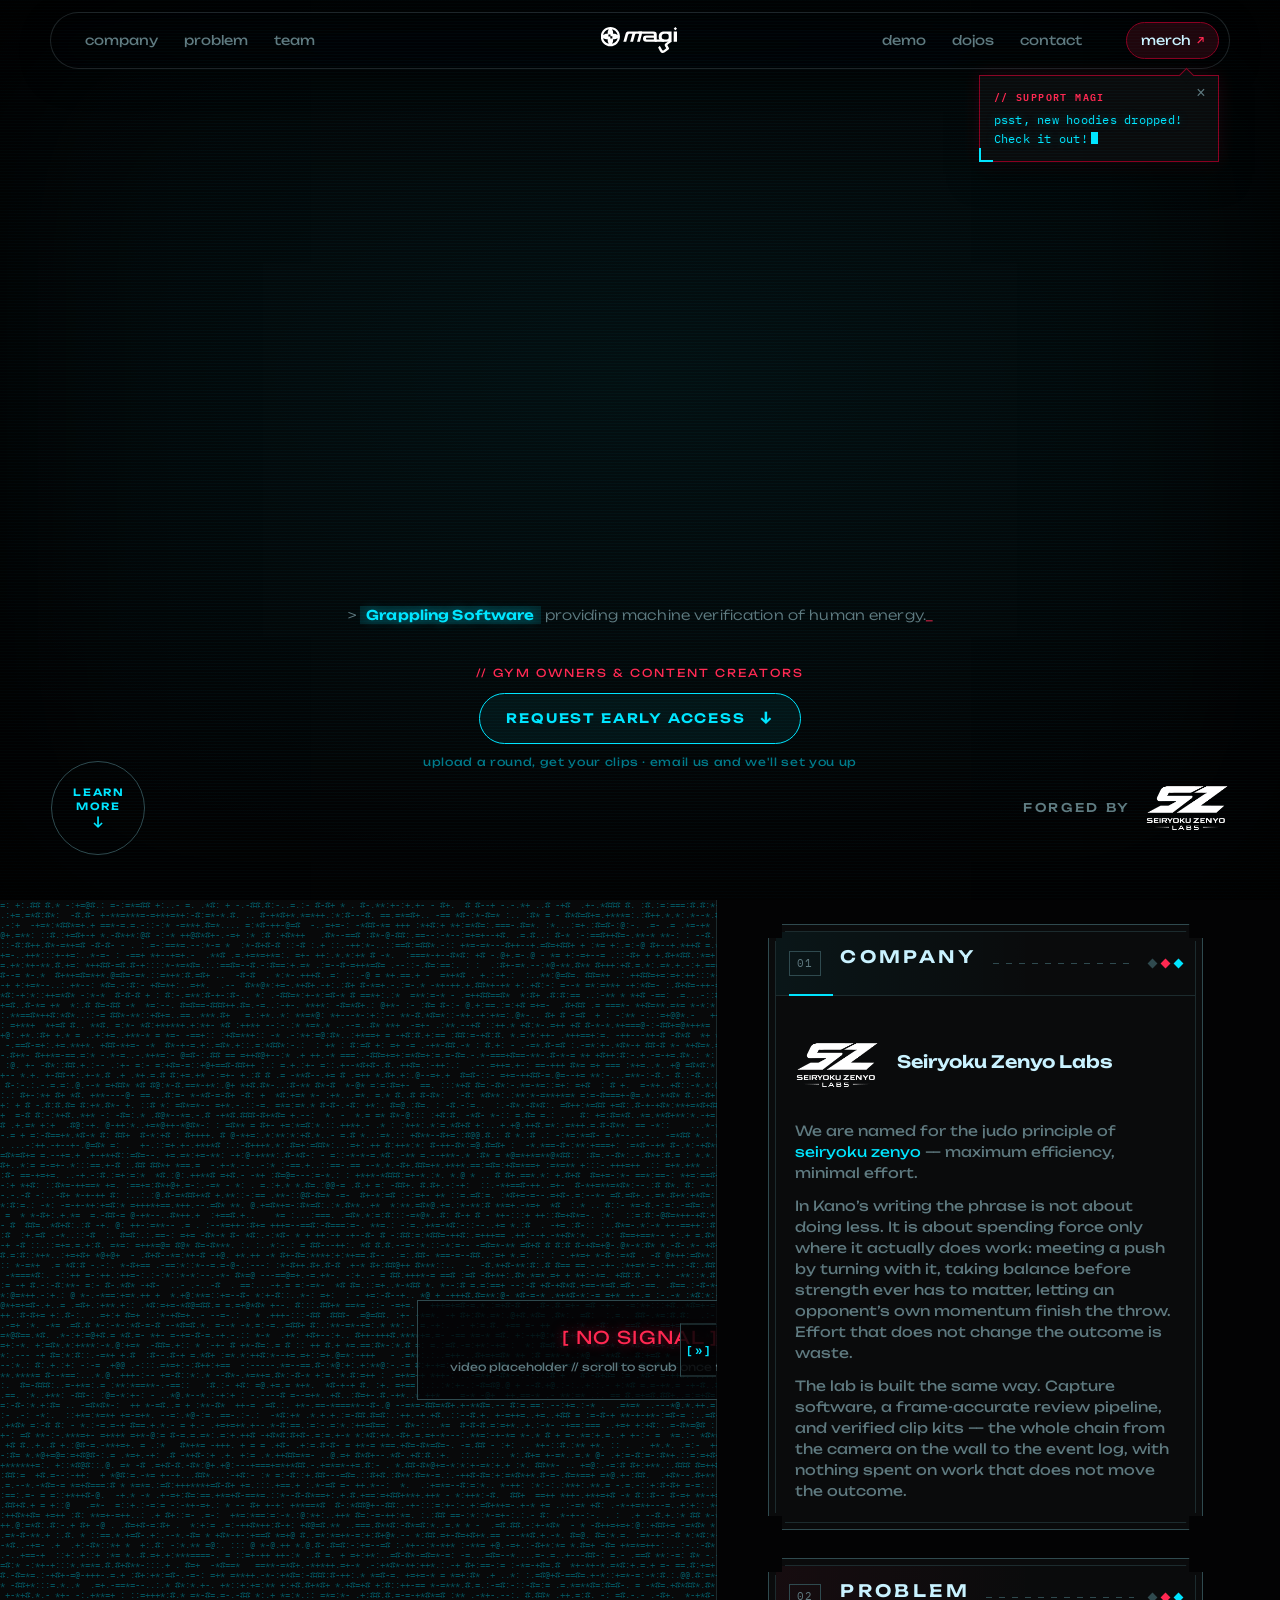
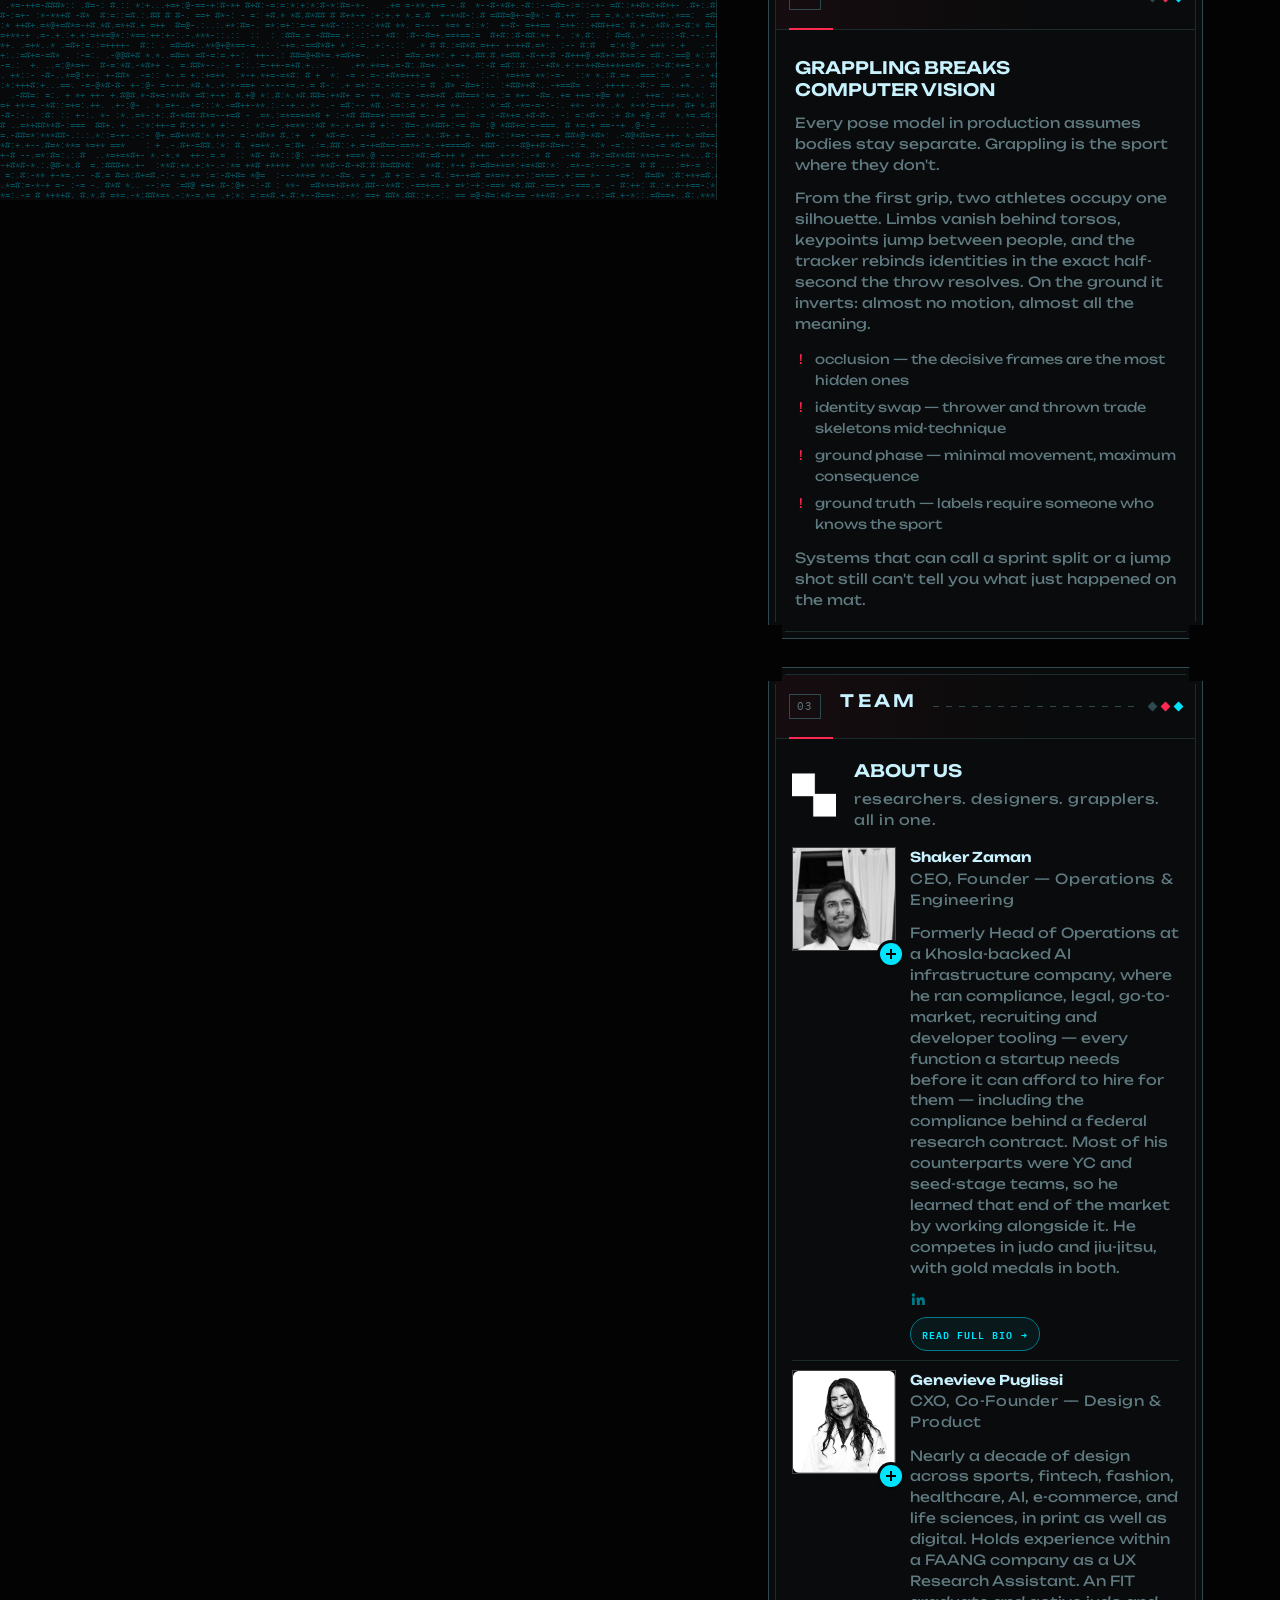
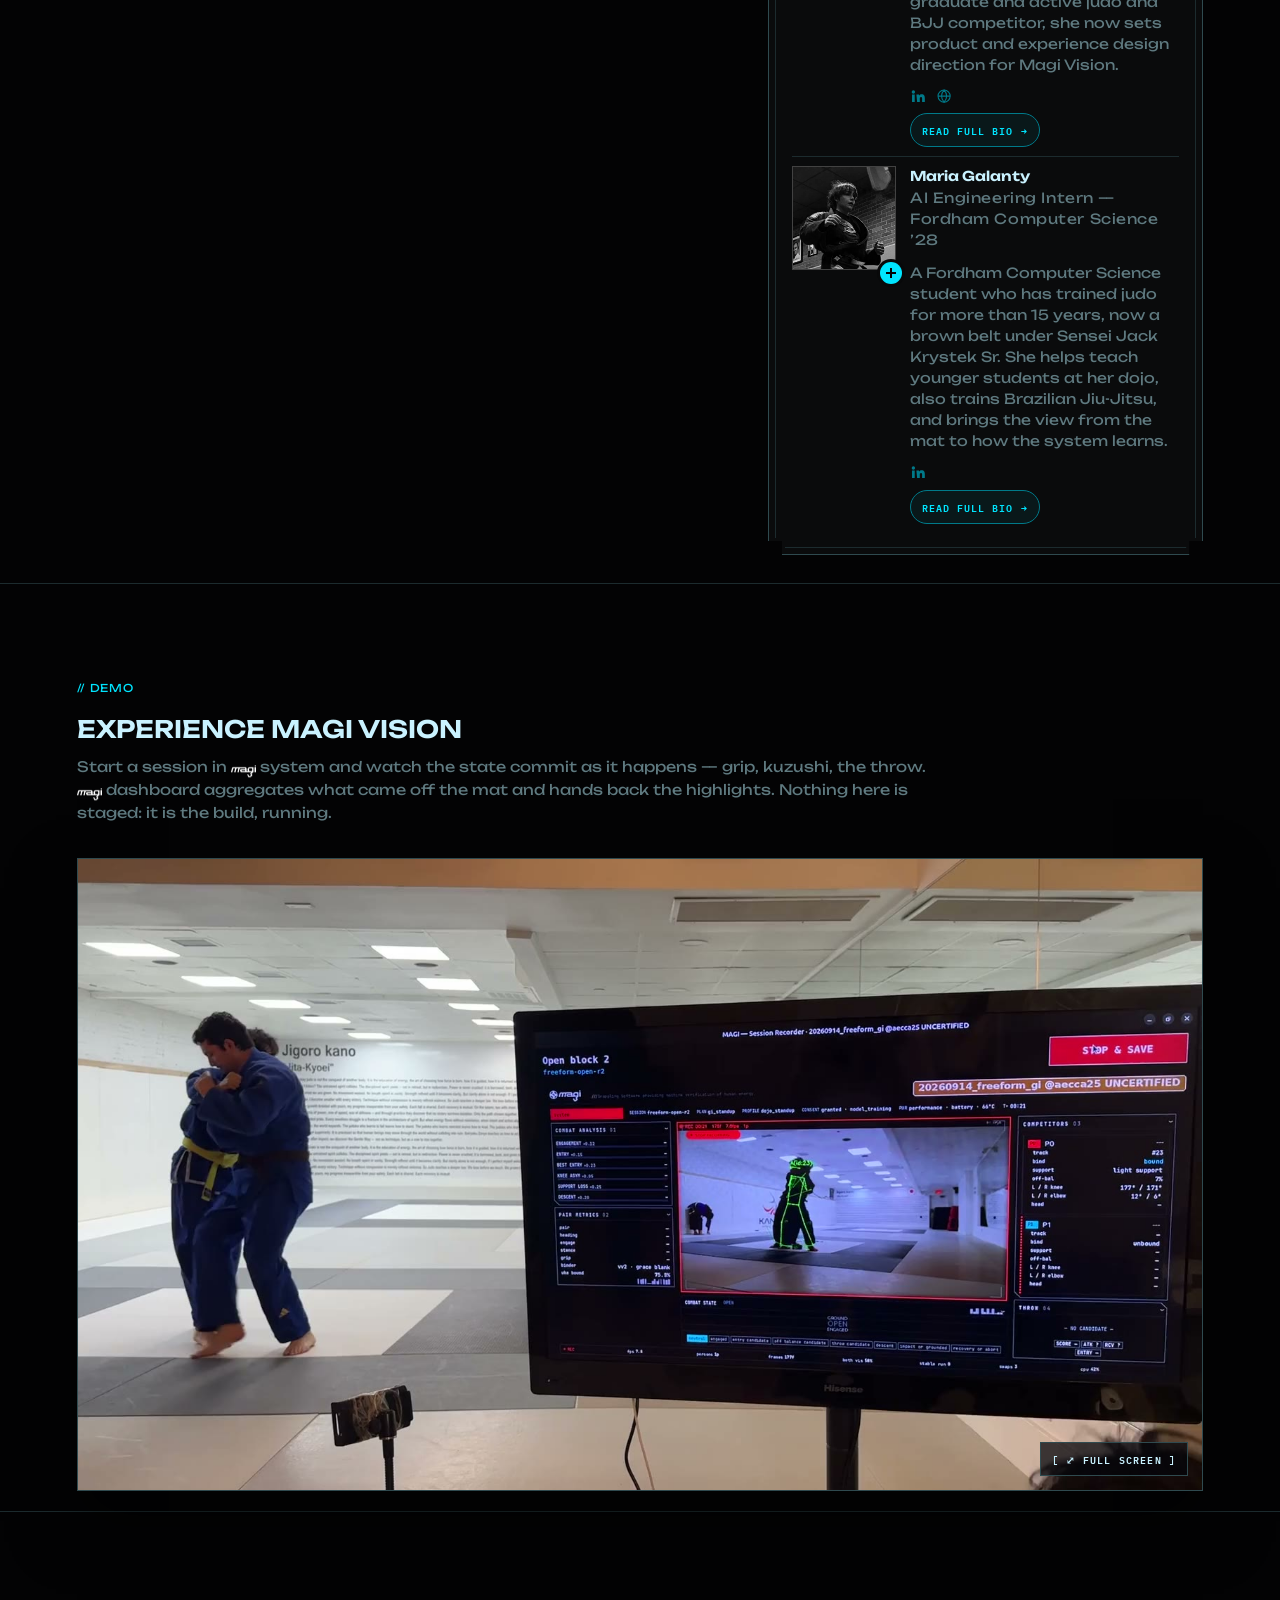
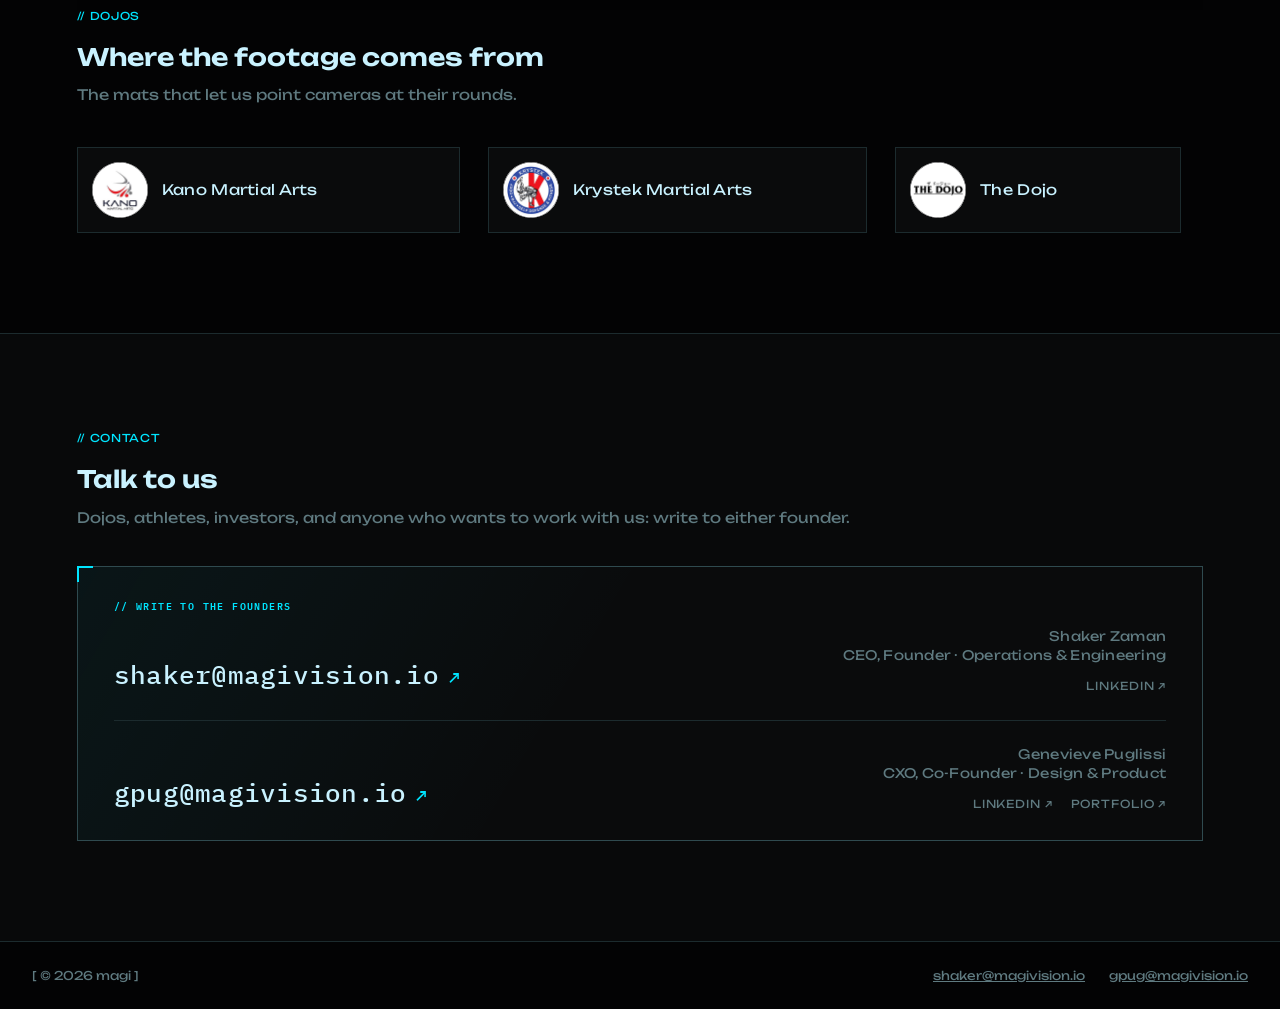
==== index.html @ 0c030c27 "Merch callout links to the hoodie card (/shop#zip-up) Shop cards get a scroll-margin so the deep lin" ====
<!DOCTYPE html>
<html lang="en">
<head>
<meta charset="UTF-8">
<meta name="viewport" content="width=device-width, initial-scale=1.0">
<title>magi</title>
<!-- The magi pentacle. The SVG is the icon wherever SVG favicons work; the PNG,
     rendered from it, covers older Safari. -->
<link rel="icon" href="assets/img/favicon/favicon-32.png" sizes="32x32" type="image/png">
<link rel="icon" href="assets/img/favicon/magi-favicon.svg" type="image/svg+xml">
<link rel="apple-touch-icon" href="assets/img/favicon/apple-touch-icon.png">
<meta name="description" content="[EDIT: one-line company description for search/social previews]">
<link rel="preconnect" href="https://fonts.googleapis.com">
<link rel="preconnect" href="https://fonts.gstatic.com" crossorigin>
<link href="https://fonts.googleapis.com/css2?family=IBM+Plex+Mono:wght@400;500;600;700&display=swap" rel="stylesheet">
<link rel="stylesheet" href="css/style.css?v=20261104a">
<link rel="stylesheet" href="css/header-pill.css?v=20260927c">
</head>
<body>

<div class="crt-overlay" aria-hidden="true"></div>
<svg class="filter-defs" aria-hidden="true" focusable="false" width="0" height="0">
  <filter id="fisheye" x="0" y="0" width="100%" height="100%" color-interpolation-filters="sRGB">
    <feImage href="assets/img/fisheye-map.png" preserveAspectRatio="none"
             x="0" y="0" width="100%" height="100%" result="map"/>
    <feDisplacementMap in="SourceGraphic" in2="map" scale="25"
                       xChannelSelector="R" yChannelSelector="G"/>
  </filter>
</svg>

<header class="site-header" id="site-header">
  <a class="logo" href="#top" aria-label="magi — top">
    <img class="logo-lockup" src="assets/img/magi-lockup-v3.svg" alt="magi">
  </a>
  <button class="nav-toggle" id="nav-toggle" type="button"
          aria-expanded="false" aria-controls="site-nav" aria-label="Open menu">
    <span aria-hidden="true"></span><span aria-hidden="true"></span><span aria-hidden="true"></span>
  </button>
  <nav class="site-nav" id="site-nav">
    <a href="#company">company</a>
    <a href="#problem">problem</a>
    <a href="#team">team</a>
    <a href="#demo">demo</a>
    <a href="#dojos">dojos</a>
    <a href="#contact">contact</a>
  </nav>
  <!-- Merch sits apart from the section links: it is another page, not a
       place on this one, and it carries the support callout. -->
  <div class="nav-merch">
    <a class="merch-link" href="shop">merch <span aria-hidden="true">&nearr;</span></a>
    <div class="merch-cta" id="merch-cta" role="note">
      <a class="merch-cta-link" href="shop#zip-up">
        <span class="merch-cta-kicker">// support magi</span>
        <span class="merch-cta-text">psst, new hoodies dropped!<br>Check it out!<i class="merch-cta-cursor" aria-hidden="true"></i></span>
      </a>
      <button class="merch-cta-close" id="merch-cta-close" type="button" aria-label="Dismiss">&times;</button>
    </div>
  </div>
</header>

<main>

  <section class="hero" id="top" data-header-tone="glass">

    <!-- Background. The CRT loader video is gone: it sat dead centre, which is
         where the wordmark belongs, and a looping video competing with the
         lockup is what pushed the lockup into a corner in the first place.
         Diamonds drift up in its place — the same mark the HUD uses for a
         committed state, so the field is built from the product's own
         vocabulary. Populated by main.js. -->
    <div class="hero-field" aria-hidden="true">
      <div class="hero-diamonds" id="hero-diamonds"></div>
      <div class="hero-scanlines"></div>
      <div class="hero-glare"></div>
    </div>

    <!-- The wordmark, centred. The liquid-metal lockup carries both the mark
         and the letterforms, so there is no typed `magi` any more. -->
    <div class="hero-stack">
    <h1 class="hero-title">
      <span class="visually-hidden">magi</span>
      <!-- The lockup is a VIDEO so the liquid metal actually moves. The source
           is H.264, which has no alpha, and its background is light grey — the
           inverse of this site. It is keyed out in CSS rather than in the file:
           invert flips the grey to near-black and the dark logo to bright,
           contrast crushes what is left of the background to true black, and
           `mix-blend-mode: screen` makes true black contribute nothing. See
           .hero-mark in style.css. -->
      <video class="hero-mark" id="hero-mark" autoplay muted loop playsinline
             preload="auto" aria-hidden="true" width="2880" height="1080">
        <source src="assets/video/magi-liquid-metal.mp4" type="video/mp4">
      </video>
      <!-- Touch only: the frames are keyed and drawn here instead, because the
           CSS knockout depends on mix-blend-mode. See keyedCanvas() in main.js. -->
      <canvas class="hero-mark-canvas" id="hero-mark-canvas" aria-hidden="true"></canvas>
      <!-- Touch fallback: a pre-keyed still of the mark, shown only if the clip
           never yields a usable frame. See heroMark() in main.js. -->
      <img class="hero-mark-still" src="assets/img/magi-mark-still.png" alt="" aria-hidden="true" width="1440" height="540">
    </h1>

      <!-- Directly under the lockup and centred on it, so the claim reads as
           the lockup's own caption rather than as unrelated corner copy.
           main.js types it out once the page has loaded. -->
      <p class="hero-sub" id="hero-sub">&gt; <span class="hl">Grappling Software</span> providing machine verification of human energy.<span class="cursor">_</span></p>
      <!-- Call to action v1 (2026-11-06): early access by email; scripts/cta_v2_switch.sh swaps in the app link -->
      <div class="try-cta" id="try-cta">
        <span class="try-cta-kicker">// gym owners &amp; content creators</span>
        <a class="try-cta-btn" href="#contact">
          <span class="try-cta-text">REQUEST EARLY ACCESS</span>
          <span class="try-cta-arrow" aria-hidden="true">&darr;</span>
        </a>
        <span class="try-cta-note">upload a round, get your clips &middot; email us and we'll set you up</span>
      </div>
    </div>

    <!-- One baseline across the foot of the hero: the entry point on the left,
         the attribution on the right, sharing a horizontal line. -->
    <div class="hero-baseline">
      <a class="cta-dot" href="#company" aria-label="Learn more — scroll to the story">
        <span class="cta-dot-label">LEARN<br>MORE</span>
        <span class="cta-dot-arrow" aria-hidden="true">&darr;</span>
      </a>

      <div class="forged-by hero-forged">
        <span class="forged-by-text">Forged by</span>
        <img class="sz-logo" src="assets/img/sz-labs-logo.png" alt="SZ Labs">
      </div>
    </div>

  </section>

  <section class="deck-section" id="deck" data-header-tone="blue">

    <div class="video-bg-wrap" id="video-bg-wrap">
      <video class="bg-video" id="bg-video" muted playsinline preload="auto">
        <source src="assets/video/throw_asset_no_bg.mp4" type="video/mp4">
      </video>
      <!-- Every device: the video element is painted into this canvas instead
           of being composited itself, because `screen` let the ascii field show
           through the clip's dark areas. See deckBackdrop() in main.js. -->
      <canvas class="bg-canvas" id="bg-canvas" aria-hidden="true"></canvas>
      <!-- Touch fallback: a keyed still of the throw, shown only if the clip
           never decodes (Low Power Mode, Data Saver). See deckBackdrop(). -->
      <img class="bg-still" src="assets/img/throw-still.png" alt="" aria-hidden="true" loading="lazy">
      <button class="deck-toggle" id="deck-toggle" type="button" aria-expanded="true" aria-controls="cards-col">[ &raquo; ]</button>
      <div class="video-cursor" id="video-cursor" aria-hidden="true">UCHI-MATA!</div>
      <div class="video-placeholder" id="video-placeholder">
        <pre class="ascii-static" id="ascii-static" aria-hidden="true"></pre>
        <div class="signal-box">
          <span class="placeholder-label">[ NO SIGNAL ]</span>
          <span class="placeholder-sub">video placeholder // scroll to scrub once footage is added</span>
        </div>
      </div>
    </div>

    <div class="cards-col" id="cards-col">

      <div class="card-slot">
        <article class="deck-card" id="company">
          <header class="card-head accent-blue">
            <span class="card-idx">01</span>
            <h2 class="card-name">COMPANY</h2>
            <span class="card-rail" aria-hidden="true"></span>
            <span class="card-marks" aria-hidden="true"><i></i><i></i><i></i></span>
          </header>
          <div class="term-body">
            <div class="company-mark">
              <img class="pentacle sz-mark" src="assets/img/sz-labs-logo.png" alt="SZ Labs">
              <div class="company-mark-text">
                <h2>Seiryoku Zenyo Labs</h2>
              </div>
            </div>
            <p>We are named for the judo principle of <em>seiryoku zenyo</em> &mdash; maximum efficiency, minimal effort.</p>
            <p>In Kano&rsquo;s writing the phrase is not about doing less. It is about spending force only where it actually does work: meeting a push by turning with it, taking balance before strength ever has to matter, letting an opponent&rsquo;s own momentum finish the throw. Effort that does not change the outcome is waste.</p>
            <p>The lab is built the same way. Capture software, a frame-accurate review pipeline, and verified clip kits &mdash; the whole chain from the camera on the wall to the event log, with nothing spent on work that does not move the outcome.</p>
          </div>
        </article>
      </div>

      <div class="card-slot">
        <article class="deck-card" id="problem">
          <header class="card-head accent-red">
            <span class="card-idx">02</span>
            <h2 class="card-name">PROBLEM</h2>
            <span class="card-rail" aria-hidden="true"></span>
            <span class="card-marks" aria-hidden="true"><i></i><i></i><i></i></span>
          </header>
          <div class="term-body">
            <h2>GRAPPLING BREAKS<br>COMPUTER VISION</h2>
            <p>Every pose model in production assumes bodies stay separate. Grappling is the sport where they don't.</p>
            <p>From the first grip, two athletes occupy one silhouette. Limbs vanish behind torsos, keypoints jump between people, and the tracker rebinds identities in the exact half-second the throw resolves. On the ground it inverts: almost no motion, almost all the meaning.</p>
            <ul class="fail-list">
              <li>occlusion &mdash; the decisive frames are the most hidden ones</li>
              <li>identity swap &mdash; thrower and thrown trade skeletons mid-technique</li>
              <li>ground phase &mdash; minimal movement, maximum consequence</li>
              <li>ground truth &mdash; labels require someone who knows the sport</li>
            </ul>
            <p>Systems that can call a sprint split or a jump shot still can't tell you what just happened on the mat.</p>
          </div>
        </article>
      </div>

      <div class="card-slot">
        <article class="deck-card" id="team">
          <header class="card-head accent-red">
            <span class="card-idx">03</span>
            <h2 class="card-name">TEAM</h2>
            <span class="card-rail" aria-hidden="true"></span>
            <span class="card-marks" aria-hidden="true"><i></i><i></i><i></i></span>
          </header>
          <div class="term-body">
            <div class="company-mark">
              <img class="pentacle" src="assets/img/ajam-white.png" alt="AJAM mark">
              <div class="company-mark-text">
                <h2>ABOUT US</h2>
                <p class="mark-sub">researchers. designers. grapplers. all in one.</p>
              </div>
            </div>
            <ul class="team-list">
              <li class="member">
                <span class="member-shot-wrap"><img class="member-shot" src="assets/img/shaker.jpg" alt="Shaker Zaman"></span>
                <div class="member-text">
                  <h3>Shaker Zaman</h3>
                  <p class="member-role">CEO, Founder &mdash; Operations &amp; Engineering</p>
                  <p class="member-bio">Formerly Head of Operations at a Khosla-backed AI infrastructure company, where he ran compliance, legal, go-to-market, recruiting and developer tooling &mdash; every function a startup needs before it can afford to hire for them &mdash; including the compliance behind a federal research contract. Most of his counterparts were YC and seed-stage teams, so he learned that end of the market by working alongside it. He competes in judo and jiu-jitsu, with gold medals in both.</p>
                  <p class="member-links">
                    <a href="https://www.linkedin.com/in/shaker-zaman-a8656416b/" target="_blank" rel="noopener" aria-label="Shaker Zaman LinkedIn" title="LinkedIn"><svg viewBox="0 0 24 24" aria-hidden="true"><path d="M4.98 3.5a2.5 2.5 0 1 1 0 5 2.5 2.5 0 0 1 0-5zM3 9.75h4v11H3zM9.5 9.75h3.83v1.5h.05c.53-1 1.84-2.06 3.79-2.06 4.05 0 4.8 2.67 4.8 6.13v5.43h-4v-4.82c0-1.15-.02-2.63-1.6-2.63-1.6 0-1.85 1.25-1.85 2.55v4.9h-4z"/></svg></a>
                  </p>
                  <button class="member-open" type="button" aria-haspopup="dialog">Read full bio <span class="member-open-arrow" aria-hidden="true">&rarr;</span></button>
                  <template class="member-more">
                    <p>Shaker Zaman was Head of Operations at a Khosla-backed AI infrastructure company, where he held compliance, legal, go-to-market, recruiting and developer tooling at the same time &mdash; every function a startup needs before it can afford to hire someone to run them. That included the administrative and compliance work behind a federal research contract, and a daily counterpart list made up mostly of YC and seed-stage teams, which is how he came to know that end of the market: by working alongside it rather than studying it.</p>
                    <p>At Magi Vision he is founder and engineer at once. He builds the capture and analysis system the team runs on capture days and trains and competes in the sport it is built for, with gold medals in judo and jiu-jitsu.</p>
                    <ul class="bio-gallery">
                      <li><img src="assets/img/team/shaker-stleger-torres.jpg" alt="Shaker Zaman with Garry St. Leger and JT Torres" loading="lazy"><p class="bio-gallery-caption">With Garry St. Leger and ADCC World Champion JT Torres</p></li>
                      <li><img src="assets/img/team/shaker-imanari.jpg" alt="Shaker Zaman seated on the mat with Masakazu Imanari and a training partner under the Imanari Jiu-Jitsu logo" loading="lazy"><p class="bio-gallery-caption">With Masakazu Imanari</p></li>
                      <li><img src="assets/img/team/shaker-zahabi.jpg" alt="Shaker Zaman with Firas Zahabi at Tristar Gym" loading="lazy"><p class="bio-gallery-caption">With Firas Zahabi at Tristar Gym</p></li>
                    </ul>
                  </template>
                </div>
              </li>
              <li class="member">
                <span class="member-shot-wrap"><img class="member-shot" src="assets/img/genevieve.png" alt="Genevieve Puglissi"></span>
                <div class="member-text">
                  <h3>Genevieve Puglissi</h3>
                  <p class="member-role">CXO, Co-Founder &mdash; Design &amp; Product</p>
                  <p class="member-bio">Nearly a decade of design across sports, fintech, fashion, healthcare, AI, e-commerce, and life sciences, in print as well as digital. Holds experience within a FAANG company as a UX Research Assistant. An FIT graduate and active judo and BJJ competitor, she now sets product and experience design direction for Magi Vision.</p>
                  <p class="member-links">
                    <a href="https://www.linkedin.com/in/gen-pug/" target="_blank" rel="noopener" aria-label="Genevieve Puglissi LinkedIn" title="LinkedIn"><svg viewBox="0 0 24 24" aria-hidden="true"><path d="M4.98 3.5a2.5 2.5 0 1 1 0 5 2.5 2.5 0 0 1 0-5zM3 9.75h4v11H3zM9.5 9.75h3.83v1.5h.05c.53-1 1.84-2.06 3.79-2.06 4.05 0 4.8 2.67 4.8 6.13v5.43h-4v-4.82c0-1.15-.02-2.63-1.6-2.63-1.6 0-1.85 1.25-1.85 2.55v4.9h-4z"/></svg></a>
                    <a href="https://www.gen-pug.com/" target="_blank" rel="noopener" aria-label="Genevieve Puglissi Portfolio" title="Portfolio"><svg viewBox="0 0 24 24" aria-hidden="true" fill="none" stroke="currentColor" stroke-width="1.6"><circle cx="12" cy="12" r="9"/><path d="M3 12h18M12 3c2.5 2.6 3.8 5.6 3.8 9s-1.3 6.4-3.8 9c-2.5-2.6-3.8-5.6-3.8-9S9.5 5.6 12 3z"/></svg></a>
                  </p>
                  <button class="member-open" type="button" aria-haspopup="dialog">Read full bio <span class="member-open-arrow" aria-hidden="true">&rarr;</span></button>
                  <template class="member-more">
                    <p>Genevieve Puglissi has nearly a decade of design experience under her belt, spanning sports, fintech, fashion, healthcare, artificial intelligence, e-commerce, and life sciences. She has worked across print as well as digital mediums, within agencies used to high-pressure environments. She graduated from the Fashion Institute of Technology in 2024 with a BFA in Advertising &amp; Digital Design, a double minor in Creative Technology and Art History, and an AAS in Communication Design. She holds experience within a FAANG company as a UX Research Assistant.</p>
                    <p>She is an active competitor in judo and Brazilian Jiu-Jitsu, as well as an avid weightlifter. With a skill set accumulated across industries and roles, she is now creating something for a community she is part of &mdash; something that is not only beautiful, but also usable.</p>
                    <p>At Magi Vision, she sets product and experience design direction across the full team, designing across both hardware and software: the physical unit, how it mounts and sits in a gym, and the software coaches and athletes use. She owns the product surface &mdash; the capture software an operator runs and how the system reads from the mat side &mdash; and builds and presents the deck that goes in front of investors. She designs the operator HUD hands-on, iterating against the live build rather than static mocks, and runs the capture software herself on capture days.</p>
                    <p>She is also the bridge between engineering and design on the magi system. She works to understand emerging technologies well enough to put them to use, connecting Claude with the Tkinter interface so that what the operator sees is read truthfully from Shaker&rsquo;s engineering rather than approximated in a mock.</p>
                    <a class="bio-cta" href="https://www.gen-pug.com/magi-vision-case-study" target="_blank" rel="noopener">
                      <span class="bio-cta-text"><span class="bio-cta-kicker">Case study</span>See how magi went from 0 to 1, built alongside Shaker and Maria</span>
                      <span class="bio-cta-arrow" aria-hidden="true">&nearr;</span>
                    </a>
                    <ul class="bio-gallery">
                      <li><img src="assets/img/team/genevieve-clarisse.jpg" alt="Genevieve Puglissi and Clarisse holding medals in front of the Kano Martial Arts wall" loading="lazy"><p class="bio-gallery-caption">With Clarisse at Kano Martial Arts</p></li>
                      <li><img src="assets/img/team/genevieve-1.jpg" alt="Genevieve Puglissi in a blue gi, squaring off with an opponent at a judo tournament" loading="lazy"><p class="bio-gallery-caption">Squaring off at a judo tournament</p></li>
                    </ul>
                  </template>
                </div>
              </li>
              <li class="member">
                <span class="member-shot-wrap"><img class="member-shot" src="assets/img/maria.jpg" alt="Maria Galanty"></span>
                <div class="member-text">
                  <h3>Maria Galanty</h3>
                  <p class="member-role">AI Engineering Intern &mdash; Fordham Computer Science &rsquo;28</p>
                  <p class="member-bio">A Fordham Computer Science student who has trained judo for more than 15 years, now a brown belt under Sensei Jack Krystek Sr. She helps teach younger students at her dojo, also trains Brazilian Jiu-Jitsu, and brings the view from the mat to how the system learns.</p>
                  <p class="member-links">
                    <a href="https://www.linkedin.com/in/maria-galanty-187b3a275/" target="_blank" rel="noopener" aria-label="Maria Galanty LinkedIn" title="LinkedIn"><svg viewBox="0 0 24 24" aria-hidden="true"><path d="M4.98 3.5a2.5 2.5 0 1 1 0 5 2.5 2.5 0 0 1 0-5zM3 9.75h4v11H3zM9.5 9.75h3.83v1.5h.05c.53-1 1.84-2.06 3.79-2.06 4.05 0 4.8 2.67 4.8 6.13v5.43h-4v-4.82c0-1.15-.02-2.63-1.6-2.63-1.6 0-1.85 1.25-1.85 2.55v4.9h-4z"/></svg></a>
                  </p>
                  <button class="member-open" type="button" aria-haspopup="dialog">Read full bio <span class="member-open-arrow" aria-hidden="true">&rarr;</span></button>
                  <template class="member-more">
                    <p>Maria Galanty is a Computer Science student at Fordham University, but a huge part of who she is has always been shaped by judo. She started training when she was about four years old, and more than 15 years later, it is still one of the most important parts of her life. She is currently a brown belt under Sensei Jack Krystek Sr., helps teach younger students at her dojo, and continues to train and learn as much as she can. Judo has given her so much over the years, and one of the things she cares about most now is being able to give back to the same community that helped shape her. Teaching younger students and helping them grow in the sport has become just as meaningful to her as her own progress. She also trains in Brazilian Jiu-Jitsu, which has given her an even broader appreciation for grappling, movement, and the small technical details that can completely change what happens in a match.</p>
                    <p>That background is a big part of what brought her to Magi Vision. She has always loved understanding why things work, whether that means breaking down a judo technique, recognizing patterns in a match, or figuring out how technology can better understand human movement. At Magi Vision, she gets to bring those two sides of herself together.</p>
                    <p>What excites her most about the team&rsquo;s work is that she understands the sport not just from data or video, but from years of actually being on the mat. She knows what it feels like to train, teach, get thrown, make mistakes, and improve. Being able to take that experience and help teach an AI system how to understand what is happening feels incredibly meaningful to her.</p>
                    <p>She sees her role as a bridge between the athlete and the technology. She wants to help build tools that respect the complexity of sports and the people and communities behind them. For her, technology is most exciting when it helps people see things they could not see before, understand their performance more deeply, and continue getting better at something they care about.</p>
                    <ul class="bio-gallery">
                      <li><img src="assets/img/team/maria-basile.jpg" alt="Maria Galanty in a blue gi beside Fabio Basile in a white gi at Kano Martial Arts" loading="lazy"><p class="bio-gallery-caption">With Rio 2016 Olympic gold medallist Fabio Basile</p></li>
                      <li><video src="assets/video/maria-krystek.mp4" poster="assets/img/team/maria-krystek-poster.jpg" muted loop playsinline autoplay preload="none" aria-label="Maria Galanty throwing a partner during randori at Krystek Martial Arts"></video><p class="bio-gallery-caption">Randori at Krystek Martial Arts</p></li>
                    </ul>
                  </template>
                </div>
              </li>
            </ul>
          </div>
        </article>
      </div>

    </div>

  </section>

  <section class="demo" id="demo" data-header-tone="ink">
    <div class="demo-head">
      <span class="card-tag tag-blue">// DEMO</span>
      <h2>EXPERIENCE MAGI VISION</h2>
      <p>Start a session in <img class="wm" src="assets/img/magi-wordmark-white.png" alt="magi"> system and watch the state commit as it
        happens &mdash; grip, kuzushi, the throw. <img class="wm" src="assets/img/magi-wordmark-white.png" alt="magi"> dashboard aggregates what came
        off the mat and hands back the highlights. Nothing here is staged: it is the build,
        running.</p>
    </div>

    <div class="demo-frame" id="demo-frame">
      <video class="demo-video" autoplay muted loop playsinline preload="metadata"
             poster="assets/img/magi-demo-poster.jpg" width="1600" height="900"
             aria-label="magi running on a monitor beside the mat, analysing a live judo round">
        <source src="assets/video/magi-demo.mp4" type="video/mp4">
      </video>
      <!-- Opens the demo in #demo-lightbox. The whole frame is the target; the
           chip is the visible cue. -->
      <button class="demo-expand" id="demo-expand" type="button" aria-haspopup="dialog" aria-label="Watch the demo full screen">
        <span class="demo-expand-chip" aria-hidden="true">[ &#10530; full screen ]</span>
      </button>
    </div>

  </section>

  <section class="dojos" id="dojos" data-header-tone="panel">
    <div class="dojos-head">
      <span class="card-tag tag-blue">// DOJOS</span>
      <h2>Where the footage comes from</h2>
      <p>The mats that let us point cameras at their rounds.</p>
    </div>
    <ul class="dojo-row">
      <li class="dojo">
        <a href="https://kanomartialartsnyc.com/" target="_blank" rel="noopener noreferrer">
          <span class="dojo-badge"><img src="assets/img/kano.png" alt="Kano Martial Arts"></span>
          <span class="dojo-name">Kano Martial Arts</span>
          <span class="dojo-loc">Manhattan, NY</span>
        </a>
      </li>
      <li class="dojo">
        <a href="https://krystekjudo.com/" target="_blank" rel="noopener noreferrer">
          <span class="dojo-badge"><img src="assets/img/krystek.png" alt="Krystek Martial Arts"></span>
          <span class="dojo-name">Krystek Martial Arts</span>
          <span class="dojo-loc">Queens, NY</span>
        </a>
      </li>
      <li class="dojo">
        <a href="https://www.thedojonyc.com/" target="_blank" rel="noopener noreferrer">
          <span class="dojo-badge"><img src="assets/img/thedojo.png" alt="The Dojo"></span>
          <span class="dojo-name">The Dojo</span>
          <span class="dojo-loc">Brooklyn, NY</span>
        </a>
      </li>
    </ul>
  </section>

  <section class="contact" id="contact" data-header-tone="panel">
    <div class="contact-head">
      <span class="card-tag tag-blue">// CONTACT</span>
      <h2>Talk to us</h2>
      <p>Dojos, athletes, investors, and anyone who wants to work with us: write to either founder.</p>
    </div>
    <div class="contact-card">
      <span class="contact-kicker">// WRITE TO THE FOUNDERS</span>
      <div class="contact-row">
        <div class="contact-main">
          <a class="contact-mail" href="mailto:shaker@magivision.io">shaker@magivision.io<span class="contact-mail-arrow" aria-hidden="true">&nearr;</span></a>
        </div>
        <div class="contact-side">
          <p class="contact-meta">Shaker Zaman<br>CEO, Founder &middot; Operations &amp; Engineering</p>
          <p class="contact-links"><a href="https://www.linkedin.com/in/shaker-zaman-a8656416b/" target="_blank" rel="noopener">LinkedIn &nearr;</a></p>
        </div>
      </div>
      <hr class="contact-rule">
      <div class="contact-row">
        <div class="contact-main">
          <a class="contact-mail" href="mailto:gpug@magivision.io">gpug@magivision.io<span class="contact-mail-arrow" aria-hidden="true">&nearr;</span></a>
        </div>
        <div class="contact-side">
          <p class="contact-meta">Genevieve Puglissi<br>CXO, Co-Founder &middot; Design &amp; Product</p>
          <p class="contact-links"><a href="https://www.linkedin.com/in/gen-pug/" target="_blank" rel="noopener">LinkedIn &nearr;</a> <a href="https://www.gen-pug.com/" target="_blank" rel="noopener">Portfolio &nearr;</a></p>
        </div>
      </div>
    </div>
  </section>

</main>

<footer class="site-footer" data-header-tone="ink">
  <span>[ © <span id="year"></span> magi ]</span>
  <span class="footer-links"><a href="mailto:shaker@magivision.io">shaker@magivision.io</a><a href="mailto:gpug@magivision.io">gpug@magivision.io</a></span>
</footer>

<!-- Team bios. One dialog, filled from whichever member was opened: the photo,
     name, role, card bio and links are cloned from the card itself, and the
     longer bio and gallery come from that member's <template class="member-more">.
     Edit the templates in the team card, not this. -->
<dialog class="bio-dialog" id="bio-dialog" aria-labelledby="bio-name">
  <div class="bio-card">
    <div class="bio-bar">
      <span class="bio-count" id="bio-count">01 / 03</span>
      <div class="bio-nav">
        <button class="bio-step" id="bio-prev" type="button" aria-label="Previous team member">&larr;</button>
        <button class="bio-step" id="bio-next" type="button" aria-label="Next team member">&rarr;</button>
        <button class="bio-close" id="bio-close" type="button" aria-label="Close">&times;</button>
      </div>
    </div>
    <div class="bio-scroll" id="bio-body"></div>
  </div>
</dialog>

<!-- The demo, large. Its <video> gets its src only when opened, so the page
     never downloads the clip twice, and it has controls so it can be paused,
     scrubbed, or taken fully full screen from there. -->
<dialog class="demo-lightbox" id="demo-lightbox" aria-label="magi demo">
  <div class="demo-lightbox-card">
    <button class="bio-close demo-lightbox-close" id="demo-lightbox-close" type="button" aria-label="Close">&times;</button>
    <video class="demo-lightbox-video" id="demo-lightbox-video" muted loop playsinline controls preload="none"
           poster="assets/img/magi-demo-poster.jpg"
           aria-label="magi running on a monitor beside the mat, analysing a live judo round"></video>
  </div>
</dialog>

<script src="js/main.js?v=20260924b"></script>
<script src="js/header-pill.js?v=20260927b"></script>
</body>
</html>
---- css/style.css ----
/* Unbounded — the brand face. One VARIABLE file covering 200-900 rather than
   eight static cuts: fewer requests, and weight becomes a continuous axis the
   design can interpolate instead of four fixed steps.

   `font-display: swap` matters more than usual here — this is a 777KB TTF (no
   fontTools on hand to build a woff2, which would cut it by roughly two
   thirds), so the page must render in the fallback rather than block on it. */
@font-face {
  font-family: 'Unbounded';
  src: url('../assets/fonts/Unbounded-Variable.ttf') format('truetype-variations');
  font-weight: 200 900;
  font-style: normal;
  font-display: swap;
}

:root {
  --bg: #030304;
  --bg-alt: #08090a;
  --panel: #0a0b0c;
  --border: #1c2b2e;
  --border-strong: #2f4a4f;

  --blue: #00e5ff;
  --blue-dim: #007a8a;
  --red: #ff2851;
  --red-dim: #8a0021;

  --text: #c9f2ff;
  --text-dim: #5f7a80;

  --font-mono: 'IBM Plex Mono', ui-monospace, 'Courier New', monospace;
  --font-brand: 'Unbounded', 'Space Grotesk', system-ui, sans-serif;
}

* { box-sizing: border-box; }

html { scroll-behavior: smooth; }

body {
  margin: 0;
  background: var(--bg);
  color: var(--text);
  font-family: var(--font-brand);
  font-size: 16px;
  line-height: 1.6;
  overflow-x: hidden;
}

a { color: inherit; }

/* ---------- CRT overlay ---------- */
.crt-overlay {
  position: fixed;
  inset: 0;
  pointer-events: none;
  z-index: 500;
  background: repeating-linear-gradient(
    to bottom,
    rgba(0, 229, 255, 0.03) 0px,
    rgba(0, 229, 255, 0.03) 1px,
    transparent 1px,
    transparent 3px
  );
  mix-blend-mode: screen;
}
.crt-overlay::after {
  content: '';
  position: absolute;
  inset: 0;
  box-shadow: inset 0 0 140px rgba(0, 0, 0, 0.85);
}

/* ---------- header ---------- */
.site-header {
  position: fixed;
  top: 0;
  left: 0;
  right: 0;
  z-index: 200;
  display: flex;
  align-items: center;
  justify-content: space-between;
  padding: 18px 32px;
  border-bottom: 1px solid transparent;
  transition: padding 0.3s ease, background 0.3s ease, border-color 0.3s ease;
}

.site-header.scrolled {
  padding: 12px 32px;
  background: rgba(3, 3, 4, 0.9);
  border-bottom: 1px solid var(--border);
}

.logo {
  font-weight: 600;
  font-size: 15px;
  letter-spacing: 0.02em;
  text-decoration: none;
  color: var(--text-dim);
}
.logo span { color: var(--blue); }

.site-nav { display: flex; gap: 26px; }
.site-nav a {
  text-decoration: none;
  font-size: 14px;
  color: var(--text-dim);
  transition: color 0.2s ease;
}
.site-nav a:hover { color: var(--red); }

/* ---------- hero ---------- */
.hero {
  position: relative;
  /* 100vh is the LARGE viewport on mobile — the height with the URL bar hidden
     — so anything anchored to the hero's bottom starts below the fold and only
     appears after a scroll. svh is the small viewport: the height actually on
     screen at load, which is where "learn more" and the attribution belong.
     The vh line stays first as the fallback for browsers without svh. */
  min-height: 100vh;
  min-height: 100svh;
  overflow: hidden;
  text-align: left;
  background: var(--bg);
  /* Centres the wordmark WITHOUT a transform on it. That matters: the lockup
     blends with `mix-blend-mode: screen`, and an element only blends with the
     backdrop inside its nearest stacking context. Centring the h1 with
     translate(-50%,-50%) made the h1 itself a stacking context, so the video
     screened against an empty box instead of the page — and the knocked-out
     background came back as a visible rectangle. Every other child here is
     absolutely positioned, so they sit out of this grid untouched. */
  display: grid;
  place-items: center;
}

.filter-defs { position: absolute; width: 0; height: 0; overflow: hidden; }

/* THE HERO BACKGROUND. Was a CRT screen: a looping loader video, barrel-warped
   by an SVG displacement map and masked to a bowed rectangle, sitting dead
   centre. It is gone — the centre is where the wordmark goes now, and a video
   competing with it there was the reason the wordmark had to live in a corner.

   What replaces it is quieter and cheaper: diamonds drifting slowly upward.
   The diamond is already the system's own mark for a committed state in the
   HUD, so the background is made of the product's vocabulary rather than
   decoration borrowed from nowhere. */
.hero-field {
  position: absolute;
  inset: 0;
  z-index: 0;
  pointer-events: none;   /* never steals the wordmark's hover */
}

.hero-diamonds {
  position: absolute;
  inset: 0;
  overflow: hidden;
}

/* Generated in main.js: count, position, size, drift, opacity and duration are
   randomised per diamond so the field never visibly repeats. Everything below
   reads those as custom properties. */
.diamond {
  position: absolute;
  left: var(--x, 50vw);
  top: 100%;
  width: var(--s, 14px);
  height: var(--s, 14px);
  border: 1px solid var(--blue);
  opacity: 0;
  animation: diamond-drift var(--dur, 52s) linear var(--delay, 0s) infinite;
}
/* A few are filled, so the field has some weight in it and does not read as a
   single repeated outline. */
.diamond.is-solid {
  background: var(--blue);
  border-color: transparent;
}

/* Up and slightly across, turning once over the whole climb. The turn is what
   makes it read as floating rather than scrolling. */
@keyframes diamond-drift {
  0%   { transform: translate3d(0, 0, 0) rotate(45deg);  opacity: 0; }
  12%  { opacity: var(--o, 0.2); }
  88%  { opacity: var(--o, 0.2); }
  100% { transform: translate3d(var(--dx, 0), -120vh, 0) rotate(405deg); opacity: 0; }
}

/* Motion is the whole effect, so when it is unwelcome the field becomes a
   still constellation rather than disappearing. */
@media (prefers-reduced-motion: reduce) {
  .diamond {
    animation: none;
    top: var(--y, 50vh);
    opacity: var(--o, 0.2);
    transform: rotate(45deg);
  }
}

.hero-scanlines {
  position: absolute;
  inset: 0;
  pointer-events: none;
  background: repeating-linear-gradient(
    to bottom,
    rgba(0, 0, 0, 0.34) 0px,
    rgba(0, 0, 0, 0.34) 1px,
    transparent 1px,
    transparent 3px
  );
  opacity: 0.6;
}

/* Kept, but re-scoped: these used to sit inside the CRT mask and sell the
   curvature of a screen. They now grade the whole hero, which keeps the
   established texture without the screen that justified it. */
.hero-glare {
  position: absolute;
  inset: 0;
  pointer-events: none;
  box-shadow: inset 0 0 220px rgba(0, 0, 0, 0.92);
  background: radial-gradient(120% 90% at 50% 42%, rgba(0, 229, 255, 0.055), transparent 62%);
}

/* ONE BASELINE across the foot of the hero. The entry point and the
   attribution used to be two separately positioned corners that happened to be
   near the same height; they now share a row, so they are aligned by
   construction rather than by coincidence. */
.hero-baseline {
  position: absolute;
  left: clamp(20px, 4vw, 64px);
  right: clamp(20px, 4vw, 64px);
  bottom: calc(clamp(24px, 5vh, 64px) + env(safe-area-inset-bottom, 0px));
  z-index: 2;
  display: flex;
  align-items: center;
  justify-content: space-between;
  gap: 24px;
}

.hero-forged { margin: 0; }

.logo-placeholder {
  margin: 0 0 22px;
  padding: 10px 18px;
  border: 1px dashed var(--border-strong);
  color: var(--text-dim);
}
.logo-placeholder-text {
  font-size: 12px;
  letter-spacing: 0.06em;
}

/* THE WORDMARK. It was type — `magi` at clamp(3rem, 10vw, 7rem) in --blue —
   sitting bottom-left because the CRT screen owned the centre. With the screen
   gone it takes the centre, and it is the liquid-metal lockup rather than set
   type: the mark and the letterforms arrive together as one artwork. */
/* The centred stack. `relative` with NO z-index: positioned, so it paints
   above the absolutely positioned field that precedes it in the DOM, but
   z-index:auto means it creates no stacking context and the video inside can
   still reach the page to blend against. A z-index here silently breaks the
   background knockout — see .hero-mark. */
.hero-stack {
  position: relative;
  width: min(74vw, 940px);
  display: flex;
  flex-direction: column;
  align-items: center;
}

.hero-title {
  margin: 0;
  width: 100%;
  line-height: 0;          /* a video, not a line of text */
}

/* KEYING THE BACKGROUND OUT IN THE BROWSER.

   The source is H.264, which carries no alpha, and it was rendered as a DARK
   logo on a LIGHT GREY field — the inverse of this site. With no ffmpeg on
   hand to key it into a WebM with alpha, the knockout happens here, in three
   steps that have to run in this order:

     invert(1)     light grey background -> near-black,  dark logo -> bright
     contrast(...) crushes what is left of that background to TRUE black
     screen        true black contributes nothing to what it is over, so the
                   background disappears and only the metal survives

   hue-rotate(180deg) is the fourth step and it is not optional: invert() flips
   HUE as well as lightness, so without it the cool metal came back sepia and
   olive. Rotating a half-turn puts the hues back where they were while the
   lightness stays flipped — the logo goes light, the colour does not move.

   Contrast is the tuned number. Too little and the background stays as a
   faintly visible rectangle over the diamonds; too much and the metal's own
   mid-tones blow out, which is the whole thing worth looking at. */
.hero-mark {
  display: block;
  width: 100%;
  height: auto;
  transform-origin: 50% 50%;
  /* Order is load-bearing. brightness() runs AFTER contrast() on purpose:
     contrast has already crushed the background to true black, and anything
     multiplied by zero stays zero, so lifting the metal cannot lift the
     background back into view. Put brightness first and the knockout breaks. */
  /* Touch runs this same chain in pixels instead — see heroMark() in main.js.
     Change one and change the other, or the phone drifts off colour again. */
  filter: invert(1) hue-rotate(180deg) contrast(1.42) brightness(1.22) saturate(1.12);
  mix-blend-mode: screen;
  transition: transform 420ms cubic-bezier(0.2, 0.7, 0.2, 1);
  will-change: transform;
}
/* Enlarge on hover. Scale rather than width, so it costs no layout and cannot
   reflow the page behind it. The drop-shadow that used to sit here is gone:
   under `screen` it would be composited as light, not as a shadow. */
.hero-title:hover .hero-mark,
.hero-title:focus-visible .hero-mark {
  transform: scale(1.075);
}

/* An accessible name for the lockup, since it is now a decorative video. */
.visually-hidden {
  position: absolute;
  width: 1px; height: 1px;
  margin: -1px; padding: 0; border: 0;
  clip-path: inset(50%);
  overflow: hidden;
  white-space: nowrap;
}
@media (prefers-reduced-motion: reduce) {
  .hero-mark { transition: none; }
}

.forged-by {
  display: flex;
  align-items: center;
  justify-content: flex-start;
  gap: 14px;
  margin: 0;
  color: var(--text-dim);
  font-size: 12px;
  font-weight: 500;
  /* Set in caps rather than typed in caps, so the copy stays sentence case in
     the markup and the styling stays reversible. */
  text-transform: uppercase;
  letter-spacing: 0.22em;
}
.sz-logo {
  height: 84px;
  width: auto;
  display: block;
}

.hero-sub .hl {
  color: var(--blue);
  font-weight: 600;
  background: rgba(0, 229, 255, 0.12);
  padding: 1px 6px;
  text-shadow: 0 0 12px rgba(0, 229, 255, 0.45);
}

/* Centred on the lockup and hard against it. It reads as the lockup's caption
   now rather than as copy in a corner, so it is measured from the mark rather
   than from the viewport edge. */
.hero-sub {
  max-width: 62ch;
  margin: 6px auto 0;
  color: var(--text-dim);
  font-size: clamp(0.82rem, 1.05vw, 1rem);
  font-weight: 300;
  letter-spacing: 0.01em;
  text-align: center;
  /* Reserves the line box before typing starts, so the baseline below does not
     jump when the text arrives. */
  min-height: 2.6em;
}
/* Typed by main.js. Until it runs the text is present for anyone without JS
   and for the accessibility tree; `is-typing` only hides what has not been
   emitted yet. */
.hero-sub.is-typing .cursor { opacity: 1; }
.cursor {
  display: inline-block;
  color: var(--red);
  animation: blink 1s step-end infinite;
}
@keyframes blink { 50% { opacity: 0; } }

/* THE ENTRY POINT. Was a bracketed `[ scroll_to_begin ]` rectangle: it named
   the mechanism (scrolling) rather than the offer, and a rectangle among a
   hero built of diamonds and a round mark read as borrowed chrome.

   A ring instead — it echoes the pentacle in the lockup, it survives being
   small, and it sits on the baseline as a single mark rather than a slab. The
   copy names the act, not the input device. */
.cta-dot {
  flex: none;
  width: 94px;
  height: 94px;
  border-radius: 50%;
  border: 1px solid var(--border-strong);
  display: grid;
  place-content: center;
  justify-items: center;
  gap: 2px;
  text-decoration: none;
  color: var(--blue);
  background: transparent;
  transition: background 0.25s ease, color 0.25s ease,
              box-shadow 0.25s ease, border-color 0.25s ease;
}
.cta-dot-label {
  font-size: 10px;
  font-weight: 600;
  line-height: 1.35;
  letter-spacing: 0.16em;
  text-indent: 0.16em;     /* balance the trailing letter-space */
  text-align: center;
}
.cta-dot-arrow {
  font-size: 15px;
  line-height: 1;
  transition: transform 0.25s ease;
}
.cta-dot:hover,
.cta-dot:focus-visible {
  color: var(--bg);
  background: var(--blue);
  border-color: var(--blue);
  box-shadow: 0 0 28px rgba(0, 229, 255, 0.45);
}
.cta-dot:hover .cta-dot-arrow { transform: translateY(3px); }

/* ---------- deck section: video + sticky card stack ---------- */
.deck-section {
  position: relative;
  display: flex;
}

.video-bg-wrap {
  position: sticky;
  top: 0;
  height: 100vh;
  width: 56%;
  flex-shrink: 0;
  overflow: visible;
  z-index: 0;
  background: var(--bg-alt);
  border-right: 1px solid var(--border);
}

.bg-video {
  position: absolute;
  inset: 0;
  clip-path: inset(0);
  width: 100%;
  height: 100%;
  object-fit: cover;
  object-position: center;
  border: none;
  background: none;
  box-shadow: none;
  z-index: 2;
  mix-blend-mode: screen;
}

.video-placeholder {
  position: absolute;
  top: 0;
  bottom: 0;
  left: 0;
  right: auto;
  width: 100vw;
  z-index: 1;
  display: flex;
  align-items: center;
  justify-content: center;
  background: transparent;
  pointer-events: none;
}

.ascii-static {
  position: absolute;
  inset: 0;
  margin: 0;
  padding: 0;
  color: var(--blue-dim);
  font-size: 9px;
  line-height: 10px;
  letter-spacing: 0;
  white-space: pre;
  overflow: hidden;
  opacity: 0.65;
}

.signal-box {
  position: relative;
  display: flex;
  flex-direction: column;
  align-items: center;
  gap: 8px;
  padding: 22px 32px;
  background: rgba(3, 3, 4, 0.75);
  border: 1px solid var(--border-strong);
}

.placeholder-label {
  font-size: 1.1rem;
  letter-spacing: 0.06em;
  color: var(--red);
  text-shadow: 0 0 12px var(--red-dim);
  animation: flicker 3.2s infinite;
}
.placeholder-sub {
  font-size: 11px;
  color: var(--text-dim);
}
@keyframes flicker {
  0%, 92%, 100% { opacity: 1; }
  93% { opacity: 0.3; }
  95% { opacity: 0.9; }
  96% { opacity: 0.2; }
  97% { opacity: 1; }
}

.cards-col {
  position: relative;
  z-index: 2;
  width: 44%;
  flex-shrink: 0;
  background: var(--bg);
}

/* One gap between every card, at every width. The slots used to be a screen
   tall each, which is what held a card pinned under the header while that
   screen scrolled by — but that hold IS the empty space between the cards, and
   it ran as wide as 486px on one pair and 174px on the next, since the cards
   are nowhere near the same height. A slot now hugs its card, so the deck
   scrolls as one column with the same 28px between every pair. */
.card-slot {
  min-height: auto;
  display: flex;
  align-items: center;
  padding: 14px 6vw 14px 4vw;
}

.card-slot:first-child {
  align-items: flex-start;
  padding-top: 24px;
}

.card-slot:last-child {
  min-height: auto;
  padding-bottom: 0;
}

/* guarantees the clearance above the dojos section in every layout mode */
.card-slot:last-child .deck-card { margin-bottom: 0; }
/* and never less than 10px once the deck stacks and the slots lose their
   generous desktop padding */
/* the same 28px again, this time as the clearance to the demo section below */
.deck-section { padding-bottom: 28px; }

.deck-card {
  position: sticky;
  top: 56px;
  width: 100%;
  background: var(--panel);
  border: 1px solid var(--border-strong);
  box-shadow: 0 30px 60px rgba(0, 0, 0, 0.6);
  opacity: 0;
  transform: translateY(24px);
  transition: opacity 0.5s ease, transform 0.5s ease, border-color 0.3s ease;
  clip-path: polygon(
    14px 0, calc(100% - 14px) 0,
    calc(100% - 14px) 14px, 100% 14px,
    100% calc(100% - 14px), calc(100% - 14px) calc(100% - 14px),
    calc(100% - 14px) 100%, 14px 100%,
    14px calc(100% - 14px), 0 calc(100% - 14px),
    0 14px, 14px 14px
  );
}

/* double border: inner frame inset from the card's own border, matching notch corners */
.deck-card::before {
  content: '';
  position: absolute;
  inset: 6px;
  border: 1px solid var(--border);
  pointer-events: none;
  z-index: 2;
  clip-path: polygon(
    10px 0, calc(100% - 10px) 0,
    calc(100% - 10px) 10px, 100% 10px,
    100% calc(100% - 10px), calc(100% - 10px) calc(100% - 10px),
    calc(100% - 10px) 100%, 10px 100%,
    10px calc(100% - 10px), 0 calc(100% - 10px),
    0 10px, 10px 10px
  );
}

.deck-card.in-view {
  opacity: 1;
  transform: translateY(0);
}

.deck-card:hover { border-color: var(--blue-dim); }

/* ── CARD HEAD ──────────────────────────────────────────────────────────────
   Was a macOS window bar: three traffic lights and `02_problem.txt`. Two things
   were wrong with it and neither was cosmetic.

   The traffic lights are another operating system's chrome. They say "this is
   a window on a Mac", which is a claim about the frame, not about the product —
   and the product is a heads-up display, not a text editor. The `.txt` filename
   made the same mistake twice: it framed the content as a file being read
   rather than as a panel being watched.

   What replaces it is the software's own vocabulary, lifted from the HUD:
   an index number in a keyed box, the section name set in the brand face, a
   dashed rail carrying the eye across, and the diamond that marks a committed
   state. The card's notched corners were already right; only the head was
   borrowed.

   It sits INSIDE the card's inner frame — margin clears the ::before inset —
   so the title reads as part of the instrument rather than as a lid on it. */
.card-head {
  position: relative;
  display: flex;
  align-items: center;
  gap: clamp(10px, 1.2vw, 18px);
  margin: 7px 7px 0;      /* clears the inset frame drawn by .deck-card::before */
  padding: clamp(9px, 1.6vh, 15px) clamp(10px, 1vw, 16px);
  border-bottom: 1px solid var(--border);
  background: linear-gradient(90deg, rgba(0, 229, 255, 0.05), transparent 62%);
}

/* The accent bar. Short, hard, and hung off the head's own bottom rule — the
   one piece of pure signal colour on the card. */
.card-head::after {
  content: '';
  position: absolute;
  left: clamp(10px, 1vw, 16px);
  bottom: -1px;
  width: 44px;
  height: 2px;
  background: var(--blue);
}
.card-head.accent-red::after { background: var(--red); }
.card-head.accent-red { background: linear-gradient(90deg, rgba(255, 40, 81, 0.05), transparent 62%); }

.card-idx {
  flex: none;
  font-family: var(--font-mono);
  font-size: 11px;
  letter-spacing: 0.12em;
  color: var(--text-dim);
  border: 1px solid var(--border-strong);
  padding: 3px 7px;
}

.card-name {
  margin: 0;
  font-size: clamp(0.95rem, 2.1vh, 1.4rem);
  font-weight: 700;
  letter-spacing: 0.2em;
  text-indent: 0.2em;      /* balance the trailing letter-space */
  color: var(--text);
  white-space: nowrap;
}

/* Texture, never data — a dashed rail carrying the eye to the marks. */
.card-rail {
  flex: 1;
  min-width: 12px;
  height: 1px;
  background: repeating-linear-gradient(to right,
    var(--border-strong) 0 6px, transparent 6px 13px);
}

/* The diamond is the HUD's marker for a committed state. Reusing it here is
   the whole point of the change: the site and the software mark things the
   same way. */
.card-marks {
  flex: none;
  display: flex;
  gap: 6px;
}
.card-marks i {
  width: 7px;
  height: 7px;
  transform: rotate(45deg);
  background: var(--border-strong);
}
.card-marks i:nth-child(2) { background: var(--red); }
.card-marks i:nth-child(3) { background: var(--blue); }

.term-body { padding: clamp(12px, 3vh, 32px) clamp(16px, 2vw, 30px); }

.card-tag {
  display: inline-block;
  font-size: clamp(10px, 1.2vh, 12px);
  letter-spacing: 0.06em;
  margin-bottom: clamp(7px, 1.4vh, 16px);
}
.tag-red { color: var(--red); }
.tag-blue { color: var(--blue); }

.deck-card h2 {
  font-size: clamp(0.95rem, 1.9vh, 1.5rem);
  font-weight: 600;
  margin: 0 0 clamp(7px, 1.3vh, 14px);
  line-height: 1.3;
  color: var(--text);
}

.deck-card p {
  color: var(--text-dim);
  font-size: clamp(0.66rem, 1.55vh, 0.95rem);
  line-height: 1.5;
  margin: 0;
}

.deck-card p + p { margin-top: clamp(5px, 1.4vh, 14px); }

.deck-card em { font-style: normal; color: var(--blue); }

.company-mark {
  display: flex;
  align-items: center;
  gap: clamp(12px, 1.6vw, 18px);
  margin: 0 0 clamp(9px, 1.6vh, 18px);
}

.company-mark .pentacle {
  width: 84px;
  height: 84px;
  object-fit: contain;
  flex-shrink: 0;
  display: block;
}

.company-mark-text { min-width: 0; }
.company-mark-text h2 { margin: 0 0 6px; }

.mark-forged {
  display: flex;
  align-items: center;
  gap: 8px;
  margin: 0;
  font-size: 12px;
  letter-spacing: 0.04em;
  color: var(--text-dim);
}

.sz-logo-inline {
  height: 26px;
  width: auto;
  display: block;
}

.fail-list {
  list-style: none;
  margin: clamp(10px, 1.6vh, 18px) 0 clamp(10px, 1.5vh, 16px);
  padding: 0;
  font-size: clamp(0.64rem, 1.45vh, 0.9rem);
  color: var(--text-dim);
}

.fail-list li {
  position: relative;
  padding-left: 20px;
  margin-top: clamp(4px, 0.7vh, 7px);
}

.fail-list li::before {
  content: "!";
  position: absolute;
  left: 4px;
  color: var(--red);
}

/* ---------- footer ---------- */
.site-footer {
  display: flex;
  align-items: center;
  justify-content: space-between;
  padding: 24px 32px;
  border-top: 1px solid var(--border);
  color: var(--text-dim);
  font-size: 12px;
  gap: 8px 24px;
  flex-wrap: wrap;
}
.footer-links {
  display: flex;
  flex-wrap: wrap;
  gap: 8px 24px;
}

/* ---------- responsive ---------- */

/* ---------- team ---------- */
.mark-sub {
  margin: 0;
  font-size: 12px;
  letter-spacing: 0.04em;
  color: var(--blue);
}

.team-list {
  list-style: none;
  margin: clamp(8px, 1.4vh, 14px) 0 0;
  padding: 0;
}

/* the team card carries the most content, so it rides higher and tighter to
   stay inside the viewport while pinned */
#team { top: 56px; }
#team .term-body { padding: clamp(10px, 2.4vh, 26px) clamp(14px, 1.8vw, 26px); }
#team .pentacle { width: clamp(32px, 5vh, 44px); height: clamp(32px, 5vh, 44px); }
#team .company-mark { margin-bottom: clamp(7px, 1.2vh, 12px); }

.member {
  display: flex;
  gap: 14px;
  padding: clamp(3px, 1vh, 12px) 0;
  border-top: 1px solid var(--border);
}
.member:first-child { border-top: none; padding-top: 4px; }

.member-shot {
  width: clamp(56px, 12vh, 104px);
  height: clamp(56px, 12vh, 104px);
  flex-shrink: 0;
  object-fit: cover;
  object-position: center top;
  filter: grayscale(1) contrast(1.05);
  border: 1px solid var(--border-strong);
  background: var(--bg-alt);
}

.member-text { min-width: 0; }

.member-text h3 {
  margin: 0;
  font-size: clamp(0.78rem, 1.5vh, 0.95rem);
  font-weight: 600;
  color: var(--text);
}

.member-role {
  margin: 2px 0 clamp(3px, 0.7vh, 6px);
  font-size: clamp(9px, 1.1vh, 11px);
  letter-spacing: 0.04em;
  color: var(--blue-dim);
}

.member-bio {
  margin: 0;
  font-size: clamp(0.6rem, 1.35vh, 0.82rem);
  line-height: 1.4;
  color: var(--text-dim);
}

.member-links {
  display: flex;
  gap: 10px;
  margin: clamp(4px, 0.8vh, 8px) 0 0;
}
.member-links a {
  display: inline-flex;
  color: var(--blue-dim);
  transition: color 0.15s;
}
.member-links a:hover,
.member-links a:focus-visible { color: var(--blue); }
.member-links svg {
  width: clamp(14px, 1.8vh, 18px);
  height: clamp(14px, 1.8vh, 18px);
  fill: currentColor;
}
.member-links svg[fill="none"] { fill: none; }

/* ── member → bio popup ────────────────────────────────────────────────────────
   The whole row opens the bio. On hover the photo takes its colour back, a rail
   lights on the left and the "read more" cue slides in; on touch there is no
   hover to discover it with, so the cue simply stays visible. */
.member {
  position: relative;
  cursor: pointer;
  transition: background-color 0.2s ease;
}
.member::before {
  content: '';
  position: absolute;
  left: -10px;
  top: 10%;
  bottom: 10%;
  width: 2px;
  background: var(--blue);
  opacity: 0;
  transform: scaleY(0.4);
  transition: opacity 0.2s ease, transform 0.2s ease;
}
.member .member-shot { transition: filter 0.25s ease; }
.member:hover { background-color: rgba(0, 229, 255, 0.04); }
.member:hover::before,
.member:focus-within::before { opacity: 1; transform: none; }
.member:hover .member-shot { filter: none; }
.member:hover h3 { color: var(--blue); }

/* The cue is always on screen, not only on hover: an outlined button that
   reads as the way in. Hovering anywhere on the row fills it, so the whole
   member is plainly the target. */
.member-open {
  display: inline-flex;
  align-items: center;
  gap: 8px;
  margin: clamp(6px, 1vh, 10px) 0 0;
  padding: clamp(5px, 0.8vh, 7px) clamp(10px, 1.2vh, 14px);
  font-family: var(--font-mono);
  font-size: clamp(9px, 1.15vh, 11px);
  font-weight: 600;
  letter-spacing: 0.1em;
  text-transform: uppercase;
  color: var(--blue);
  background: rgba(0, 229, 255, 0.06);
  border: 1px solid var(--blue-dim);
  border-radius: 999px;
  cursor: pointer;
  transition: color 0.2s ease, background-color 0.2s ease, border-color 0.2s ease, box-shadow 0.2s ease;
}
.member-open-arrow {
  display: inline-block;
  transition: transform 0.2s ease;
}
.member:hover .member-open,
.member-open:focus-visible {
  color: var(--bg);
  background: var(--blue);
  border-color: var(--blue);
  box-shadow: 0 0 18px rgba(0, 229, 255, 0.35);
}
.member:hover .member-open-arrow { transform: translateX(4px); }
.member-open:focus-visible { outline: 1px solid var(--blue); outline-offset: 3px; }

/* the photo carries a matching badge, so the picture also reads as clickable */
.member-shot-wrap {
  position: relative;
  flex-shrink: 0;
  align-self: flex-start;
}
.member-shot-wrap::after {
  /* the plus is drawn as two crossed bars, not set as a "+" glyph: a glyph
     centres on its own font metrics, which left it sitting high in the dot */
  content: '';
  position: absolute;
  right: -6px;
  bottom: -6px;
  width: 22px;
  height: 22px;
  background-color: var(--blue);
  background-image: linear-gradient(var(--bg), var(--bg)), linear-gradient(var(--bg), var(--bg));
  background-size: 10px 2px, 2px 10px;
  background-position: center center;
  background-repeat: no-repeat;
  border-radius: 50%;
  box-shadow: 0 0 0 3px var(--bg-alt);
  transition: transform 0.2s ease;
}
.member:hover .member-shot-wrap::after { transform: scale(1.15) rotate(90deg); }

.bio-dialog {
  /* fit-content is what lets margin:auto centre a modal dialog; `auto` would
     stretch it across the viewport and pin the card to the left edge */
  width: fit-content;
  height: fit-content;
  max-width: none;
  max-height: none;
  margin: auto;
  padding: 0;
  border: 0;
  background: transparent;
  color: var(--text);
  overflow: visible;
}
.bio-dialog::backdrop {
  background: rgba(3, 3, 4, 0.72);
  backdrop-filter: blur(4px);
}
.bio-dialog[open] .bio-card { animation: bio-in 0.22s ease-out; }
@keyframes bio-in {
  from { opacity: 0; transform: translateY(10px) scale(0.98); }
  to { opacity: 1; transform: none; }
}

/* Square at every size: the side is the smallest of 760px and the viewport's
   width and height, so it never needs to scroll the page to be seen whole. */
.bio-card {
  display: flex;
  flex-direction: column;
  width: min(760px, calc(100vw - 32px), calc(100dvh - 48px));
  aspect-ratio: 1 / 1;
  background: var(--bg-alt);
  border: 1px solid var(--border-strong);
  border-radius: 20px;
  box-shadow: 0 16px 48px rgba(211, 211, 211, 0.2);
  overflow: hidden;
}

.bio-bar {
  display: flex;
  align-items: center;
  justify-content: space-between;
  flex-shrink: 0;
  padding: 12px 14px 12px 22px;
  border-bottom: 1px solid var(--border);
}
.bio-count {
  font-family: var(--font-mono);
  font-size: 11px;
  letter-spacing: 0.08em;
  color: var(--blue-dim);
}
.bio-nav { display: flex; gap: 6px; }
.bio-step,
.bio-close {
  width: 34px;
  height: 34px;
  display: inline-flex;
  align-items: center;
  justify-content: center;
  padding: 0;
  font-size: 16px;
  line-height: 1;
  color: var(--text);
  background: transparent;
  border: 1px solid var(--border-strong);
  border-radius: 10px;
  cursor: pointer;
  transition: color 0.15s, border-color 0.15s, background-color 0.15s;
}
.bio-close { font-size: 20px; margin-left: 6px; }
.bio-step:hover,
.bio-close:hover { color: var(--blue); border-color: var(--blue-dim); background: rgba(0, 229, 255, 0.06); }
.bio-step:focus-visible,
.bio-close:focus-visible { outline: 1px solid var(--blue); outline-offset: 2px; }

/* The name and photo run across the top. Under them, two blocks split by a
   rule: on the left the bio scrolls in its own box, with a "scroll for more"
   pill while there is more and any call to action pinned beneath; on the
   right the gallery shows one photo whole, its caption, then its arrows. */
.bio-scroll {
  flex: 1;
  min-height: 0;
  display: grid;
  grid-template-columns: minmax(0, 1fr);
  gap: 20px;
  padding: 20px;
  overflow: hidden;
  overscroll-behavior: contain;
}
.bio-scroll { grid-template-rows: auto minmax(0, 1fr); }
.bio-scroll > .bio-head { grid-column: 1 / -1; }
.bio-scroll.has-gallery { grid-template-columns: minmax(0, 1fr) minmax(0, 1fr); column-gap: 0; }
.bio-scroll > .bio-cue { display: none; }
.bio-scroll.is-swapping { animation: bio-swap 0.2s ease-out; }
@keyframes bio-swap {
  from { opacity: 0; transform: translateX(var(--swap-from, 0)); }
  to { opacity: 1; transform: none; }
}

.bio-main {
  display: flex;
  flex-direction: column;
  gap: 14px;
  min-height: 0;
}
.has-gallery > .bio-main { padding-right: 20px; }

.bio-head {
  display: flex;
  align-items: center;
  gap: 14px;
  flex-shrink: 0;
  padding-bottom: 16px;
  border-bottom: 1px solid var(--border);
}
.bio-shot {
  width: 72px;
  height: 72px;
  flex-shrink: 0;
  object-fit: cover;
  object-position: center top;
  border: 1px solid var(--border-strong);
  border-radius: 12px;
  background: var(--bg);
}
.bio-head h2 {
  margin: 0;
  font-size: 1.05rem;
  font-weight: 600;
  color: var(--text);
}
.bio-head .member-role { font-size: 10px; margin-bottom: 6px; }
.bio-head .member-links { margin: 0; }

.bio-text {
  position: relative;
  flex: 1;
  min-height: 0;
  padding: 0 6px 0 0;
  overflow-y: auto;
  overscroll-behavior: contain;
  scrollbar-width: thin;
  scrollbar-color: var(--border-strong) transparent;
}
.bio-text p {
  margin: 0 0 14px;
  font-size: 0.8rem;
  line-height: 1.65;
  color: var(--text);
  opacity: 0.88;
}

/* Pinned to the bottom of whichever block scrolls: a fade over the cut-off
   text and a pill that scrolls it on. Hidden once there is nothing below. */
.bio-cue {
  position: sticky;
  bottom: 0;
  height: 64px;
  margin-top: -64px;
  display: flex;
  align-items: flex-end;
  justify-content: center;
  padding-bottom: 6px;
  background: linear-gradient(to bottom, rgba(8, 9, 10, 0), var(--bg-alt) 80%);
  pointer-events: none;
}
.bio-cue[hidden] { display: none !important; }
.bio-cue-btn {
  display: inline-flex;
  align-items: center;
  gap: 6px;
  padding: 5px 12px;
  font-family: var(--font-mono);
  font-size: 10px;
  font-weight: 600;
  letter-spacing: 0.1em;
  text-transform: uppercase;
  color: var(--blue);
  background: var(--bg-alt);
  border: 1px solid var(--blue-dim);
  border-radius: 999px;
  cursor: pointer;
  pointer-events: auto;
  transition: color 0.15s, background-color 0.15s, border-color 0.15s;
}
.bio-cue-btn span { display: inline-block; animation: bio-nudge 1.6s ease-in-out infinite; }
.bio-cue-btn:hover { color: var(--bg); background: var(--blue); border-color: var(--blue); }
@keyframes bio-nudge { 50% { transform: translateY(3px); } }

/* An outbound call to action inside a bio: a full-width bar, so it reads as
   the next step rather than another link in the text. */
.bio-cta {
  display: flex;
  flex-shrink: 0;
  align-items: center;
  justify-content: space-between;
  gap: 14px;
  margin: 0;
  padding: 14px 16px;
  color: var(--text);
  text-decoration: none;
  background: rgba(0, 229, 255, 0.06);
  border: 1px solid var(--blue-dim);
  border-radius: 12px;
  transition: background-color 0.2s ease, border-color 0.2s ease, box-shadow 0.2s ease, color 0.2s ease;
}
.bio-cta-text { display: flex; flex-direction: column; gap: 4px; font-size: 0.85rem; line-height: 1.4; }
.bio-cta-kicker {
  font-family: var(--font-mono);
  font-size: 10px;
  font-weight: 600;
  letter-spacing: 0.12em;
  text-transform: uppercase;
  color: var(--blue);
}
.bio-cta-arrow {
  flex-shrink: 0;
  width: 34px;
  height: 34px;
  display: flex;
  align-items: center;
  justify-content: center;
  font-size: 16px;
  color: var(--bg);
  background: var(--blue);
  border-radius: 50%;
  transition: transform 0.2s ease;
}
.bio-cta:hover,
.bio-cta:focus-visible {
  background: rgba(0, 229, 255, 0.12);
  border-color: var(--blue);
  box-shadow: 0 0 18px rgba(0, 229, 255, 0.2);
}
.bio-cta:hover .bio-cta-arrow { transform: translate(2px, -2px); }
.bio-cta:focus-visible { outline: 1px solid var(--blue); outline-offset: 3px; }

.bio-gallery-panel {
  display: flex;
  flex-direction: column;
  gap: 10px;
  min-height: 0;
  padding-left: 20px;
  border-left: 1px solid var(--border);
}

/* The frame is only a window onto the strip, with no border of its own. The
   border sits on each photo, so it hugs that photo's own size and shape, and
   the photo is centred in the space the frame gives it. */
.bio-gallery-frame {
  position: relative;
  flex: 1;
  min-height: 0;
  overflow: hidden;
}
.bio-gallery {
  display: flex;
  height: 100%;
  margin: 0;
  padding: 0;
  list-style: none;
  overflow-x: auto;
  overflow-y: hidden;
  scroll-snap-type: x mandatory;
  overscroll-behavior-x: contain;
  scrollbar-width: none;
}
.bio-gallery::-webkit-scrollbar { display: none; }
.bio-gallery li {
  display: flex;
  flex-direction: column;
  align-items: center;
  justify-content: center;
  gap: 8px;
  flex: 0 0 100%;
  height: 100%;
  scroll-snap-align: start;
}
.bio-gallery img,
.bio-gallery video {
  display: block;
  width: auto;
  height: auto;
  max-width: 100%;
  min-height: 0;
  max-height: calc(100% - 3.4em);   /* leaves the caption its two lines */
  border: 1px solid var(--border-strong);
  border-radius: 14px;
  background: var(--bg);
}
.bio-gallery li.is-placeholder {
  border: 1px dashed var(--border-strong);
  border-radius: 14px;
  font-family: var(--font-mono);
  font-size: 11px;
  color: var(--text-dim);
}

/* centred, so it sits under the picture whether the photo is wide or narrow */
.bio-gallery-caption {
  flex-shrink: 0;
  align-self: stretch;
  margin: 0;
  text-align: center;
  font-family: var(--font-mono);
  font-size: 10px;
  line-height: 1.45;
  color: var(--text-dim);
}

.bio-gallery-controls {
  display: flex;
  align-items: center;
  justify-content: space-between;
  flex-shrink: 0;
}
.bio-gallery-count {
  font-family: var(--font-mono);
  font-size: 10px;
  letter-spacing: 0.1em;
  color: var(--text-dim);
}
.bio-gallery-step {
  width: 36px;
  height: 36px;
  padding: 0;
  font-size: 15px;
  color: var(--bg);
  background: var(--blue);
  border: 1px solid var(--blue);
  border-radius: 50%;
  cursor: pointer;
  transition: opacity 0.15s, transform 0.15s, background-color 0.15s, color 0.15s;
}
.bio-gallery-step:hover { transform: scale(1.08); }
.bio-gallery-step[disabled] {
  color: var(--text-dim);
  background: transparent;
  border-color: var(--border-strong);
  cursor: default;
  transform: none;
}
.bio-gallery-step:focus-visible { outline: 1px solid var(--blue); outline-offset: 3px; }

html.bio-open { overflow: hidden; }

/* Too narrow for two columns inside a square: the blocks stack, bio above
   gallery, and the body scrolls as one. */
@media (max-width: 640px) {
  .bio-scroll,
  .bio-scroll.has-gallery {
    display: block;
    padding: 16px;
    overflow-y: auto;
    scrollbar-width: thin;
    scrollbar-color: var(--border-strong) transparent;
  }
  /* sticky offsets sit inside the scroller's padding, so reach past it */
  .bio-scroll > .bio-cue { display: flex; bottom: -16px; margin-bottom: -16px; }
  .bio-head { margin-bottom: 16px; }
  .bio-text { overflow: visible; padding-right: 0; }
  .bio-text > .bio-cue { display: none; }
  .has-gallery > .bio-main { padding-right: 0; }
  .bio-bar { padding-left: 16px; }
  .bio-shot { width: 60px; height: 60px; }
  .bio-gallery-panel {
    margin-top: 18px;
    padding: 18px 0 0;
    border-left: 0;
    border-top: 1px solid var(--border);
  }
  .bio-gallery-frame { flex: none; height: min(80vw, 320px); }
}

@media (prefers-reduced-motion: reduce) {
  .bio-dialog[open] .bio-card,
  .bio-scroll.is-swapping,
  .bio-cue-btn span { animation: none; }
}

/* ---------- video caption + collapse tab ---------- */
/* The label follows the cursor across the footage rather than sitting in a
   corner naming the athletes. Position is written by main.js on a rAF loop, so
   only opacity transitions here — animating transform as well would fight the
   loop and make the label lag its own movement. */
.video-cursor {
  position: absolute;
  top: 0;
  left: 0;
  z-index: 6;
  padding: 7px 13px;
  font-size: 12px;
  letter-spacing: 0.09em;
  white-space: nowrap;
  color: var(--red);
  background: rgba(3, 3, 4, 0.78);
  border: 1px solid rgba(255, 60, 74, 0.55);
  opacity: 0;
  transition: opacity 0.2s ease;
  pointer-events: none;
  will-change: transform;
}
.video-bg-wrap.is-tracking .video-cursor { opacity: 1; }

/* No cursor to follow on a touch screen, so the label never appears there. */
@media (hover: none) {
  .video-cursor { display: none; }
}

.deck-toggle {
  position: absolute;
  right: 0;
  top: 50%;
  transform: translateY(-50%);
  z-index: 5;
  padding: 18px 6px;
  font-family: inherit;
  font-size: 12px;
  color: var(--blue);
  background: rgba(3, 3, 4, 0.85);
  border: 1px solid var(--border-strong);
  border-right: none;
  cursor: pointer;
  transition: color 0.2s ease, background 0.2s ease;
}
.deck-toggle:hover { color: var(--text); background: rgba(3, 3, 4, 0.95); }

.video-bg-wrap, .cards-col { transition: width 0.45s ease; }

.deck-section.expanded .video-bg-wrap { width: 100%; border-right: none; }
.deck-section.expanded .cards-col { width: 0; overflow: hidden; }
.deck-section.expanded .card-slot { padding: 0; }
.deck-section.expanded .deck-card { opacity: 0; visibility: hidden; }

/* ---------- dojos ---------- */
.dojos {
  padding: 90px 6vw 100px;
  border-top: 1px solid var(--border);
  background: var(--bg);
}

.dojos-head { margin-bottom: 40px; }
.dojos-head h2 {
  margin: 0 0 8px;
  font-size: clamp(1.15rem, 2vw, 1.5rem);
  font-weight: 600;
  color: var(--text);
}
.dojos-head p { margin: 0; color: var(--text-dim); font-size: 0.9rem; }

.dojo-row {
  list-style: none;
  margin: 0;
  padding: 0;
  display: flex;
  flex-wrap: wrap;
  gap: 28px;
}

.dojo a {
  display: flex;
  align-items: center;
  gap: 14px;
  padding: 14px 18px 14px 14px;
  text-decoration: none;
  border: 1px solid var(--border);
  background: var(--panel);
  transition: border-color 0.25s ease, transform 0.25s ease;
}
.dojo a:hover, .dojo a:focus-visible {
  border-color: var(--blue-dim);
  transform: translateY(-2px);
}

.dojo-badge {
  width: 56px;
  height: 56px;
  flex-shrink: 0;
  border-radius: 50%;
  background: #fff;
  display: flex;
  align-items: center;
  justify-content: center;
  overflow: hidden;
}
.dojo-badge img { width: 100%; height: 100%; object-fit: contain; display: block; }

.dojo-name {
  font-size: 0.9rem;
  color: var(--text);
  letter-spacing: 0.02em;
}

.dojo-loc {
  font-size: 11px;
  letter-spacing: 0.05em;
  color: var(--blue);
  opacity: 0;
  transform: translateX(-4px);
  transition: opacity 0.25s ease, transform 0.25s ease;
}
.dojo a:hover .dojo-loc,
.dojo a:focus-visible .dojo-loc { opacity: 1; transform: translateX(0); }


/* ---------- demo / HUD ---------- */
.demo {
  position: relative;
  z-index: 2;
  padding: 90px 6vw 20px;
  background: var(--bg);
  border-top: 1px solid var(--border);
}

.demo-head { margin-bottom: 32px; }
.demo-head h2 {
  margin: 0 0 8px;
  font-size: clamp(1.15rem, 2vw, 1.5rem);
  font-weight: 600;
  color: var(--text);
}
.demo-head p { margin: 0; color: var(--text-dim); font-size: 0.9rem; max-width: 66ch; }

.hud-app {
  --hud-line: rgba(255, 255, 255, 0.1);
  border: 1px solid var(--border-strong);
  background: #050506;
  box-shadow: 0 30px 60px rgba(0, 0, 0, 0.6);
  font-size: 12px;
}

/* inline wordmark, for prose and chrome */
/* The wordmark png carries 43.34% of empty canvas below its baseline (measured
   off the alpha: ink to row 217 of 383). An inline-block baselines on its BOX
   bottom, so without that correction the mark floats above the line it sits in.
   The shift is expressed in em so it holds at any type size. */
.wm {
  height: 0.92em;
  width: auto;
  display: inline-block;
  vertical-align: baseline;
  transform: translateY(0.399em);   /* 0.4334 × 0.92em */
}
.demo-head .wm { height: 0.85em; transform: translateY(0.368em); }

/* file tabs above the app frame */
.app-shell { position: relative; }

.app-tabs { display: flex; gap: 4px; padding-left: 10px; }

.app-tab {
  display: inline-flex;
  align-items: center;
  gap: 7px;
  padding: 8px 16px;
  font-family: inherit;
  font-size: 11px;
  letter-spacing: 0.08em;
  color: var(--text-dim);
  background: #08090a;
  border: 1px solid var(--border-strong);
  border-bottom: none;
  cursor: pointer;
  transition: color 0.2s ease, background 0.2s ease;
}
.app-tab .wm { height: 11px; opacity: 0.65; transition: opacity 0.2s ease; }
.app-tab:hover { color: var(--text); }
.app-tab:hover .wm { opacity: 0.9; }
.app-tab.is-active {
  color: var(--text);
  background: #050506;
  position: relative;
  z-index: 2;
  margin-bottom: -1px;
  padding-bottom: 9px;
}
.app-tab.is-active .wm { opacity: 1; }
.tab-dot {
  width: 6px; height: 6px;
  border-radius: 50%;
  background: var(--border-strong);
}
.app-tab.is-active .tab-dot { background: var(--blue); }
#tab-sys.is-active .tab-dot { background: var(--red); }

.app-view[hidden] { display: none; }

/* recording indicator */
.ver-tag {
  margin-left: auto;
  padding: 2px 8px;
  font-size: 10px;
  letter-spacing: 0.12em;
  color: var(--blue);
  border: 1px solid var(--blue-dim);
}

.rec-badge[hidden] { display: none; }
.rec-badge {
  display: inline-flex;
  align-items: center;
  gap: 6px;
  padding: 2px 8px;
  font-size: 10px;
  letter-spacing: 0.12em;
  color: var(--red);
  border: 1px solid rgba(255, 60, 74, 0.5);
}
.rec-dot {
  width: 7px; height: 7px;
  border-radius: 50%;
  background: var(--red);
  animation: recPulse 1.1s ease-in-out infinite;
}
@keyframes recPulse { 0%, 100% { opacity: 1; } 50% { opacity: 0.25; } }

/* dashboard: empty state */
#dash-video { opacity: 0; transition: opacity 0.45s ease; }
.app-shell[data-state="ready"] #dash-video { opacity: 1; }

.dash-empty {
  position: absolute;
  inset: 0;
  display: flex;
  flex-direction: column;
  align-items: center;
  justify-content: center;
  gap: 18px;
  padding: 24px;
  text-align: center;
  background: rgba(2, 2, 3, 0.82);
}
.dash-empty[hidden] { display: none; }
.dash-empty p {
  margin: 0;
  max-width: 46ch;
  font-size: clamp(0.76rem, 1.5vh, 0.9rem);
  line-height: 1.7;
  color: var(--text-dim);
}
.dash-empty .wm { height: 0.9em; }

.hud-btn {
  padding: 10px 20px;
  font-family: inherit;
  font-size: 11px;
  letter-spacing: 0.09em;
  color: #000;
  background: var(--blue);
  border: 1px solid var(--blue);
  cursor: pointer;
  transition: background 0.2s ease, color 0.2s ease, box-shadow 0.2s ease;
}
.hud-btn:hover {
  background: transparent;
  color: var(--blue);
  box-shadow: 0 0 18px rgba(0, 229, 255, 0.25);
}

/* the action rail sits 3px under the feed, flush right */
.dash-actions {
  display: flex;
  justify-content: flex-end;
  margin-top: 3px;
}
.dash-actions[hidden] { display: none; }

/* aggregating */
.dash-loading {
  position: absolute;
  inset: 0;
  display: flex;
  flex-direction: column;
  align-items: center;
  justify-content: center;
  gap: 10px;
  background: rgba(2, 2, 3, 0.88);
}
.dash-loading[hidden] { display: none; }
.load-spin {
  width: 22px; height: 22px;
  border: 1px solid rgba(0, 229, 255, 0.25);
  border-top-color: var(--blue);
  border-radius: 50%;
  animation: spin 0.9s linear infinite;
}
@keyframes spin { to { transform: rotate(360deg); } }
.load-copy { font-size: 11px; letter-spacing: 0.14em; color: var(--blue); }
.load-sub { font-size: 9px; letter-spacing: 0.07em; color: var(--text-dim); }

/* per-card loading */
.hud-spin {
  margin-left: 8px;
  font-size: 10px;
  color: var(--blue);
  opacity: 0;
}
.hud-panel.is-loading .hud-spin { opacity: 1; }
.hud-panel.is-loading .hud-panel-body { position: relative; min-height: 74px; }
.hud-panel.is-loading .hud-panel-body > * { visibility: hidden; }
.hud-panel.is-loading .hud-panel-body::after {
  content: '';
  position: absolute;
  inset: 10px 11px;
  background:
    linear-gradient(var(--hud-line) 0 0) 0 4px / 100% 6px no-repeat,
    linear-gradient(var(--hud-line) 0 0) 0 22px / 72% 6px no-repeat,
    linear-gradient(var(--hud-line) 0 0) 0 40px / 88% 6px no-repeat,
    linear-gradient(var(--hud-line) 0 0) 0 58px / 60% 6px no-repeat;
  animation: shimmer 1.3s ease-in-out infinite;
}
@keyframes shimmer { 0%, 100% { opacity: 0.35; } 50% { opacity: 0.85; } }

.panel-null {
  margin: 4px 0;
  font-size: 10px;
  letter-spacing: 0.05em;
  color: rgba(255, 255, 255, 0.28);
}

/* session + breakdown rows */
.sess {
  display: flex;
  flex-direction: column;
  gap: 2px;
  padding: 7px 0;
  border-top: 1px solid var(--hud-line);
}
.sess:first-child { border-top: 0; padding-top: 0; }
.sess-id { font-size: 11px; color: var(--text); }
.sess-meta { font-size: 9px; letter-spacing: 0.05em; color: var(--text-dim); }

/* highlights */
.hl-badge {
  position: absolute;
  top: 10px; left: 10px;
  padding: 4px 9px;
  font-size: 9px;
  letter-spacing: 0.08em;
  color: var(--blue);
  background: rgba(2, 2, 3, 0.85);
  border: 1px solid var(--blue-dim);
}
.hl-badge[hidden] { display: none; }

.hl-strip { display: flex; flex-wrap: wrap; gap: 5px; margin-top: 10px; }
.hl-strip[hidden] { display: none; }
.hl-item {
  flex: 1 1 auto;
  display: flex;
  flex-direction: column;
  gap: 3px;
  padding: 7px 9px;
  font-family: inherit;
  text-align: left;
  color: var(--text-dim);
  background: transparent;
  border: 1px solid var(--hud-line);
  cursor: pointer;
  transition: color 0.2s ease, border-color 0.2s ease;
}
.hl-item:hover { color: var(--text); border-color: var(--blue-dim); }
.hl-item.is-active { color: var(--text); border-color: var(--blue); background: rgba(0, 229, 255, 0.06); }
.hl-name { font-size: 10px; letter-spacing: 0.05em; }
.hl-meta { font-size: 9px; color: var(--text-dim); }

/* top bar */
.hud-top {
  display: flex;
  flex-wrap: wrap;
  align-items: center;
  gap: 6px 18px;
  padding: 10px 14px;
  border-bottom: 1px solid var(--hud-line);
  background: rgba(255, 255, 255, 0.02);
}
.hud-brand {
  display: inline-flex;
  align-items: center;
  gap: 8px;
  font-size: 13px;
  letter-spacing: 0.14em;
  color: var(--text);
}
.hud-brand i { font-style: normal; color: var(--text-dim); margin-left: 6px; }
.hud-mark {
  width: 15px; height: 15px;
  border: 1px solid var(--text);
  border-radius: 50%;
  position: relative;
}
.hud-mark::after {
  content: '';
  position: absolute; inset: 3px;
  border-radius: 50%;
  background: var(--text);
}
.hud-mark.sm { width: 11px; height: 11px; }
.hud-mark.sm::after { inset: 2px; }
.hud-rule { color: var(--text-dim); letter-spacing: 0.2em; }
.tb { display: inline-flex; align-items: baseline; gap: 7px; white-space: nowrap; }
.tb i { font-style: normal; font-size: 10px; letter-spacing: 0.09em; color: var(--text-dim); }
.tb b { font-weight: 500; color: var(--text); }
.tb b.ok { color: var(--blue); }
.hud-top .tb:last-child { margin-left: 0; }

/* grid */
.hud-grid {
  display: grid;
  grid-template-columns: minmax(0, 1fr) minmax(0, 2.1fr) minmax(0, 1.1fr);
  gap: 1px;
  background: var(--hud-line);
}
.hud-col, .hud-stage { min-width: 0; background: #050506; padding: 12px; }
.hud-col { display: flex; flex-direction: column; gap: 12px; }

.hud-panel { border: 1px solid var(--hud-line); background: rgba(255, 255, 255, 0.015); }
.hud-panel.is-red { border-left: 2px solid var(--red); }

.hud-panel-head {
  display: flex;
  align-items: center;
  gap: 8px;
  padding: 8px 11px;
  border-bottom: 1px solid var(--hud-line);
  font-size: 11px;
  letter-spacing: 0.11em;
  color: var(--text);
}
.hud-key { margin-left: auto; font-size: 10px; color: var(--text-dim); }
.hud-sq { width: 8px; height: 8px; background: var(--text); }
.hud-panel-body { padding: 10px 11px; }

.hud-row {
  display: flex;
  align-items: baseline;
  justify-content: space-between;
  gap: 10px;
  padding: 3px 0;
  color: var(--text-dim);
}
.hud-row b { font-weight: 500; color: var(--text); }
.hud-row b.bind { color: var(--blue); }
.hud-row b.bind.is-loose { color: var(--red); }

/* combat analysis bars */
.sig { padding: 5px 0; }
.sig-top {
  display: flex;
  align-items: baseline;
  justify-content: space-between;
  gap: 8px;
  font-size: 10px;
  letter-spacing: 0.07em;
  color: var(--text);
}
.sig-top span i { font-style: normal; color: var(--text-dim); margin-left: 5px; }
.sig-track { height: 3px; margin-top: 4px; background: rgba(255, 255, 255, 0.07); }
.sig-fill { display: block; height: 100%; background: var(--red); transition: width 0.4s ease; }
.hud-binary {
  padding: 7px 11px;
  border-top: 1px solid var(--hud-line);
  font-size: 9px;
  letter-spacing: 0.08em;
  color: rgba(255, 255, 255, 0.22);
}

/* stage */
.hud-feed {
  position: relative;
  aspect-ratio: 16 / 9;
  overflow: hidden;
  background: #000;
  border: 1px solid var(--hud-line);
}
.hud-video { position: absolute; inset: 0; width: 100%; height: 100%; object-fit: cover; }

.reticles .r {
  position: absolute;
  width: 14px; height: 14px;
  border: 1px solid rgba(255, 255, 255, 0.35);
}
.reticles .tl { top: 8px; left: 8px; border-right: 0; border-bottom: 0; }
.reticles .tr { top: 8px; right: 8px; border-left: 0; border-bottom: 0; }
.reticles .bl { bottom: 8px; left: 8px; border-right: 0; border-top: 0; }
.reticles .br { bottom: 8px; right: 8px; border-left: 0; border-top: 0; }

/* v6: the state reel is a card under the feed, not glass over the footage */
.state-card { margin-top: 10px; }
.state-card .hud-panel-head b { font-weight: 500; color: var(--blue); }
.state-card .hud-panel-head b.is-drama { color: var(--red); }
.head-bars { margin-left: auto; color: rgba(255, 255, 255, 0.3); letter-spacing: 0; }
.pulse-badge { margin-left: 10px; font-size: 9px; color: var(--red); }
.pulse-badge[hidden] { display: none; }

/* collapse affordance, as in the preview */
.hud-panel-head[data-collapse] { cursor: pointer; user-select: none; }
.hud-panel-head[data-collapse]:hover { background: rgba(255, 255, 255, 0.04); }
.chev {
  width: 7px; height: 7px;
  margin-left: 10px;
  flex: none;
  border-right: 1.5px solid var(--text-dim);
  border-bottom: 1.5px solid var(--text-dim);
  transform: rotate(45deg) translateY(-15%);
  transition: transform 0.2s ease, border-color 0.2s ease;
}
.hud-panel-head:hover .chev { border-color: var(--text); }
.hud-panel.is-collapsed .hud-panel-body { display: none; }
.hud-panel.is-collapsed .hud-panel-head { border-bottom: 0; }
.hud-panel.is-collapsed .chev { transform: rotate(-135deg) translateY(-15%); }

/* THROW card, right column */
.throw-card[hidden] { display: none; }
.hud-dot-red { width: 8px; height: 8px; background: var(--red); }
.throw-art {
  height: 54px;
  margin-bottom: 9px;
  background:
    repeating-linear-gradient(115deg, var(--blue) 0 3px, transparent 3px 11px) 0 0 / 44% 100% no-repeat,
    repeating-linear-gradient(90deg, rgba(0,229,255,.65) 0 2px, transparent 2px 9px) 56% 50% / 44% 42% no-repeat,
    #000;
  border: 1px solid rgba(0, 229, 255, 0.3);
}
.throw-meta {
  margin: 0 0 9px;
  font-size: 9px;
  line-height: 1.7;
  letter-spacing: 0.06em;
  color: var(--text-dim);
}
.meta-key { color: var(--red); }
.meta-id { color: var(--text-dim); }

/* the state reel: the committed row is a payline, rule-capped, per v6 */
.hud-ladder {
  margin: 4px 0 12px;
  padding: 0;
  list-style: none;
  text-align: center;
  pointer-events: none;
}
.hud-ladder li {
  display: flex;
  align-items: center;
  justify-content: center;
  gap: 12px;
  font-size: 9px;
  letter-spacing: 0.12em;
  line-height: 2;
  color: rgba(255, 255, 255, 0.22);
  transition: color 0.3s ease, font-size 0.3s ease;
}
.hud-ladder li.is-live {
  font-size: 15px;
  letter-spacing: 0.16em;
  line-height: 2.4;
  color: var(--blue);
}
.hud-ladder li.is-live::before,
.hud-ladder li.is-live::after {
  content: '';
  flex: 1;
  height: 1px;
  background: currentColor;
  opacity: 0.45;
}
.hud-ladder li.is-live.is-drama { color: var(--red); }

.hud-chips {
  display: flex;
  flex-wrap: wrap;
  gap: 6px;
  justify-content: center;
}
.chip {
  padding: 4px 9px;
  font-size: 9px;
  letter-spacing: 0.07em;
  color: var(--text);
  background: rgba(0, 0, 0, 0.7);
  border: 1px solid var(--hud-line);
}
.chip.is-red { color: var(--red); border-color: rgba(255, 60, 74, 0.5); }

.hud-statebar {
  display: flex;
  align-items: center;
  gap: 9px;
  margin-top: 10px;
  padding: 8px 11px;
  border: 1px solid var(--hud-line);
  font-size: 10px;
  letter-spacing: 0.1em;
  color: var(--text-dim);
}
.hud-statebar b { font-weight: 500; color: var(--blue); }
.hud-statebar b.is-drama { color: var(--red); }
.pulse-badge { margin-left: auto; font-size: 9px; color: var(--red); }

/* beat strip - the clickable control */
.beat-strip { display: flex; flex-wrap: wrap; gap: 5px; margin-top: 10px; }
.beat {
  flex: 1 1 auto;
  padding: 7px 6px;
  font-family: inherit;
  font-size: 9px;
  letter-spacing: 0.05em;
  color: var(--text-dim);
  background: transparent;
  border: 1px solid var(--hud-line);
  cursor: pointer;
  transition: color 0.2s ease, border-color 0.2s ease, background 0.2s ease;
}
.beat:hover { color: var(--text); border-color: var(--blue-dim); }
.beat.is-active { color: #000; background: var(--blue); border-color: var(--blue); }
.beat.is-drama.is-active { background: var(--red); border-color: var(--red); color: #fff; }

/* roster */
.athlete { padding: 9px 0; border-top: 1px solid var(--hud-line); }
.athlete:first-child { border-top: 0; padding-top: 0; }
.athlete-head { display: flex; align-items: center; gap: 8px; margin-bottom: 6px; }
.slot {
  padding: 1px 5px;
  font-size: 9px;
  color: #000;
  background: var(--red);
}
.role-uke .slot { background: var(--blue); }
.who { font-size: 13px; letter-spacing: 0.06em; color: var(--text); }
.role {
  margin-left: auto;
  padding: 1px 6px;
  font-size: 9px;
  letter-spacing: 0.08em;
  color: var(--red);
  border: 1px solid rgba(255, 60, 74, 0.5);
}
.role-uke .role { color: var(--blue); border-color: var(--blue-dim); }
.athlete.is-unbound { opacity: 0.55; }

/* bottom bar */
.hud-bottom {
  display: flex;
  flex-wrap: wrap;
  gap: 6px 22px;
  padding: 9px 14px;
  border-top: 1px solid var(--hud-line);
  font-size: 10px;
  letter-spacing: 0.07em;
  color: var(--text-dim);
  background: rgba(255, 255, 255, 0.02);
}
.hud-bottom b { font-weight: 500; color: var(--text); }

@media (max-width: 860px) {
  .deck-section { flex-direction: column; }

  .video-bg-wrap {
    position: relative;
    width: 100%;
    height: 46vh;
    border-right: none;
    border-bottom: 1px solid var(--border);
  }

  .cards-col { width: 100%; }

  .card-slot { min-height: auto; padding: 40px 6vw; }

  .deck-card { position: relative; top: 0; opacity: 1; transform: none; }
}

/* Mobile: the throw is its own panel at the top of the deck and the cards
   follow it. (It was briefly a fixed backdrop the cards scrolled over; at 55%
   under 86%-opaque cards it was effectively invisible — see the 2026-09-23
   investigation.) The panel geometry itself is in the first max-width: 860px
   block above: relative, 46vh, full width. */
@media (max-width: 860px) {
  /* The clip is composited by the canvas; the raw <video> stays out of sight
     so a browser that ignores `screen` never paints its black ground. */
  .bg-video { opacity: 0; }

  /* keyed still that stands in when nothing decodes; see deckBackdrop() */
  .video-bg-wrap.is-still .bg-still { display: block; }

  .cards-col { position: relative; z-index: 1; background: transparent; }

  .deck-card { max-height: none; }
  .term-body { max-height: none; overflow: visible; }
  .deck-toggle { display: none; }
  .dojo-loc { opacity: 1; transform: none; }
  .member { flex-direction: row; }
}

/* Very short desktop windows can't fit a pinned card no matter how far the
   type scales, so the deck stops pinning and simply flows instead of clipping. */
@media (min-width: 861px) and (max-height: 560px) {
  .deck-card { position: relative; top: 0; max-height: none; }
  /* #team's sticky offset outranks .deck-card's `top: 0` on id specificity, so
     it has to be cleared here too — otherwise the team card sits 56px low and
     the gap above it reads as half again the others. */
  #team { top: 0; }
}

@media (max-width: 860px) {
  .hero-stack {
    width: 88vw;
  }
  .hero-baseline {
    left: clamp(16px, 5vw, 32px);
    right: clamp(16px, 5vw, 32px);
    bottom: 28px;
  }
  .cta-dot { width: 80px; height: 80px; }
  .sz-logo { height: 60px; }

  .hero-forged {
    left: clamp(16px, 5vw, 32px);
    right: auto;
    bottom: 20px;
  }
  .hero-forged .sz-logo { height: 40px; }
}

@media (max-width: 860px) {
  .demo { padding: 60px 5vw 16px; }

  .hud-grid { grid-template-columns: minmax(0, 1fr); }
  .app-tabs { padding-left: 6px; }
  .app-tab { padding: 7px 11px; font-size: 10px; letter-spacing: 0.05em; }
  .dash-empty { gap: 14px; padding: 18px; }
  .dash-empty p { font-size: 0.72rem; line-height: 1.65; }
  .hud-btn { padding: 9px 16px; font-size: 10px; }
  .hl-item { flex: 1 1 45%; }
  .hud-app { font-size: 11px; }
  .hud-top { gap: 5px 12px; padding: 9px 11px; }
  .hud-top .tb:last-child { margin-left: 0; }
  .tb-wide { display: none; }
  .hud-col, .hud-stage { padding: 10px; }
  .hud-ladder li { line-height: 1.7; }
  .hud-ladder li.is-live { font-size: 14px; }
  .beat { flex: 1 1 30%; }
  .hud-bottom { gap: 5px 14px; padding: 8px 11px; }
}


/* the nav gained entries; keep it inside narrow viewports */
@media (max-width: 860px) {
  .site-header { padding: 12px 16px; gap: 12px; }
  .site-header.scrolled { padding: 10px 16px; }
  .site-nav { gap: 14px; flex-wrap: wrap; justify-content: flex-end; }
  .site-nav a { font-size: 12px; }
  .logo { font-size: 14px; }
}

@media (max-width: 520px) {
  .site-nav { gap: 10px; }
  .site-nav a { font-size: 11px; }
  .clip { min-width: 158px; }
}


/* ── Where monospace survives ───────────────────────────────────────────────
   Unbounded is the brand face and sets the whole site. These keep the mono
   stack, and the reason is structural rather than stylistic: they need a FIXED
   ADVANCE WIDTH. Proportional digits make the HUD's readouts shift sideways
   every time a value changes, and ASCII art built on a character grid collapses
   outright in a proportional face. */
pre,
code,
.ascii-static,
.beat,
[class*="hud-"] {
  font-family: var(--font-mono);
}

/* ── demo video ───────────────────────────────────────────────────────────────
   Footage of the build running on a monitor beside the mat, recorded with
   the sound stripped. It scales with its column like any image. */
.demo-frame {
  position: relative;
  width: 100%;
  aspect-ratio: 16 / 9;
  border: 1px solid var(--border-strong);
  background: #04050a;
  box-shadow: 0 30px 60px rgba(0, 0, 0, 0.6);
  overflow: hidden;
}
.demo-video {
  display: block;
  width: 100%;
  height: 100%;
  object-fit: cover;
}

/* The frame is one big button into the lightbox; the chip is the cue. */
.demo-expand {
  position: absolute;
  inset: 0;
  display: flex;
  align-items: flex-end;
  justify-content: flex-end;
  padding: 14px;
  background: transparent;
  border: 0;
  cursor: zoom-in;
}
.demo-expand-chip {
  padding: 7px 11px;
  font-family: var(--font-mono);
  font-size: 10px;
  font-weight: 600;
  letter-spacing: 0.12em;
  text-transform: uppercase;
  color: var(--text);
  background: rgba(4, 5, 10, 0.72);
  border: 1px solid var(--border-strong);
  transition: color 0.15s, border-color 0.15s, background-color 0.15s;
}
.demo-expand:hover .demo-expand-chip,
.demo-expand:focus-visible .demo-expand-chip {
  color: var(--blue);
  border-color: var(--blue-dim);
  background: rgba(4, 5, 10, 0.88);
}
.demo-expand:focus-visible { outline: 1px solid var(--blue); outline-offset: -1px; }

/* ── demo lightbox ─────────────────────────────────────────────────────────────
   Same modal pattern as .bio-dialog. The card is 16:9 and as large as fits:
   the viewport's width, or its height less room for the close button above. */
.demo-lightbox {
  width: fit-content;
  height: fit-content;
  max-width: none;
  max-height: none;
  margin: auto;
  padding: 0;
  border: 0;
  background: transparent;
  overflow: visible;
}
.demo-lightbox::backdrop {
  background: rgba(3, 3, 4, 0.9);
  backdrop-filter: blur(6px);
}
.demo-lightbox[open] .demo-lightbox-card { animation: bio-in 0.22s ease-out; }
.demo-lightbox-card {
  position: relative;
  width: min(calc(100vw - 32px), calc((100vh - 112px) * 16 / 9));
  width: min(calc(100vw - 32px), calc((100dvh - 112px) * 16 / 9));
  aspect-ratio: 16 / 9;
  border: 1px solid var(--border-strong);
  background: #04050a;
  box-shadow: 0 16px 48px rgba(0, 0, 0, 0.6);
}
.demo-lightbox-video {
  display: block;
  width: 100%;
  height: 100%;
  object-fit: contain;
}
.demo-lightbox-close {
  position: absolute;
  top: -44px;
  right: 0;
  margin: 0;
  background: rgba(4, 5, 10, 0.72);
}
html.demo-open { overflow: hidden; }


/* ── header lockup + mobile menu ───────────────────────────────────────────── */
.logo { display: inline-flex; align-items: center; }
.logo-lockup { height: 20px; width: auto; display: block; }

.nav-toggle {
  display: none;
  flex-direction: column;
  justify-content: center;
  gap: 4px;
  width: 34px;
  height: 28px;
  padding: 0;
  background: transparent;
  border: 1px solid var(--border-strong);
  cursor: pointer;
}
.nav-toggle span {
  display: block;
  width: 16px;
  height: 1px;
  margin: 0 auto;
  background: var(--text);
  transition: transform 0.2s ease, opacity 0.2s ease;
}
.nav-toggle[aria-expanded="true"] span:nth-child(1) { transform: translateY(5px) rotate(45deg); }
.nav-toggle[aria-expanded="true"] span:nth-child(2) { opacity: 0; }
.nav-toggle[aria-expanded="true"] span:nth-child(3) { transform: translateY(-5px) rotate(-45deg); }

/* At every width the links fold into the menu and the lockup stays: six
   sections plus the shop were too many to run across the top. */
.nav-toggle { display: flex; }
.site-header { position: fixed; }
.site-nav {
  position: absolute;
  top: 100%;
  right: 0;
  left: 0;
  display: none;
  flex-direction: column;
  gap: 0;
  padding: 6px 0;
  background: rgba(3, 3, 4, 0.97);
  border-top: 1px solid var(--border);
  border-bottom: 1px solid var(--border);
}
.site-nav.is-open { display: flex; }
.site-nav a { padding: 12px 20px; font-size: 13px; }
.site-nav a + a { border-top: 1px solid var(--border); }

/* ── UCHI-MATA! on touch ──────────────────────────────────────────────────────
   Struck at the point of contact, with two echoes trailing behind it. The
   echoes are the same word scaled out and faded — the label does not travel,
   it rings. */
.uchi-burst {
  position: fixed;
  z-index: 400;
  pointer-events: none;
  transform: translate(-50%, -50%);
}
.uchi-burst span {
  position: absolute;
  top: 0;
  left: 0;
  transform: translate(-50%, -50%);
  padding: 7px 13px;
  white-space: nowrap;
  font-size: 13px;
  letter-spacing: 0.09em;
  color: var(--red);
  background: rgba(3, 3, 4, 0.78);
  border: 1px solid rgba(255, 60, 74, 0.55);
  animation: uchi-strike 620ms cubic-bezier(0.16, 0.84, 0.44, 1) both;
}
.uchi-burst span.echo {
  background: transparent;
  animation: uchi-echo 900ms cubic-bezier(0.16, 0.84, 0.44, 1) both;
}

@keyframes uchi-strike {
  0%   { opacity: 0; transform: translate(-50%, -50%) scale(0.82); }
  22%  { opacity: 1; transform: translate(-50%, -50%) scale(1.04); }
  70%  { opacity: 1; transform: translate(-50%, -50%) scale(1); }
  100% { opacity: 0; transform: translate(-50%, -58%) scale(1); }
}
@keyframes uchi-echo {
  0%   { opacity: 0.55; transform: translate(-50%, -50%) scale(1); }
  100% { opacity: 0;    transform: translate(-50%, -50%) scale(2.1); }
}

/* Reduced motion: the word still lands, it just does not ring. */
.uchi-burst.is-still span { animation: uchi-hold 800ms linear both; }
@keyframes uchi-hold {
  0%, 80% { opacity: 1; transform: translate(-50%, -50%) scale(1); }
  100%    { opacity: 0; transform: translate(-50%, -50%) scale(1); }
}

/* ── touch: blending is not reliable here ─────────────────────────────────────
   WebKit drops mix-blend-mode in several compositing situations — notably an
   element inside a position:fixed ancestor, which is exactly what the deck's
   video becomes on mobile. The blend silently paints nothing, which is why the
   throw was missing on phones while working on desktop.

   Both clips are keyed the same way: their ground is crushed to black and the
   blend makes black contribute nothing. Without the blend the ground is still
   black, and this page's own ground is #030304 — so dropping the blend and
   leaning on contrast alone costs almost nothing visually and actually renders. */
@media (hover: none) {
  /* Dropping the blend was the wrong fix: without it the keyed-out ground is
     painted as opaque black, which is the dark rectangle that appeared around
     both clips. The blend stays; what changes is that on touch the frames are
     keyed in JS and drawn into a canvas, where black becomes genuinely
     transparent rather than relying on a blend mode WebKit may ignore. */
  .hero-stack.is-canvas .hero-mark { opacity: 0; position: absolute; }
}

/* ── touch: paint the clip through a canvas ───────────────────────────────────
   Dropping the blend was not enough — the video still did not appear on phones.
   Compositing a video inside a fixed, blended, filtered stack is the fragile
   part, so on touch the frames are drawn into a canvas instead and the video
   element stops painting entirely. A canvas is just pixels: no blend mode, no
   compositing path to fall through.

   The video stays in the DOM at opacity 0 rather than display:none, because a
   video that is not rendered may stop decoding — and then there is no frame to
   draw. */
.bg-canvas {
  position: absolute;
  inset: 0;
  width: 100%;
  height: 100%;
  display: none;
  z-index: 3;          /* above the ascii field (1) and the video it replaces (2) */
  pointer-events: none;
}
.video-bg-wrap.is-canvas .bg-canvas { display: block; }
.video-bg-wrap.is-canvas .bg-video { opacity: 0; }

/* The touch fallback still. Hidden at EVERY width: it only shows when the
   touch path adds `is-still` (rule in the max-width: 860px block). Declared
   inside that block alone it rendered as an ordinary inline image on desktop —
   a second, static copy of the throw under the live one (2026-09-23). */
.bg-still {
  display: none;
  position: absolute;
  inset: 0;
  width: 100%;
  height: 100%;
  object-fit: cover;
  z-index: 3;
  pointer-events: none;
}

.hero-mark-canvas {
  display: none;
  width: 100%;
  height: auto;
  pointer-events: none;
}
/* Keyed on the class JS adds, not on a media query: a bare .hero-mark-canvas
   rule declared later in the file would otherwise win on order and keep the
   canvas hidden — which is exactly what happened the first time. */
.hero-stack.is-canvas .hero-mark-canvas { display: block; }

/* Touch: the raw video is hidden from the first tick (is-touch), the canvas
   shows once a frame is keyed (is-canvas), and the still only when neither
   has produced a mark (is-still). Hidden at every width by default. */
.hero-stack.is-touch .hero-mark { opacity: 0; position: absolute; }
.hero-mark-still { display: none; width: 100%; height: auto; pointer-events: none; }
.hero-stack.is-still .hero-mark-still { display: block; }

/* ── mobile: one spacing between every card ───────────────────────────────────
   The slots inherited a 100vh minimum from the desktop sticky layout, which
   :last-child kept even here — so the gaps ran 80, 191, 57 instead of matching.
   Stacked, a slot is just a card with air around it. */
@media (max-width: 860px) {
  .card-slot { padding: 14px 6vw; }
  .card-slot:first-child { padding-top: 24px; }
  .card-slot:last-child {
    min-height: auto;
    padding-bottom: 0;
  }
  .card-slot:last-child .deck-card { margin-bottom: 0; }

  /* #team carries a sticky offset for the desktop deck (id specificity, so the
     mobile `.deck-card { top: 0 }` never reached it). Stacked, that offset just
     pushed the team card 56px down out of its own slot — which is where the odd
     gap and the overlap into the demo section came from. */
  #team { top: 0; }

  /* .deck-section keeps its 10px, which is the gap to the demo section */
}

/* ---------- contact ---------- */
.contact {
  padding: 90px 6vw 100px;
  border-top: 1px solid var(--border);
  background: var(--bg-alt);
}
.contact-head { margin-bottom: 36px; }
.contact-head h2 {
  margin: 0 0 8px;
  font-size: clamp(1.15rem, 2vw, 1.5rem);
  font-weight: 600;
  color: var(--text);
}
.contact-head p { margin: 0; color: var(--text-dim); font-size: 0.9rem; }

/* One sleek panel: a mono kicker, then a row per founder — the address itself
   as the headline and a quiet meta line — split by a hairline rule. */
.contact-card {
  position: relative;
  width: 100%;              /* the same edges as the demo frame and the dojo row */
  box-sizing: border-box;
  padding: 30px 36px 26px;
  border: 1px solid var(--border-strong);
  background: linear-gradient(120deg, rgba(0, 229, 255, 0.05), transparent 45%), var(--panel);
  transition: border-color 0.25s ease, box-shadow 0.25s ease;
}
.contact-card::before {
  /* the corner tick the deck cards carry, so it reads as one system */
  content: "";
  position: absolute;
  top: -1px;
  left: -1px;
  width: 14px;
  height: 14px;
  border-top: 2px solid var(--blue);
  border-left: 2px solid var(--blue);
}
.contact-card:hover, .contact-card:focus-within {
  border-color: var(--blue-dim);
  box-shadow: 0 0 24px rgba(0, 229, 255, 0.12);
}
.contact-row {
  display: flex;
  align-items: flex-end;
  justify-content: space-between;
  gap: 32px;
}
.contact-rule {
  margin: 24px 0;
  border: none;
  border-top: 1px solid var(--border);
}
.contact-main { min-width: 0; }
.contact-side { flex-shrink: 0; text-align: right; }
.contact-kicker {
  display: block;
  margin-bottom: 14px;
  font-family: var(--font-mono);
  font-size: 10px;
  font-weight: 600;
  letter-spacing: 0.14em;
  text-transform: uppercase;
  color: var(--blue);
}
.contact-mail {
  display: inline-flex;
  align-items: baseline;
  gap: 10px;
  font-family: var(--font-mono);
  font-size: clamp(1.05rem, 2.2vw, 1.6rem);
  font-weight: 500;
  letter-spacing: 0.01em;
  color: var(--text);
  text-decoration: none;
  word-break: break-all;
  transition: color 0.2s ease;
}
.contact-mail-arrow {
  font-size: 0.7em;
  color: var(--blue);
  transition: transform 0.2s ease;
}
.contact-mail:hover, .contact-mail:focus-visible { color: var(--blue); }
.contact-mail:hover .contact-mail-arrow { transform: translate(2px, -2px); }
.contact-mail:focus-visible { outline: 1px solid var(--blue); outline-offset: 4px; }
.contact-meta {
  margin: 0;
  line-height: 1.5;
  font-size: 0.82rem;
  letter-spacing: 0.02em;
  color: var(--text-dim);
}
.contact-links a + a { margin-left: 14px; }
.contact-links { margin: 12px 0 0; font-size: 11px; letter-spacing: 0.08em; text-transform: uppercase; }
.contact-links a { color: var(--text-dim); text-decoration: none; transition: color 0.2s ease; }
.contact-links a:hover, .contact-links a:focus-visible { color: var(--blue); }

@media (max-width: 760px) {
  .contact-row { flex-direction: column; align-items: flex-start; gap: 20px; }
  .contact-side { text-align: left; }
}
@media (max-width: 560px) {
  .contact { padding: 64px 6vw 72px; }
  .contact-card { padding: 22px 20px 20px; }
}

/* ---------- Call to action under the hero claim ---------- */
.try-cta {
  display: grid;
  justify-items: center;
  gap: 10px;
  margin-top: 26px;
}
.try-cta-kicker {
  font-size: 11px;
  letter-spacing: 0.18em;
  text-transform: uppercase;
  color: var(--red);
}
.try-cta-btn {
  display: inline-flex;
  align-items: center;
  gap: 14px;
  padding: 14px 26px;
  border: 1px solid var(--blue);
  border-radius: 999px;
  color: var(--blue);
  text-decoration: none;
  font-weight: 600;
  letter-spacing: 0.14em;
  font-size: 13px;
  background: rgba(0, 229, 255, 0.06);
  box-shadow: 0 0 0 rgba(0, 229, 255, 0);
  transition: background 0.25s ease, color 0.25s ease, box-shadow 0.25s ease, transform 0.25s ease;
}
.try-cta-btn:hover,
.try-cta-btn:focus-visible {
  color: var(--bg);
  background: var(--blue);
  box-shadow: 0 0 34px rgba(0, 229, 255, 0.5);
  transform: translateY(-1px);
}
.try-cta-arrow { font-size: 16px; line-height: 1; transition: transform 0.25s ease; }
.try-cta-btn:hover .try-cta-arrow { transform: translateX(4px); }
.try-cta-note {
  font-size: 11px;
  letter-spacing: 0.06em;
  color: var(--blue-dim);
}
@media (max-width: 640px) {
  .try-cta-btn { padding: 12px 18px; font-size: 12px; letter-spacing: 0.1em; }
}
---- css/header-pill.css ----
/* ── header variant: rounded, floating, tone-aware ─────────────────────────────
   Loaded after style.css. The bar floats inside the page margins as a pill,
   stays pinned at the top, and takes a tone from whatever section is
   scrolling under it — each section names its tone in data-header-tone, and
   js/header-pill.js copies the one under the bar onto the header. Desktop
   shows every link; below 860px the links fold into the same menu as before,
   dropped as a rounded panel under the bar. */

.site-header,
.site-header.scrolled {
  top: 12px;
  left: 50%;
  right: auto;
  width: min(1180px, calc(100% - 32px));
  transform: translateX(-50%);
  padding: 9px 10px 9px 22px;
  gap: 24px;
  border: 1px solid var(--pill-border);
  border-radius: 999px;
  background: var(--pill-bg);
  -webkit-backdrop-filter: blur(14px) saturate(140%);
  backdrop-filter: blur(14px) saturate(140%);
  box-shadow: 0 10px 30px rgba(0, 0, 0, 0.35);
  transition: background-color 0.35s ease, border-color 0.35s ease, box-shadow 0.35s ease;
}

/* Tones. glass lets the hero's metal show through; blue picks up the deck
   cards' accent; ink separates the bar from the bright demo footage; panel is
   the card grey the dojo row and contact panel are built from. */
.site-header                          { --pill-bg: rgba(3, 3, 4, 0.28);     --pill-border: rgba(201, 242, 255, 0.14); }
.site-header[data-tone="blue"]        { --pill-bg: rgba(0, 60, 70, 0.55);   --pill-border: var(--blue-dim); }
.site-header[data-tone="ink"]         { --pill-bg: rgba(3, 3, 4, 0.92);     --pill-border: var(--border-strong); }
.site-header[data-tone="panel"]       { --pill-bg: rgba(10, 11, 12, 0.88); --pill-border: var(--border-strong); }

/* The lockup sits dead centre of the bar, 30% up on the old 20px. */
.site-header .logo-lockup { height: 26px; }

/* ── merch ──
   Every other link is a place on this page; merch is another page, so it is
   set apart as a chip in the site's second signal colour, with the arrow the
   contact links use for "this goes somewhere". */
.nav-merch { position: relative; }
.merch-link {
  display: inline-flex;
  align-items: center;
  gap: 6px;
  padding: 7px 14px;
  font-size: 13px;
  color: var(--text);
  text-decoration: none;
  white-space: nowrap;
  border: 1px solid var(--red-dim);
  border-radius: 999px;
  background: rgba(255, 40, 81, 0.12);
  transition: color 0.2s ease, border-color 0.2s ease, background-color 0.2s ease;
}
.merch-link span { color: var(--red); font-size: 0.85em; }
.merch-link:hover,
.merch-link:focus-visible,
.merch-link[aria-current="page"] { color: #fff; border-color: var(--red); background: rgba(255, 40, 81, 0.22); }
.merch-link:focus-visible { outline: 1px solid var(--red); outline-offset: 2px; }

/* The support callout, pinned under the merch chip for as long as the header
   is on screen. Built like the HUD's panels: panel ground, a strong border,
   the corner tick, a mono kicker in red and the line itself in blue, with a
   block cursor. It points up at the chip, and × puts it away for the visit. */
.merch-cta {
  position: absolute;
  top: calc(100% + 16px);
  right: 0;
  display: flex;
  align-items: flex-start;
  width: max-content;
  max-width: min(300px, calc(100vw - 48px));
  background: var(--panel);
  border: 1px solid var(--red-dim);
  box-shadow: 0 12px 30px rgba(0, 0, 0, 0.55), 0 0 18px rgba(255, 40, 81, 0.12);
  animation: merch-cta-in 0.5s ease-out 0.8s both;
}
.merch-cta::before {
  /* the pointer, a rotated square tucked under the border */
  content: "";
  position: absolute;
  top: -6px;
  right: 26px;
  width: 10px;
  height: 10px;
  background: var(--panel);
  border-top: 1px solid var(--red-dim);
  border-left: 1px solid var(--red-dim);
  transform: rotate(45deg);
}
.merch-cta::after {
  /* the corner tick the deck cards and contact panel carry */
  content: "";
  position: absolute;
  bottom: -1px;
  left: -1px;
  width: 12px;
  height: 12px;
  border-bottom: 2px solid var(--blue);
  border-left: 2px solid var(--blue);
}
.merch-cta[hidden] { display: none; }
.merch-cta-link {
  display: flex;
  flex-direction: column;
  gap: 6px;
  padding: 12px 6px 13px 14px;
  text-decoration: none;
}
.merch-cta-kicker {
  font-family: var(--font-mono);
  font-size: 10px;
  font-weight: 600;
  letter-spacing: 0.14em;
  text-transform: uppercase;
  color: var(--red);
}
.merch-cta-text {
  font-family: var(--font-mono);
  font-size: 12px;
  letter-spacing: 0.02em;
  color: var(--blue);
  text-shadow: 0 0 10px rgba(0, 229, 255, 0.35);
}
.merch-cta-link:hover .merch-cta-text,
.merch-cta-link:focus-visible .merch-cta-text { color: #fff; }
.merch-cta-cursor {
  display: inline-block;
  width: 7px;
  height: 12px;
  margin-left: 3px;
  vertical-align: -1px;
  background: var(--blue);
  animation: merch-cursor 1.1s steps(1) infinite;
}
.merch-cta-close {
  flex: none;
  width: 26px;
  height: 26px;
  margin: 4px 4px 0 0;
  padding: 0;
  font-size: 16px;
  line-height: 1;
  color: var(--text-dim);
  background: transparent;
  border: 0;
  cursor: pointer;
}
.merch-cta-close:hover, .merch-cta-close:focus-visible { color: var(--text); }
@keyframes merch-cursor { 50% { opacity: 0; } }
@keyframes merch-cta-in {
  0% { opacity: 0; transform: translateY(-6px); }
  60% { opacity: 1; }
  70% { opacity: 0.4; }
  80%, 100% { opacity: 1; transform: none; }
}
@media (prefers-reduced-motion: reduce) {
  .merch-cta { animation: none; }
  .merch-cta-cursor { animation: none; }
}
/* an open menu owns the space under the bar */
.site-nav.is-open ~ .nav-merch .merch-cta { display: none; }

/* desktop: the lockup centred, sections either side, merch at the end */
@media (min-width: 861px) {
  .site-header .logo {
    position: absolute;
    left: 50%;
    top: 50%;
    transform: translate(-50%, -50%);
  }
  .nav-toggle { display: none; }
  .site-nav,
  .site-nav.is-open {
    position: static;
    flex: 1;
    display: flex;
    flex-direction: row;
    gap: 2px;
    padding: 0;
    background: none;
    border: 0;
  }
  /* the second half of the sections starts on the far side of the lockup */
  .site-nav a:nth-child(4) { margin-left: auto; }
  .site-nav a,
  .site-nav a + a {
    padding: 7px 12px;
    font-size: 13px;
    border: 0;
    border-radius: 999px;
    transition: color 0.2s ease, background-color 0.2s ease;
  }
  .site-nav a:hover,
  .site-nav a:focus-visible { color: var(--text); background: rgba(201, 242, 255, 0.08); }
  .site-nav a[aria-current="page"],
  .site-nav a.is-here { color: var(--blue); }
  .nav-merch { margin-left: 8px; }
}
/* narrow desktops: a little less air per link keeps both halves clear of the lockup */
@media (min-width: 861px) and (max-width: 1000px) {
  .site-nav a, .site-nav a + a { padding: 7px 9px; }
}

/* mobile: merch | lockup | menu, the menu dropping as a panel under the bar */
@media (max-width: 860px) {
  .site-header,
  .site-header.scrolled {
    display: grid;
    grid-template-columns: 1fr auto 1fr;
    gap: 8px;   /* at 24px the side columns could not hold the merch chip and the lockup drifted */
    padding: 7px 8px;
  }
  .nav-merch { grid-column: 1; grid-row: 1; justify-self: start; }
  .site-header .logo { grid-column: 2; grid-row: 1; }
  .nav-toggle { grid-column: 3; grid-row: 1; justify-self: end; border-radius: 999px; width: 38px; height: 30px; }
  .merch-link { padding: 6px 12px; font-size: 12px; }
  .merch-cta { right: auto; left: 0; }
  .merch-cta::before { right: auto; left: 26px; }
  .site-nav {
    top: calc(100% + 8px);
    padding: 6px;
    border: 1px solid var(--border-strong);
    border-radius: 18px;
    background: var(--bg);   /* solid: at 0.96 the hero lockup still read through */
  }
  .site-nav a { border-radius: 12px; }
  .site-nav a + a { border-top: 0; }
  .site-nav a:hover, .site-nav a:focus-visible { background: rgba(201, 242, 255, 0.06); }
}
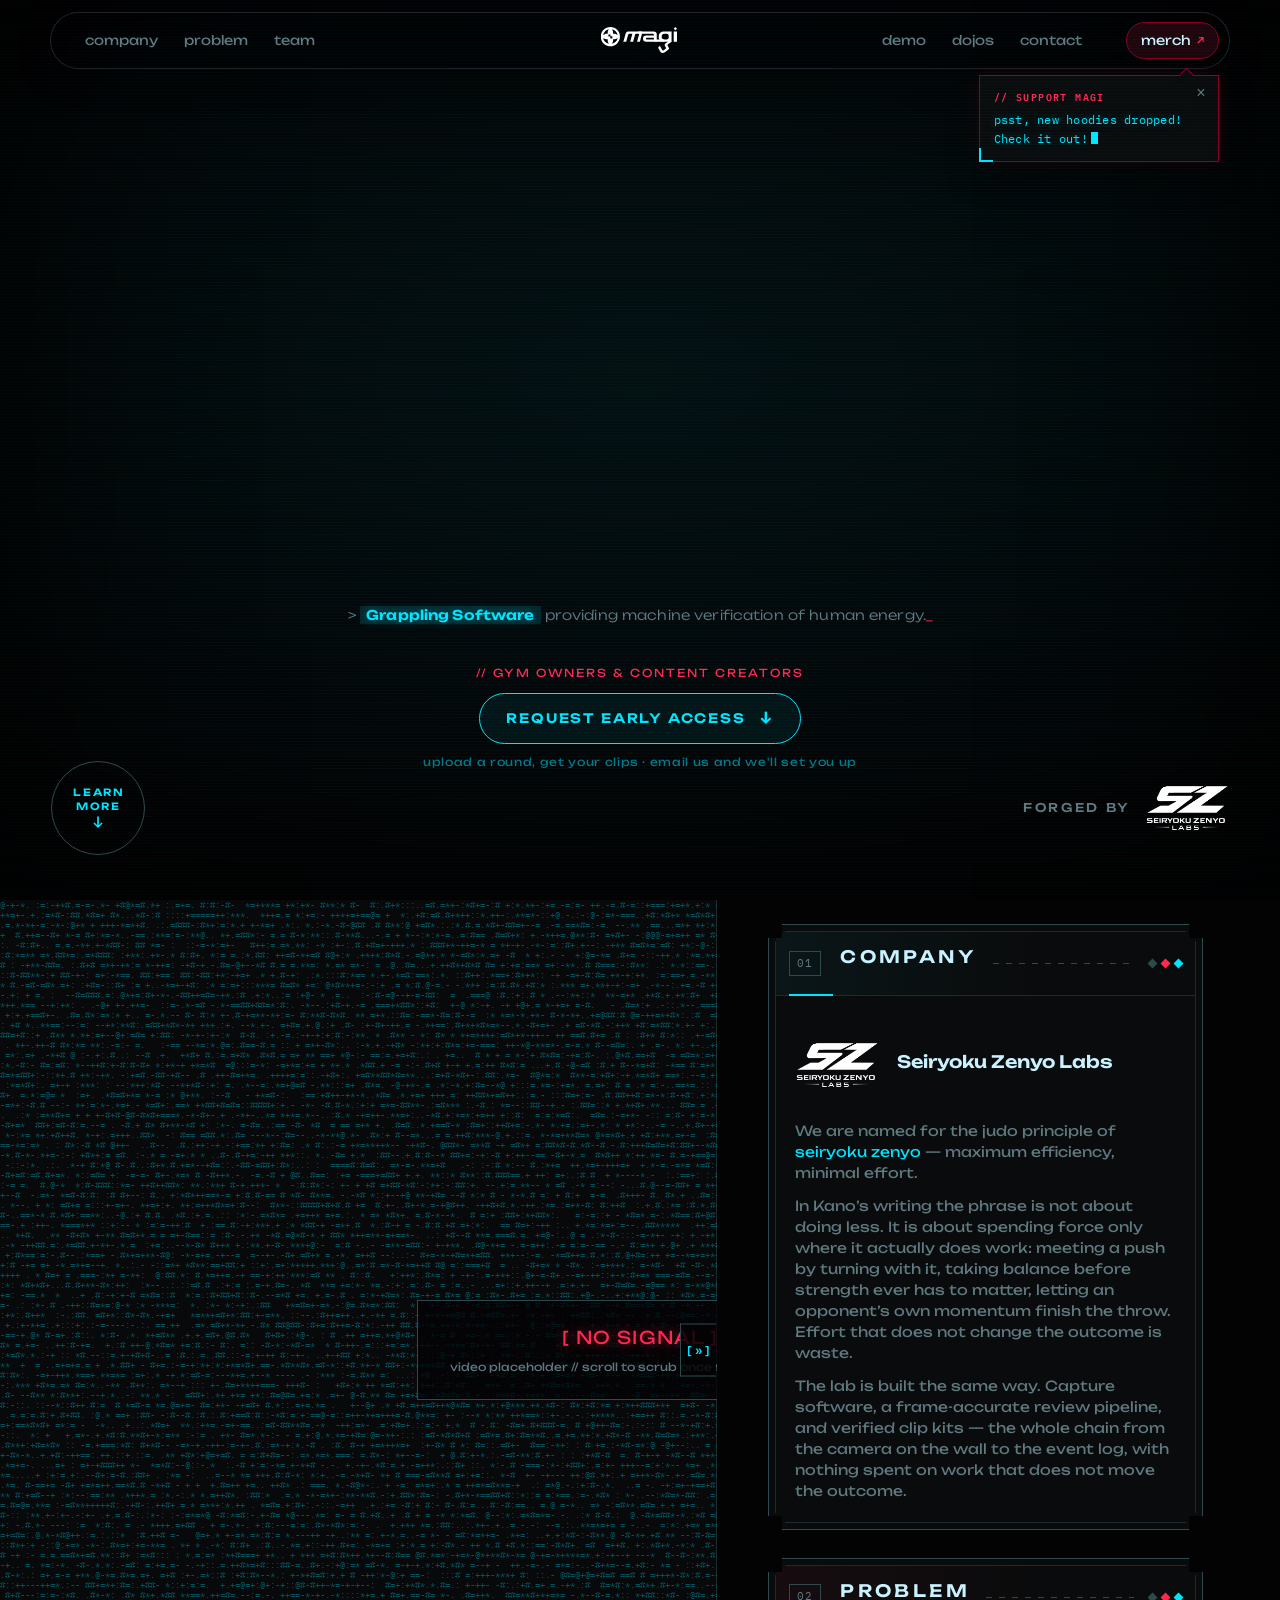
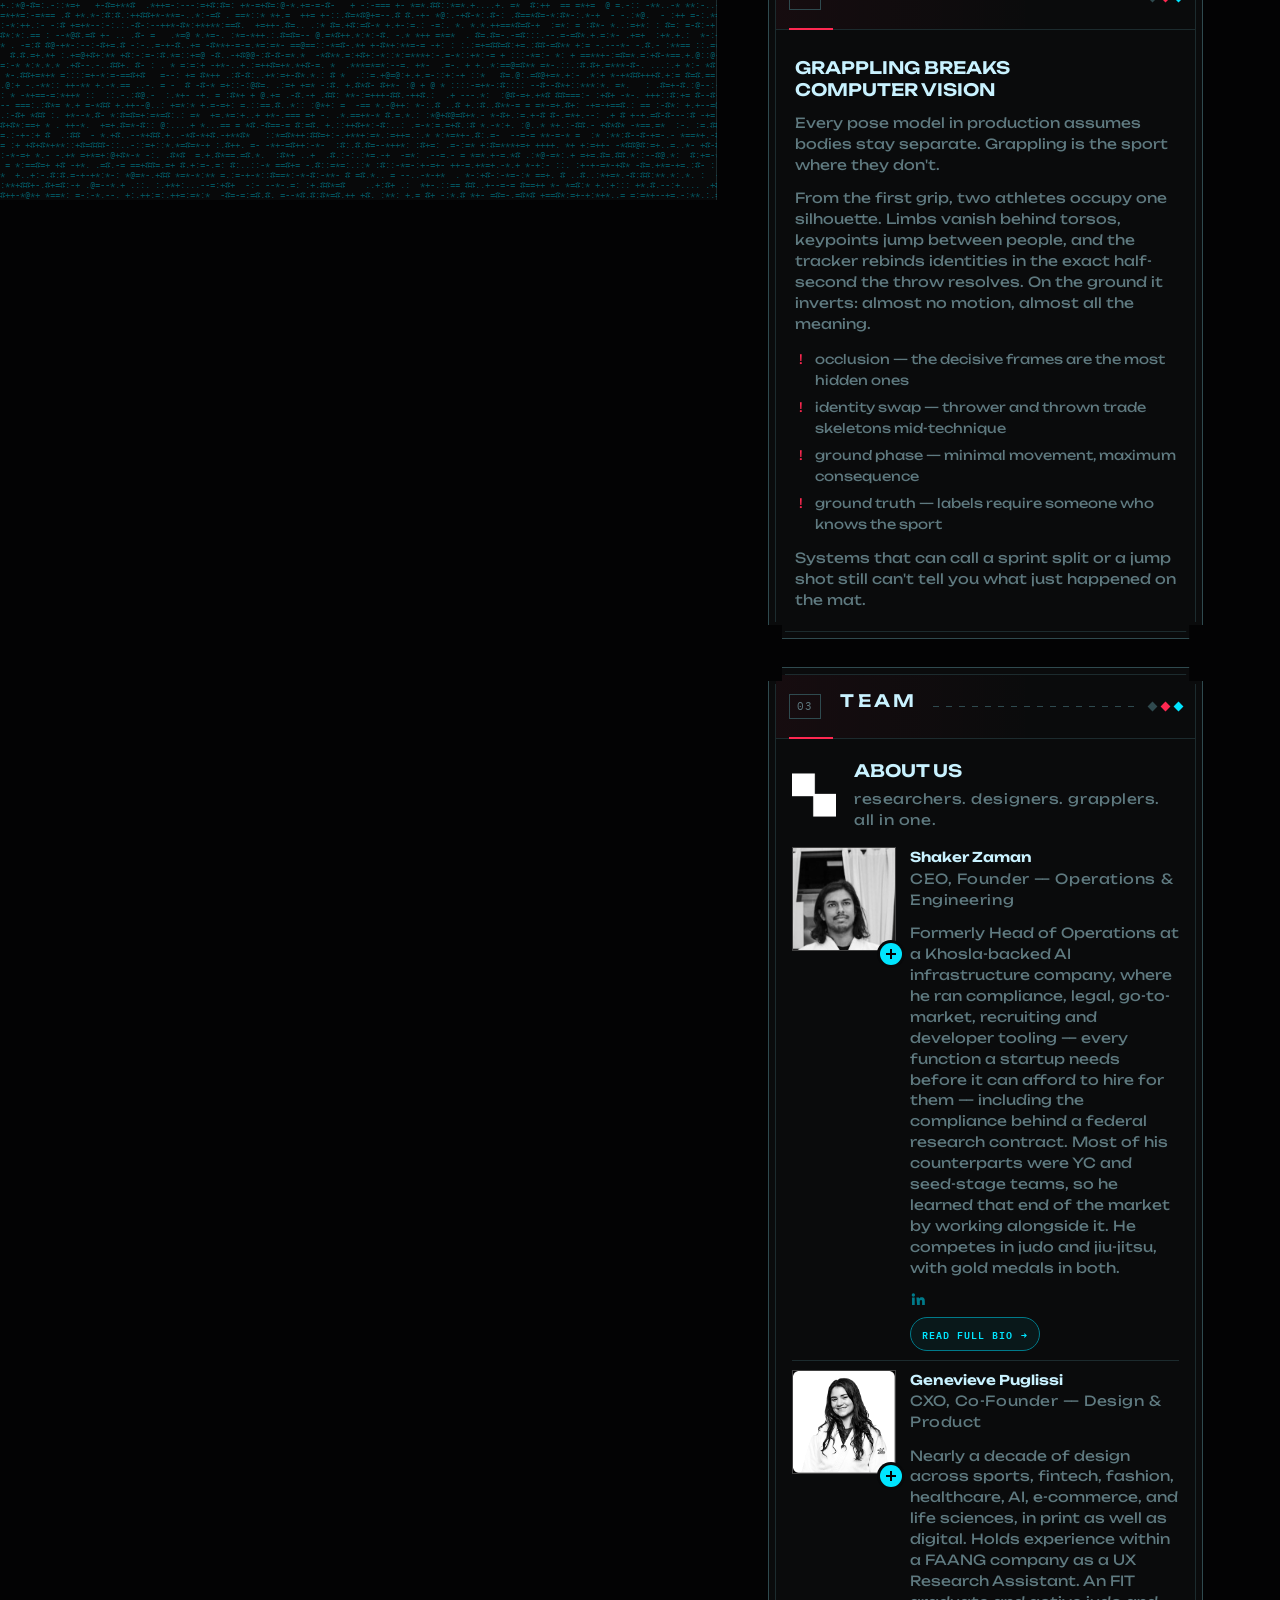
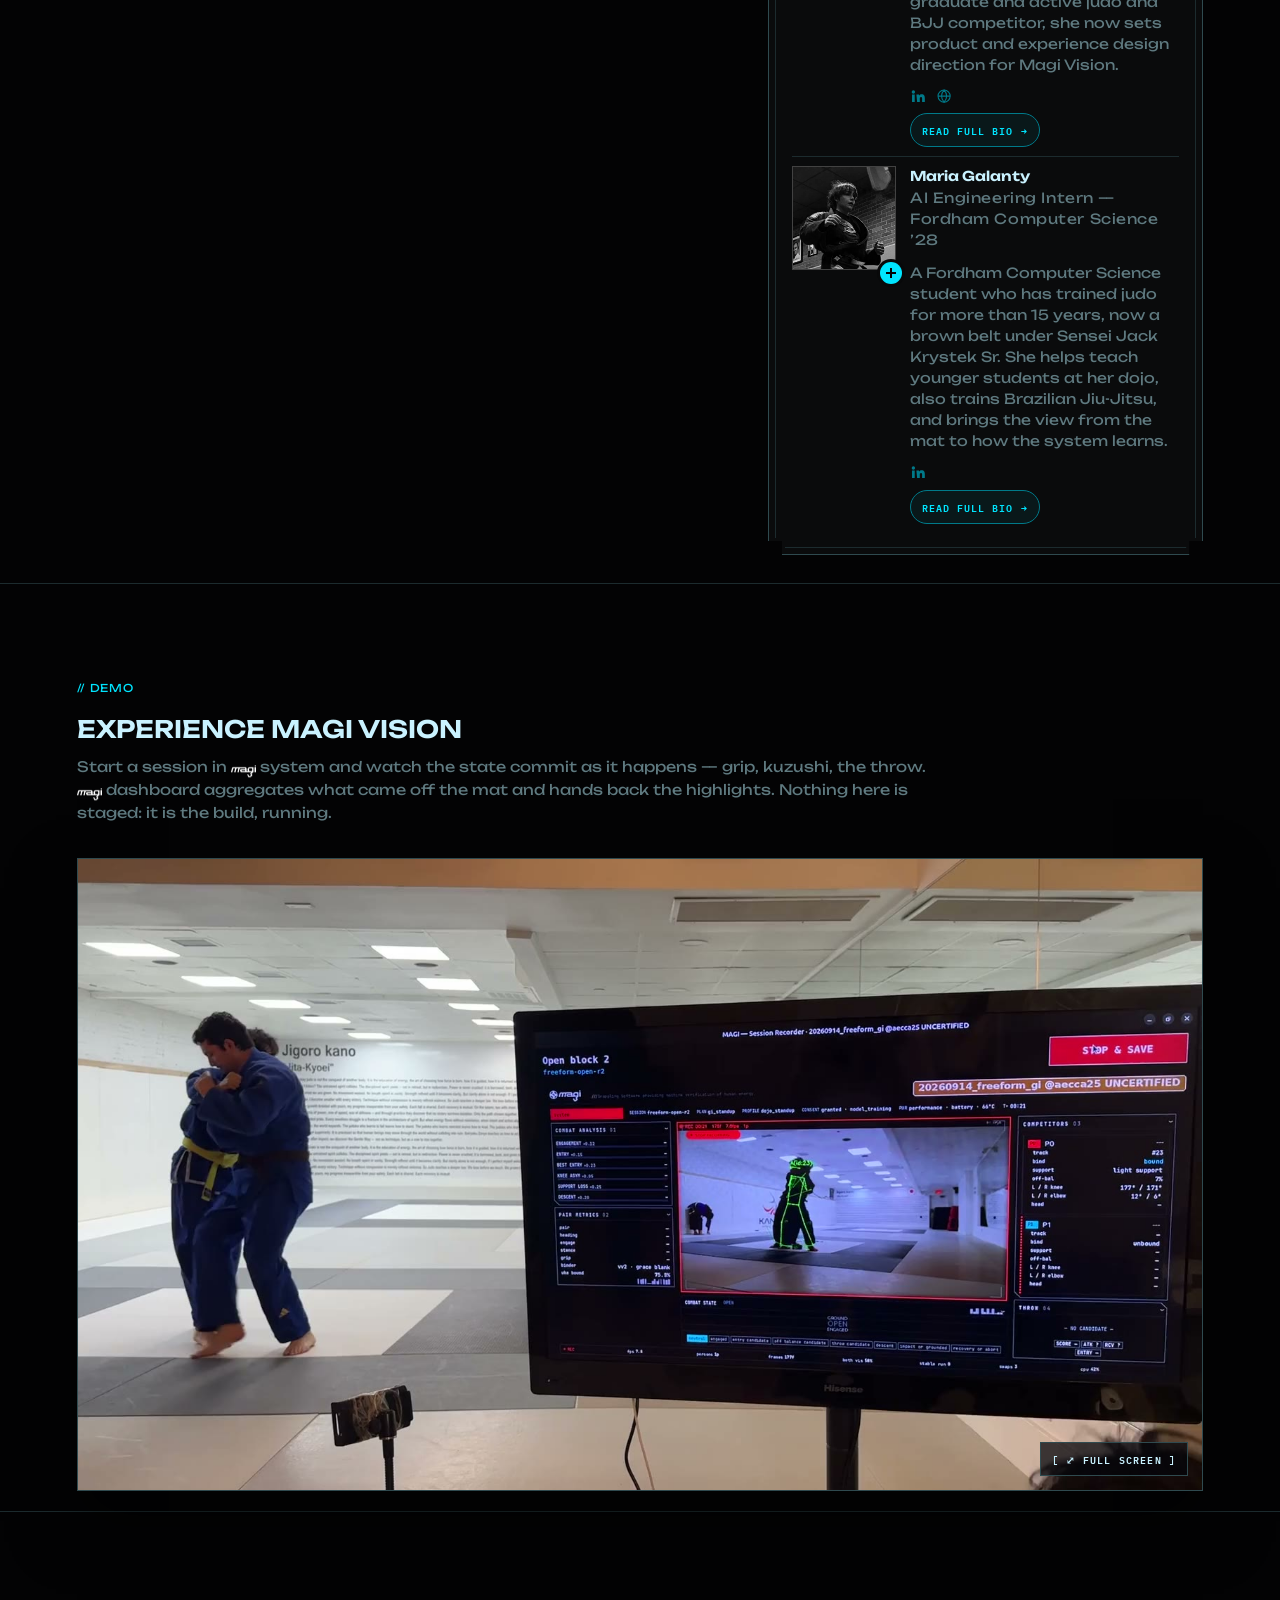
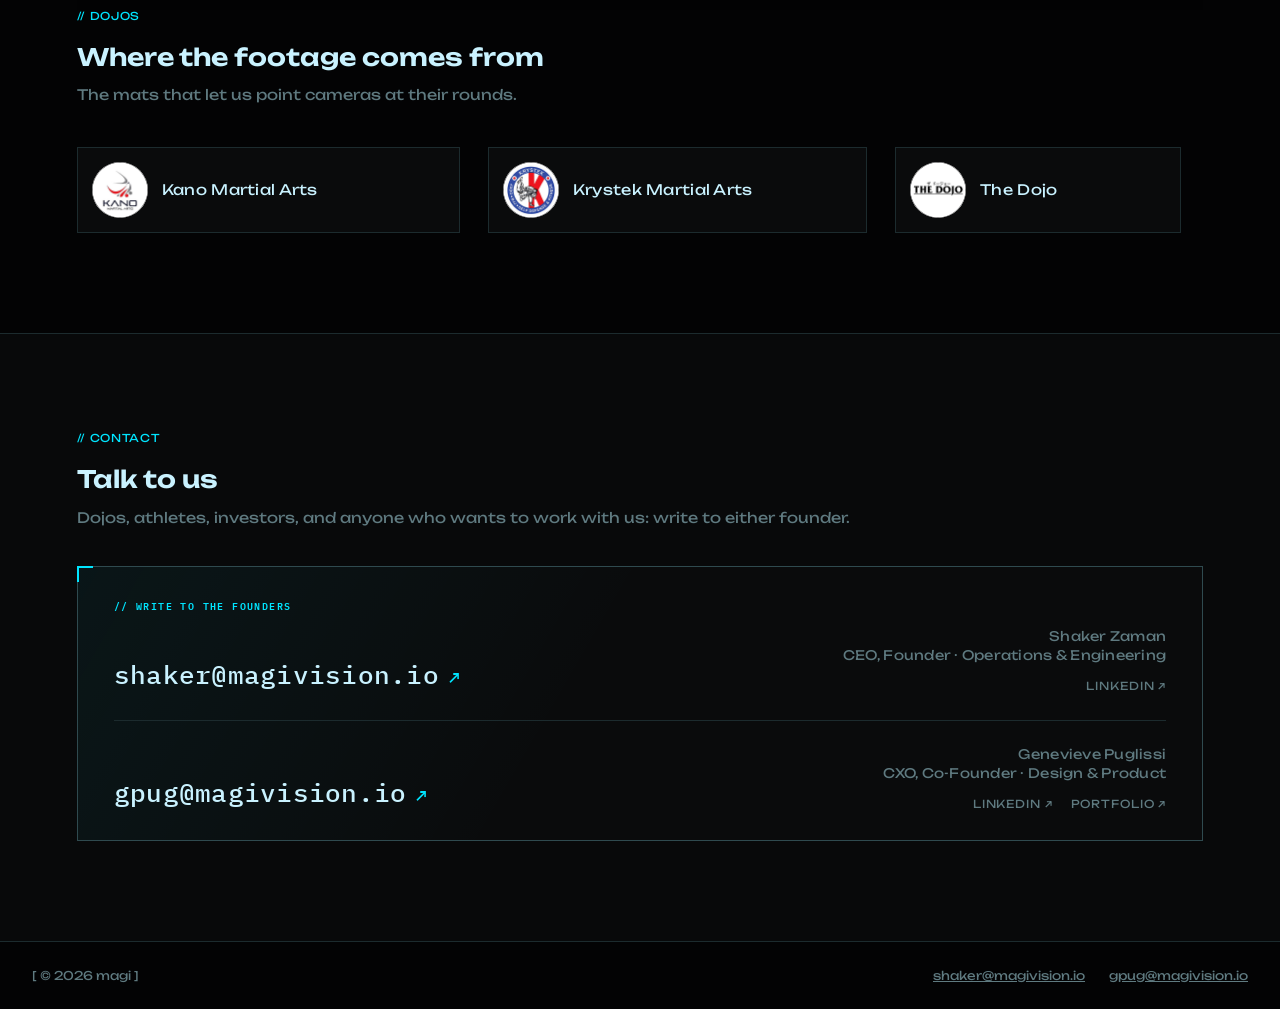
==== commit d82004e6: "Favicon: liquid-metal magi pentacle on a dark disc New 32px PNG, 192px PNG, Apple touch icon (180) a" ====
--- a/index.html
+++ b/index.html
@@ -4,11 +4,12 @@
 <meta charset="UTF-8">
 <meta name="viewport" content="width=device-width, initial-scale=1.0">
 <title>magi</title>
-<!-- The magi pentacle. The SVG is the icon wherever SVG favicons work; the PNG,
-     rendered from it, covers older Safari. -->
-<link rel="icon" href="assets/img/favicon/favicon-32.png" sizes="32x32" type="image/png">
-<link rel="icon" href="assets/img/favicon/magi-favicon.svg" type="image/svg+xml">
-<link rel="apple-touch-icon" href="assets/img/favicon/apple-touch-icon.png">
+<!-- The liquid-metal magi pentacle on a dark disc (from magi_social/pfp).
+     ?v= busts the browser's favicon cache when it changes. -->
+<link rel="icon" href="/favicon.ico?v=20261118" sizes="any">
+<link rel="icon" href="assets/img/favicon/favicon-32.png?v=20261118" sizes="32x32" type="image/png">
+<link rel="icon" href="assets/img/favicon/favicon-192.png?v=20261118" sizes="192x192" type="image/png">
+<link rel="apple-touch-icon" href="assets/img/favicon/apple-touch-icon.png?v=20261118">
 <meta name="description" content="[EDIT: one-line company description for search/social previews]">
 <link rel="preconnect" href="https://fonts.googleapis.com">
 <link rel="preconnect" href="https://fonts.gstatic.com" crossorigin>
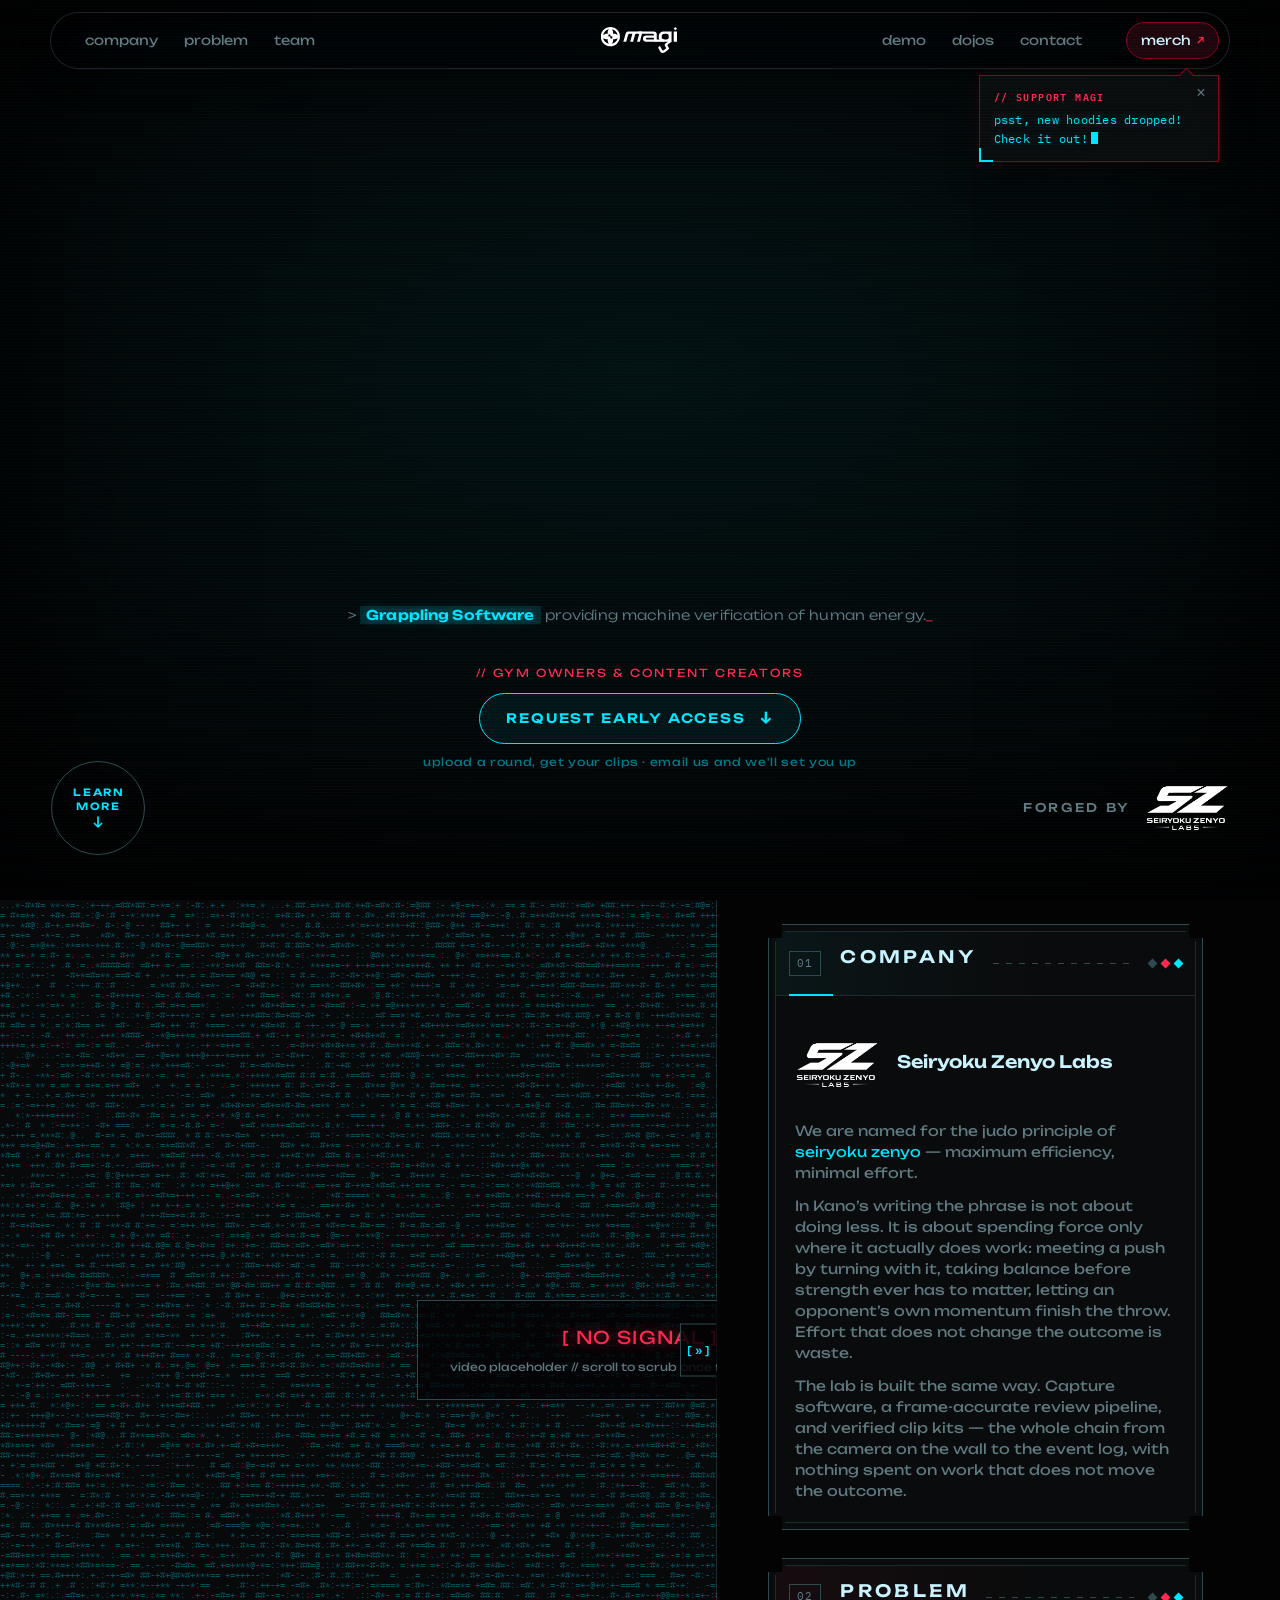
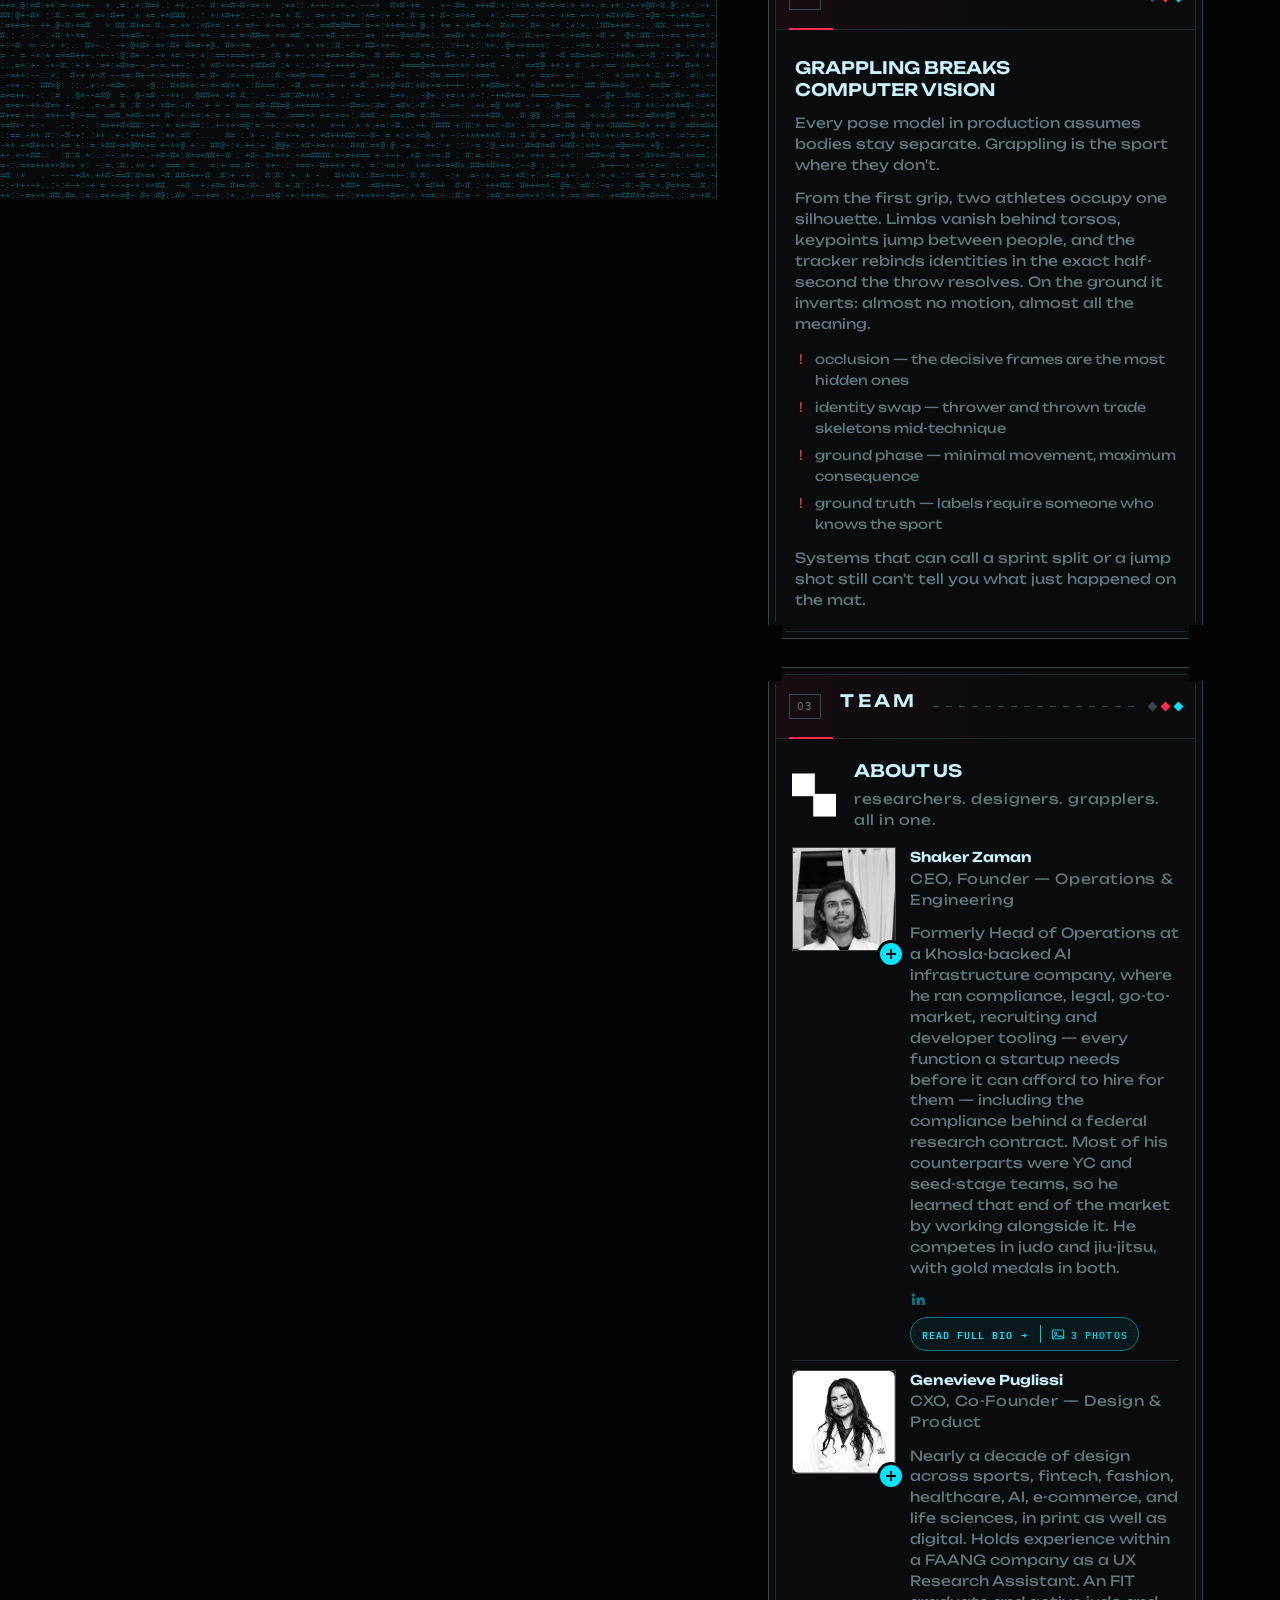
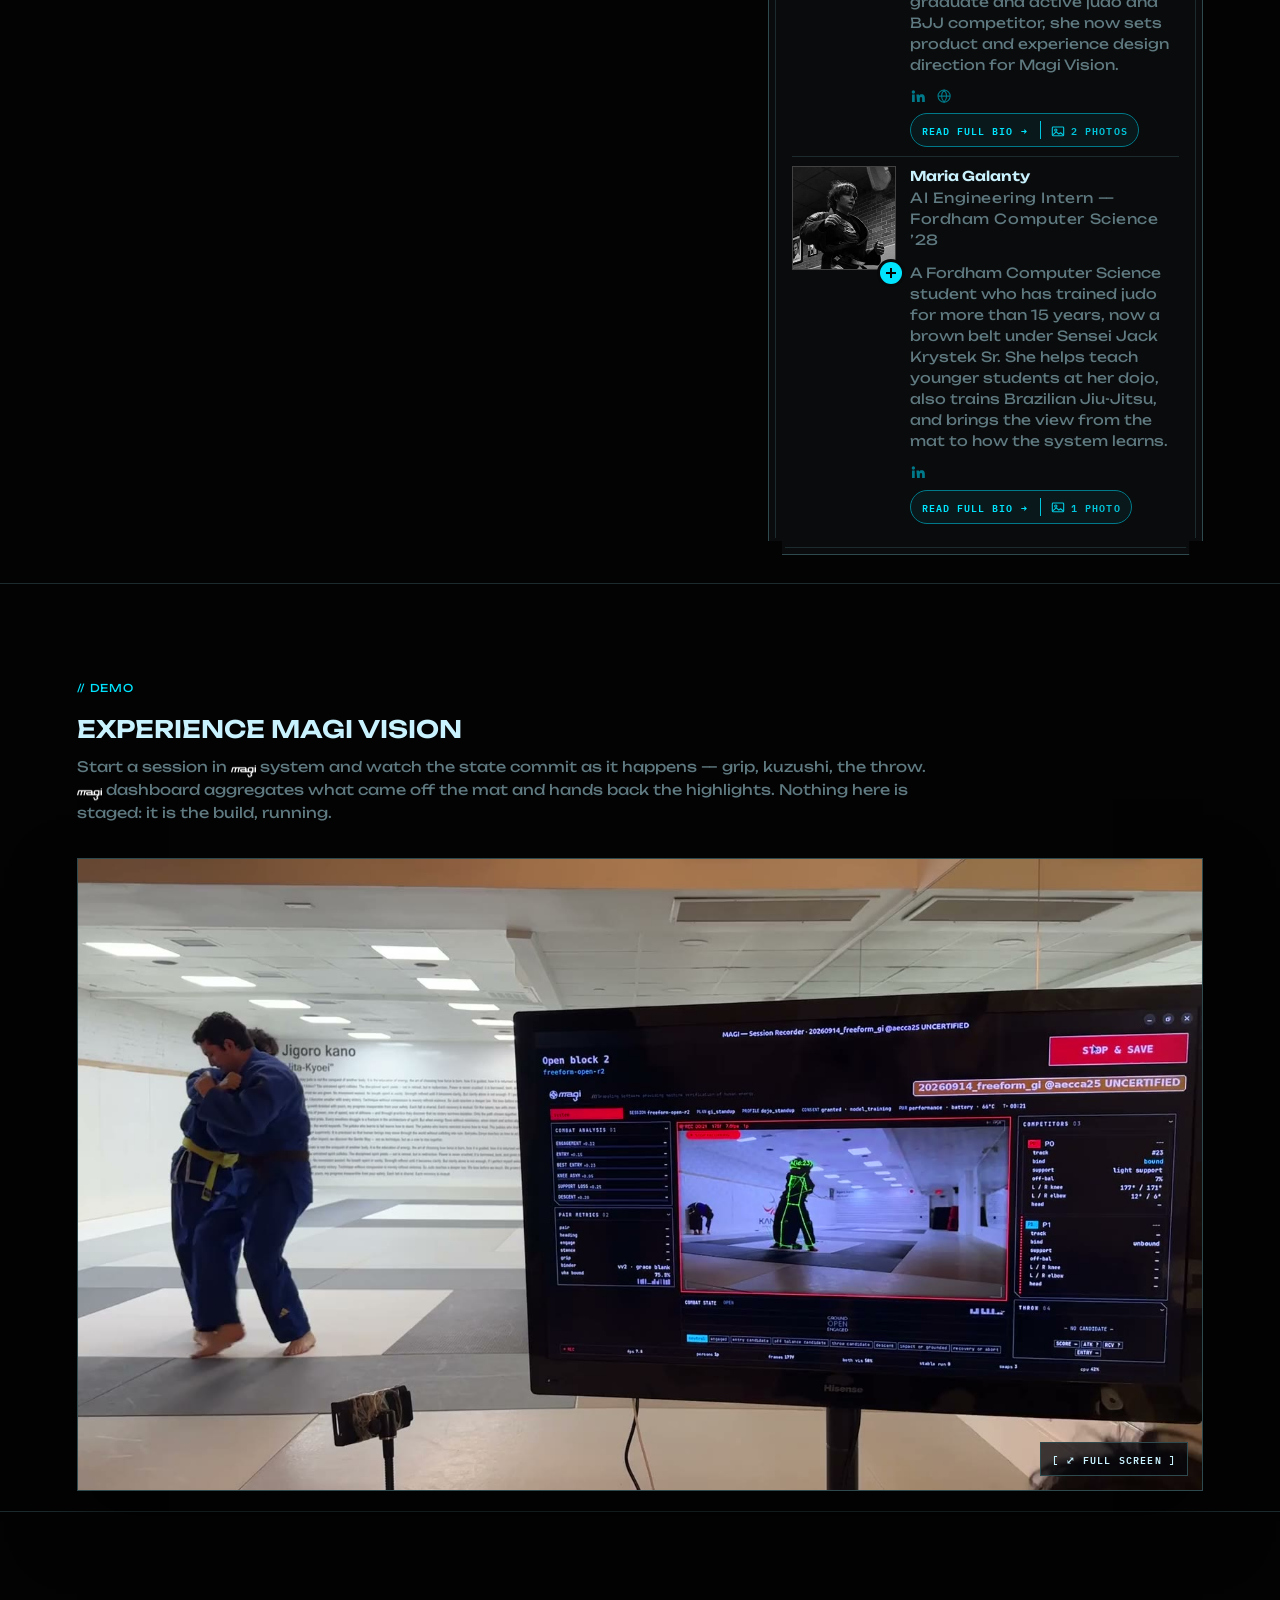
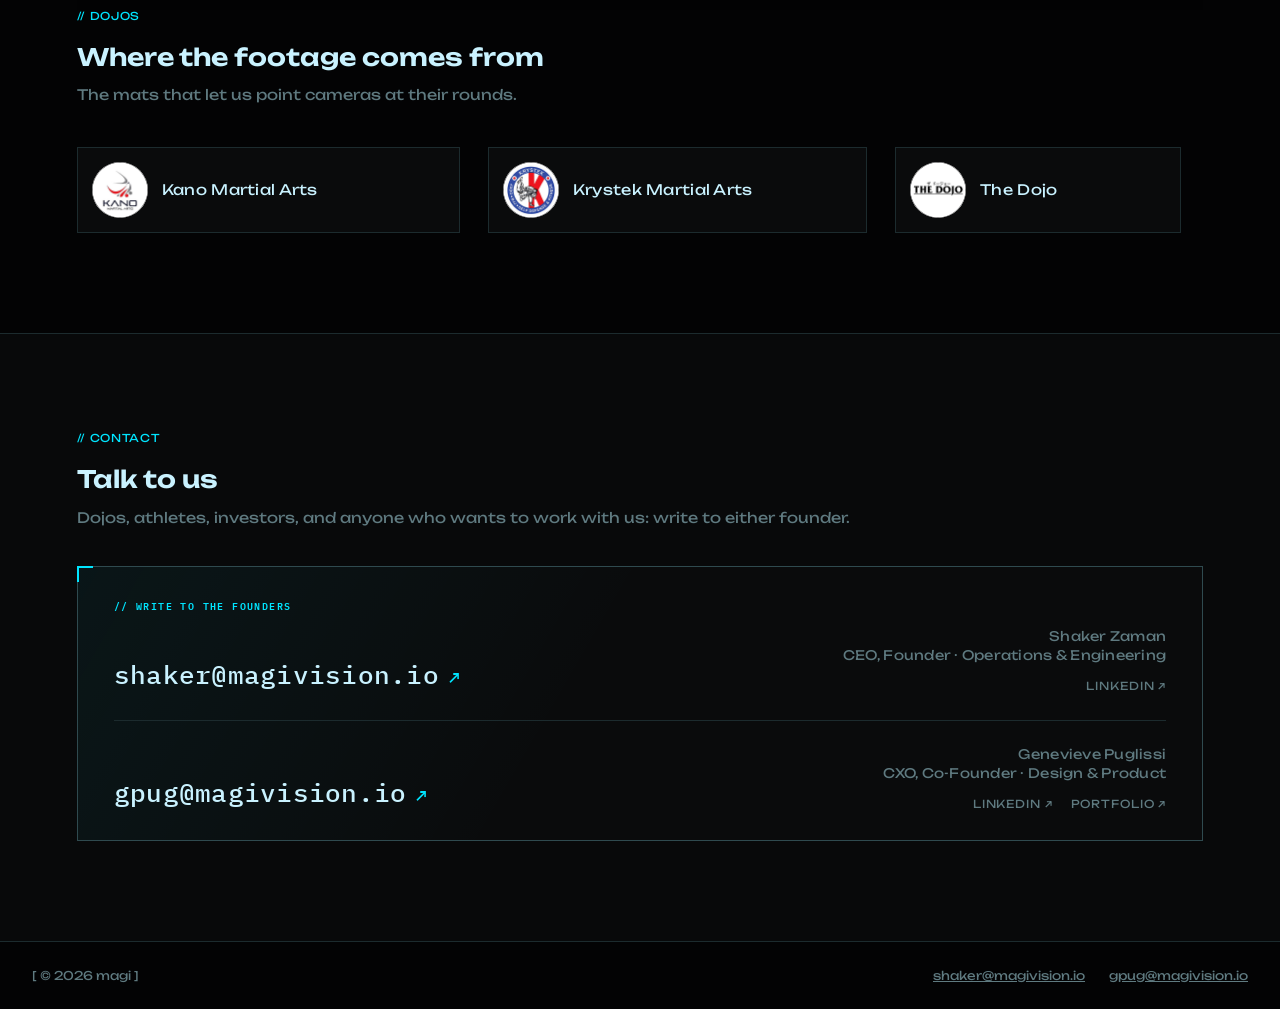
==== commit 801a5145: "Team: "Read full bio" buttons say how many photos are inside Each member's button gets a divider, a " ====
--- a/index.html
+++ b/index.html
@@ -14,7 +14,7 @@
 <link rel="preconnect" href="https://fonts.googleapis.com">
 <link rel="preconnect" href="https://fonts.gstatic.com" crossorigin>
 <link href="https://fonts.googleapis.com/css2?family=IBM+Plex+Mono:wght@400;500;600;700&display=swap" rel="stylesheet">
-<link rel="stylesheet" href="css/style.css?v=20261104a">
+<link rel="stylesheet" href="css/style.css?v=20261119b">
 <link rel="stylesheet" href="css/header-pill.css?v=20260927c">
 </head>
 <body>
@@ -420,7 +420,7 @@
   </div>
 </dialog>
 
-<script src="js/main.js?v=20260924b"></script>
+<script src="js/main.js?v=20261119a"></script>
 <script src="js/header-pill.js?v=20260927b"></script>
 </body>
 </html>
--- a/css/style.css
+++ b/css/style.css
@@ -942,6 +942,31 @@
   box-shadow: 0 0 18px rgba(0, 229, 255, 0.35);
 }
 .member:hover .member-open-arrow { transform: translateX(4px); }
+/* photo count after the arrow: a divider, a small picture icon, "3 photos" */
+.member-open-photos {
+  display: inline-flex;
+  align-items: center;
+  gap: 6px;
+  margin-left: 4px;
+  padding-left: 10px;
+  border-left: 1px solid currentColor;
+  opacity: 0.85;
+}
+/* each phrase stays whole; on a narrow column the photo count takes a
+   second line inside the button instead of breaking mid-phrase */
+.member-open { flex-wrap: wrap; row-gap: 4px; white-space: nowrap; }
+@media (max-width: 640px) {
+  .member-open { border-radius: 14px; justify-content: flex-start; }
+  .member-open-photos { flex-basis: 100%; margin-left: 0; padding-left: 0; border-left: 0; }
+}
+.member-open-photos svg {
+  width: 1.35em;
+  height: 1.35em;
+  fill: none;
+  stroke: currentColor;
+  stroke-width: 1.3;
+  stroke-linejoin: round;
+}
 .member-open:focus-visible { outline: 1px solid var(--blue); outline-offset: 3px; }
 
 /* the photo carries a matching badge, so the picture also reads as clickable */
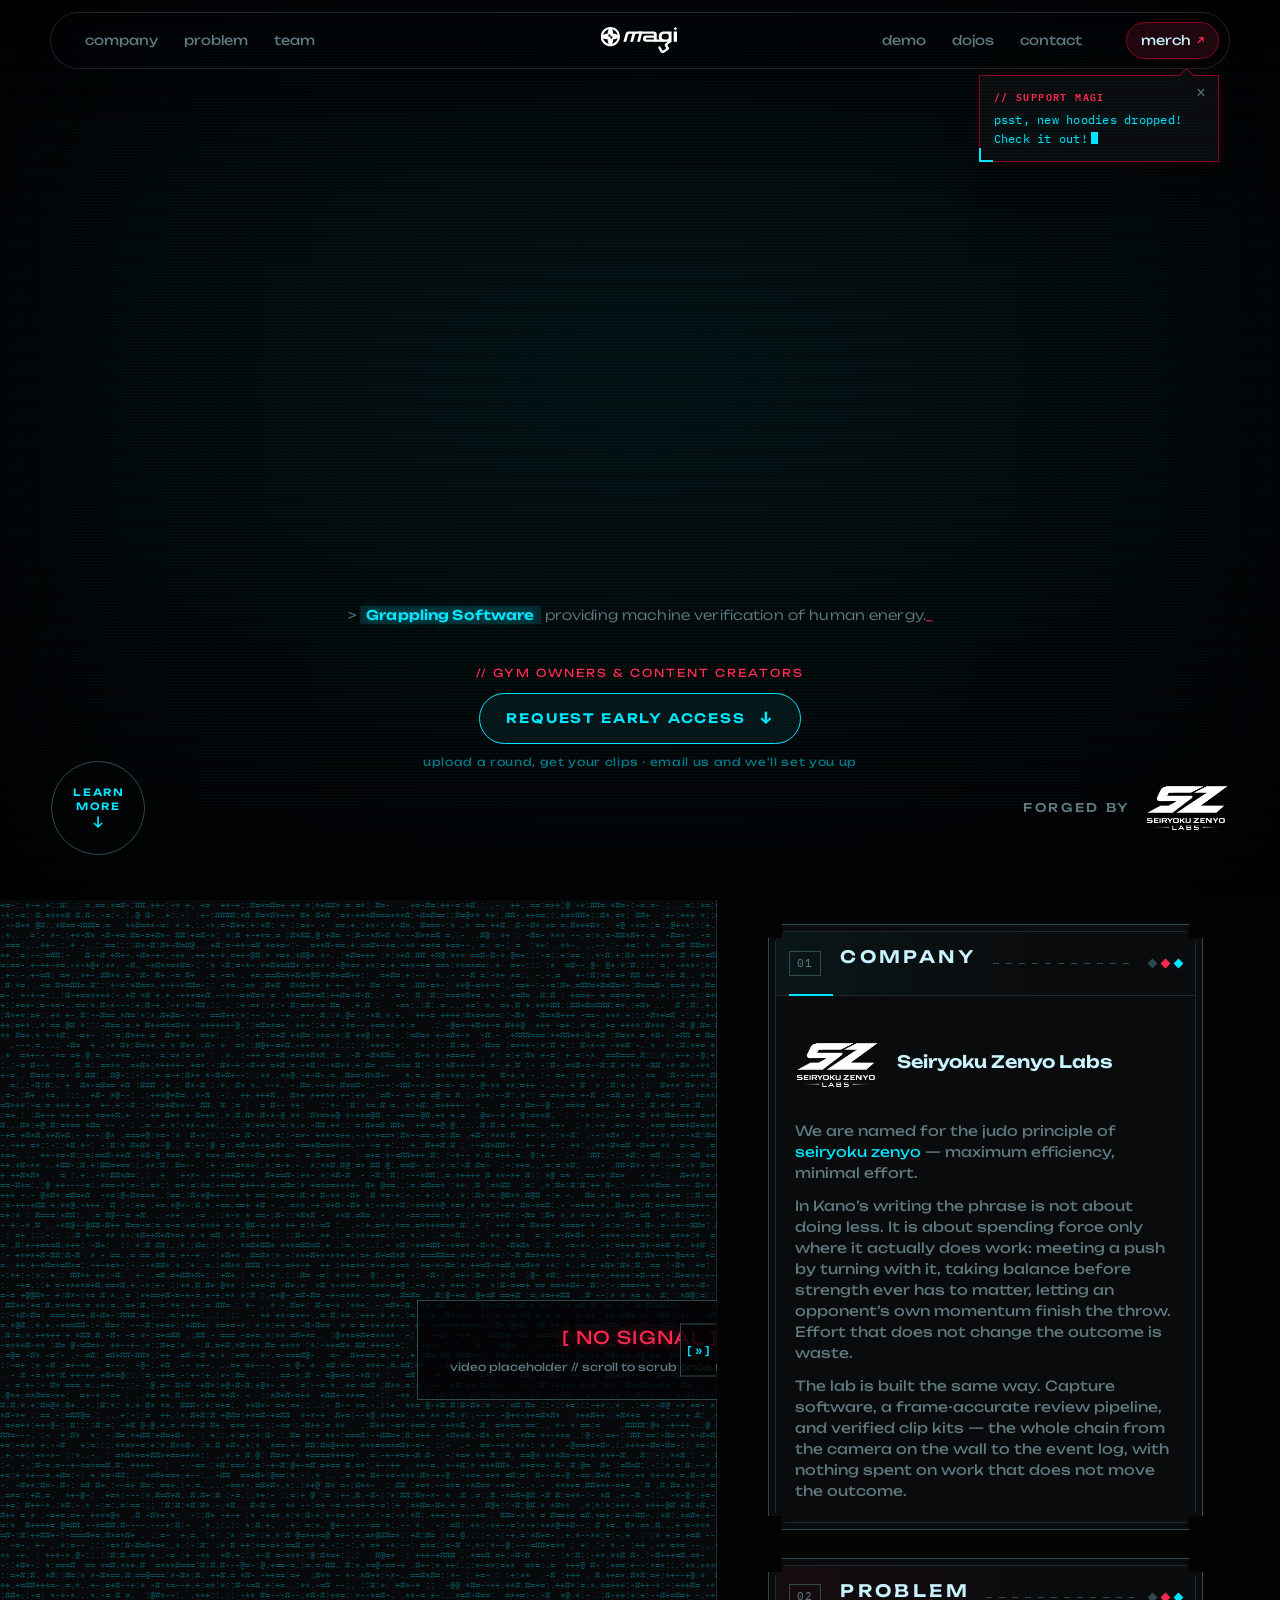
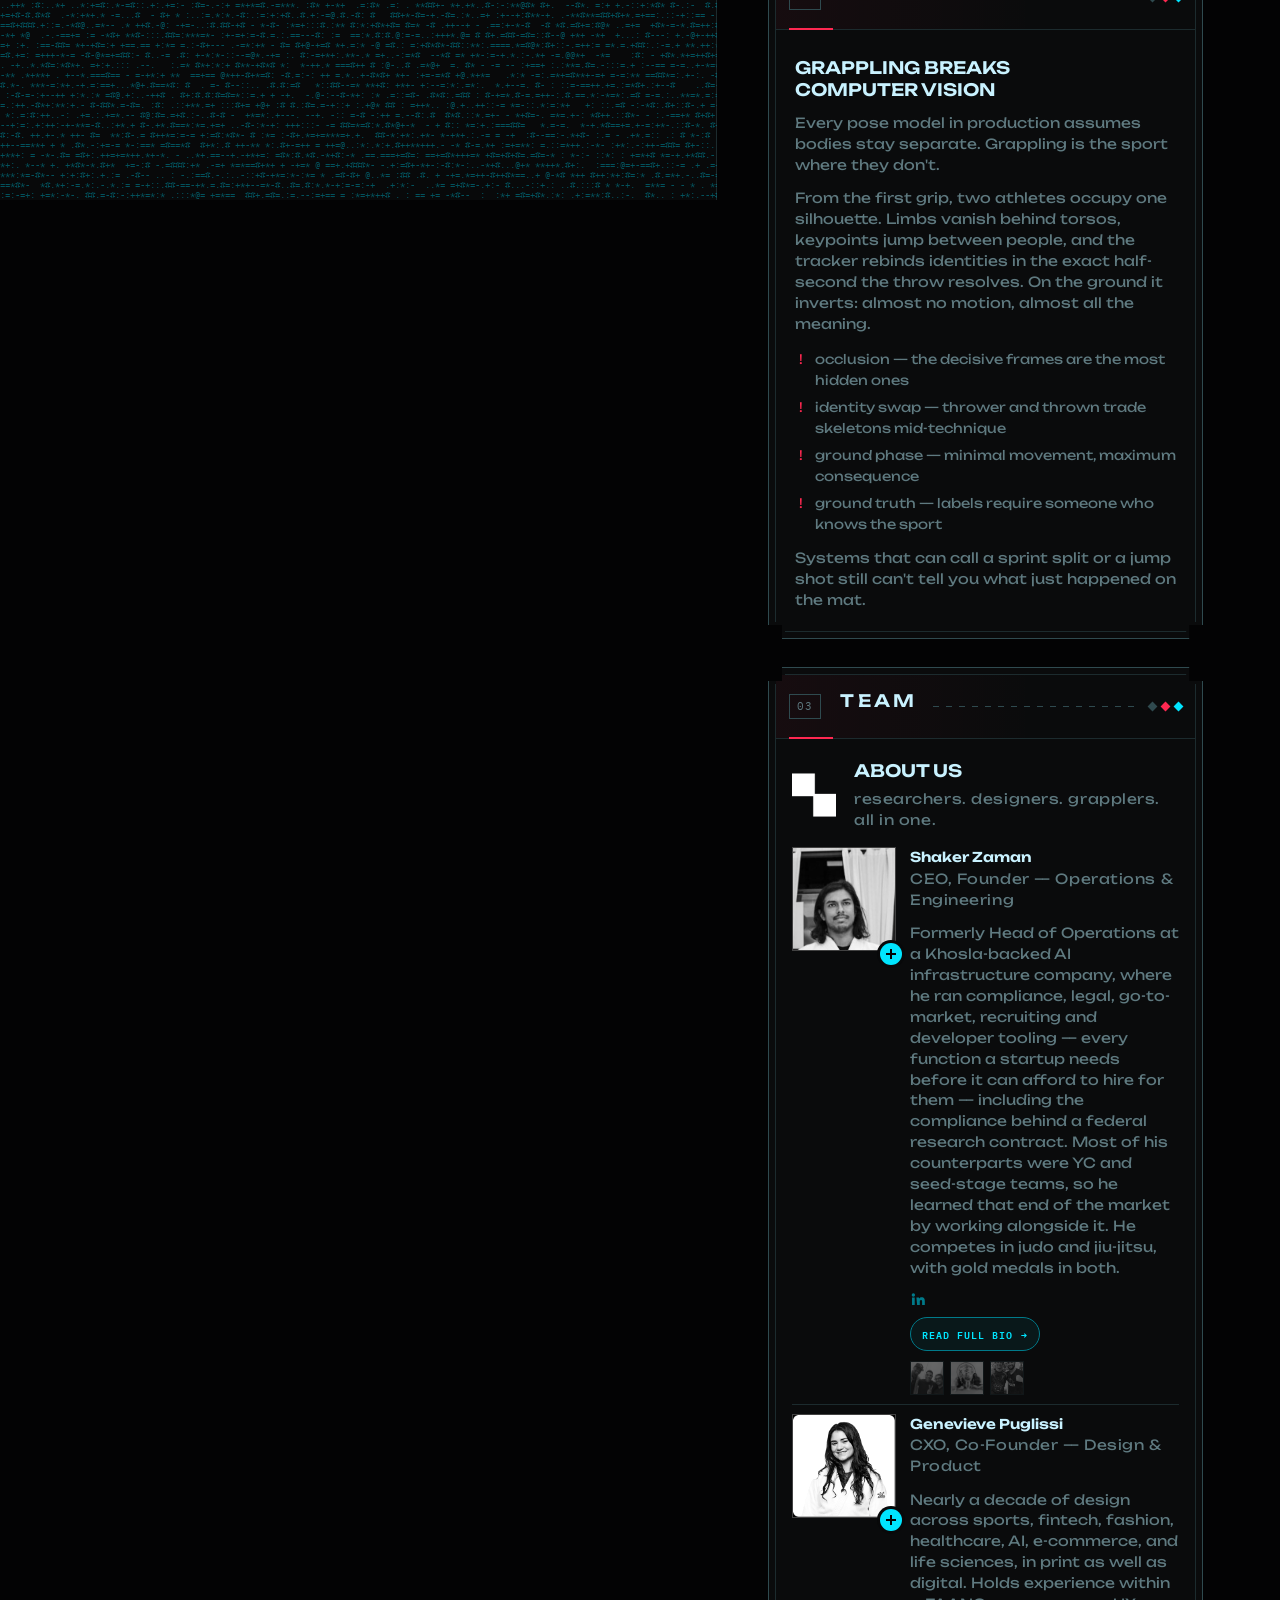
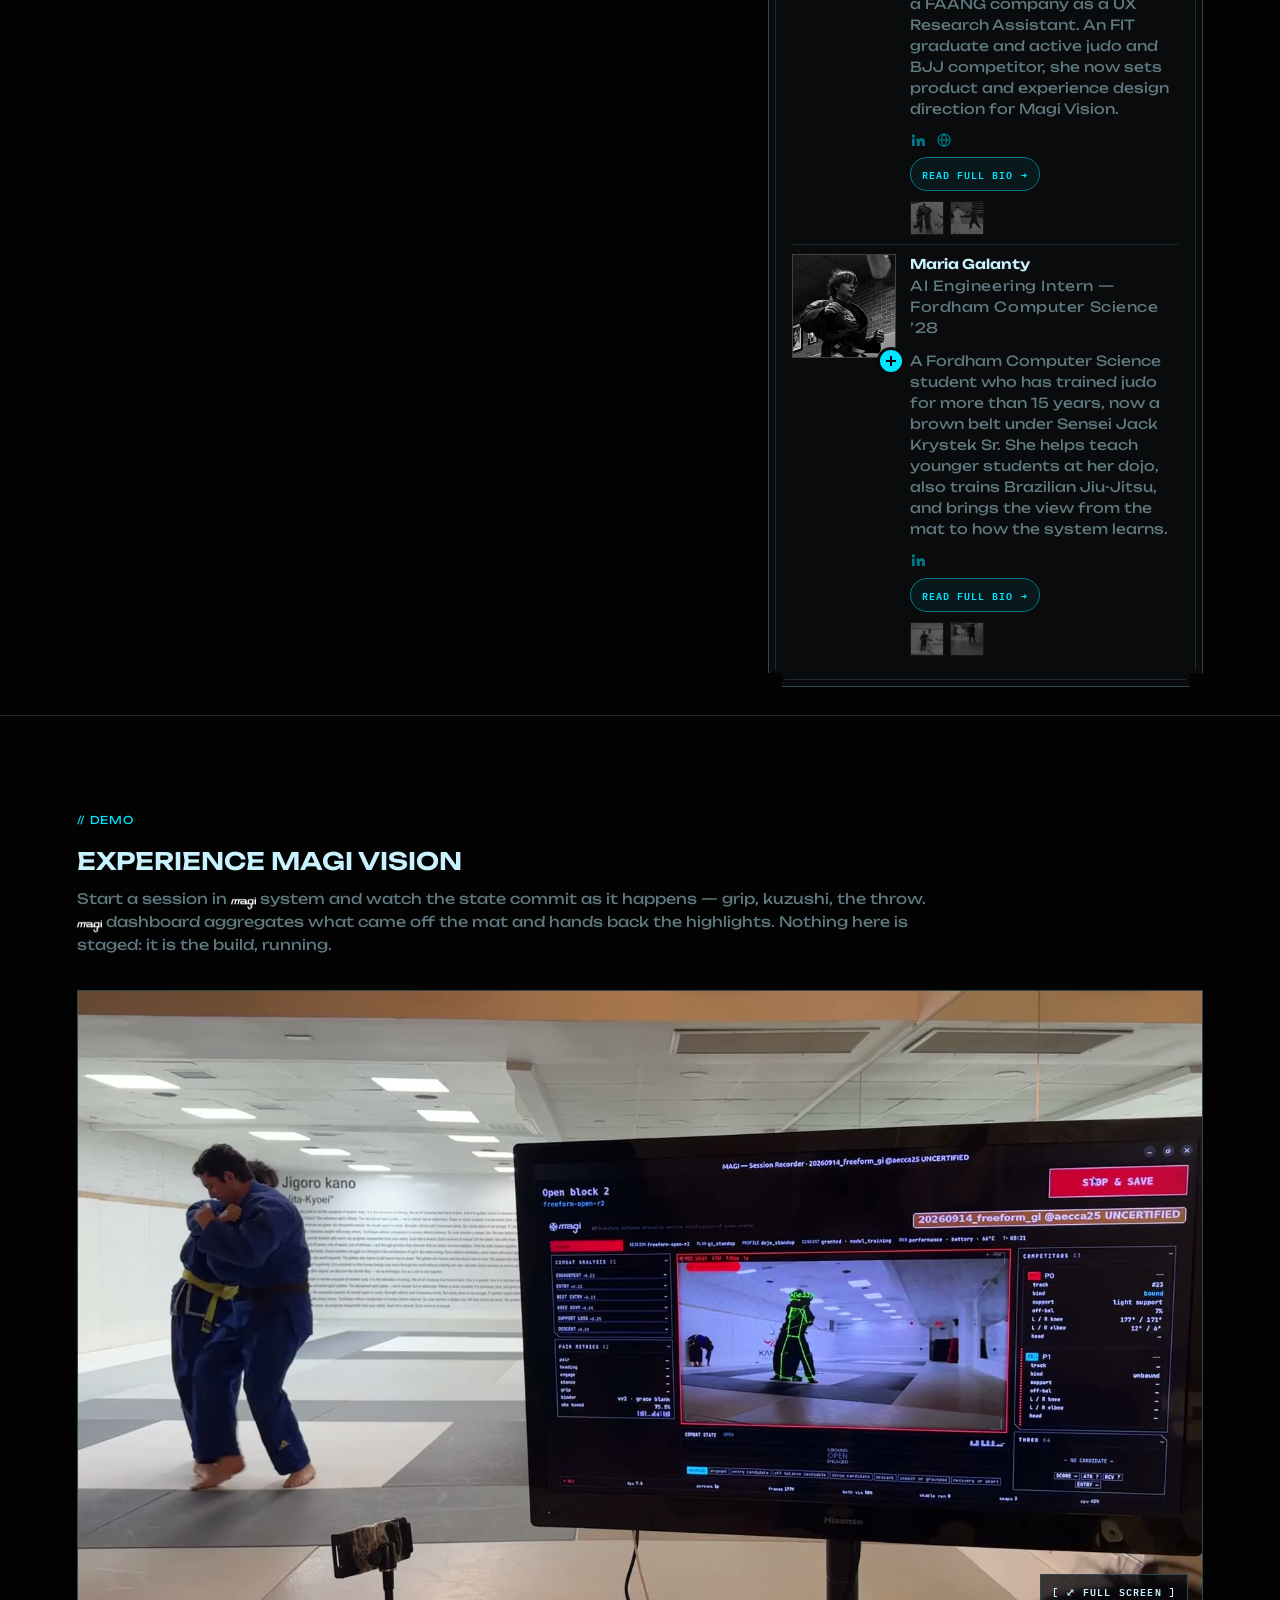
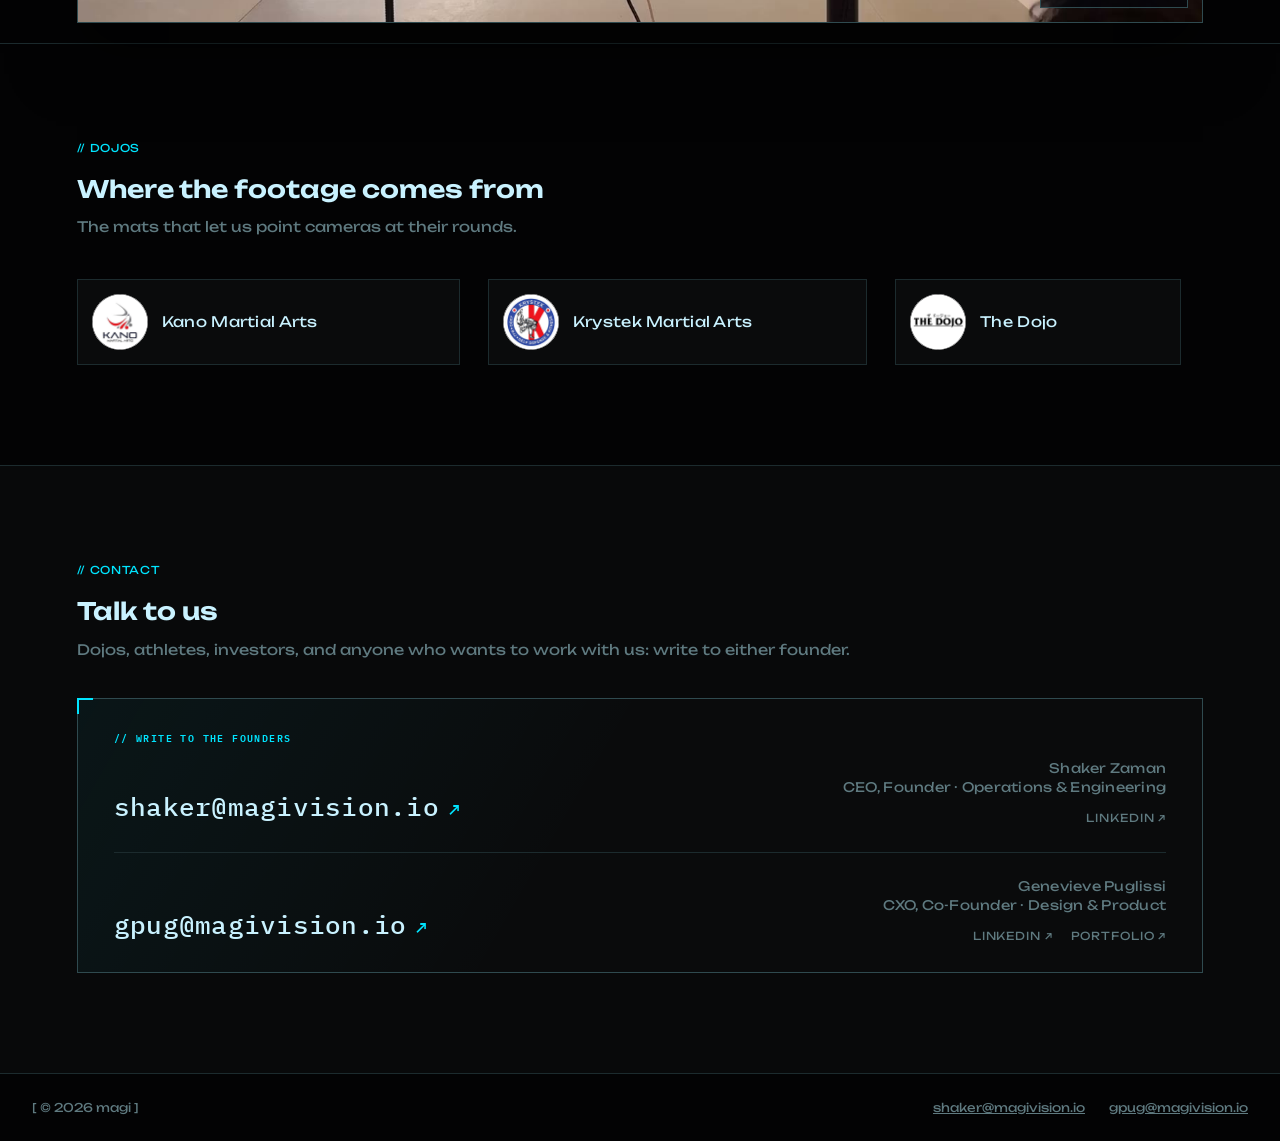
==== commit d2e72714: "Team: faded photo peek under "Read full bio" instead of a photo count Each member shows small greysc" ====
--- a/index.html
+++ b/index.html
@@ -14,7 +14,7 @@
 <link rel="preconnect" href="https://fonts.googleapis.com">
 <link rel="preconnect" href="https://fonts.gstatic.com" crossorigin>
 <link href="https://fonts.googleapis.com/css2?family=IBM+Plex+Mono:wght@400;500;600;700&display=swap" rel="stylesheet">
-<link rel="stylesheet" href="css/style.css?v=20261119b">
+<link rel="stylesheet" href="css/style.css?v=20261119c">
 <link rel="stylesheet" href="css/header-pill.css?v=20260927c">
 </head>
 <body>
@@ -420,7 +420,7 @@
   </div>
 </dialog>
 
-<script src="js/main.js?v=20261119a"></script>
+<script src="js/main.js?v=20261119b"></script>
 <script src="js/header-pill.js?v=20260927b"></script>
 </body>
 </html>
--- a/css/style.css
+++ b/css/style.css
@@ -942,30 +942,36 @@
   box-shadow: 0 0 18px rgba(0, 229, 255, 0.35);
 }
 .member:hover .member-open-arrow { transform: translateX(4px); }
-/* photo count after the arrow: a divider, a small picture icon, "3 photos" */
-.member-open-photos {
-  display: inline-flex;
-  align-items: center;
+/* Bio photo peek (js/main.js): small, faded greyscale thumbnails under
+   the button. Secondary on purpose: they wake up a little on row hover and
+   fully only under the pointer; the full photos live in the bio. */
+.member-peek {
+  display: flex;
   gap: 6px;
-  margin-left: 4px;
-  padding-left: 10px;
-  border-left: 1px solid currentColor;
-  opacity: 0.85;
-}
-/* each phrase stays whole; on a narrow column the photo count takes a
-   second line inside the button instead of breaking mid-phrase */
-.member-open { flex-wrap: wrap; row-gap: 4px; white-space: nowrap; }
+  margin-top: 10px;
+}
+.member-peek-thumb {
+  width: 34px;
+  height: 34px;
+  overflow: hidden;
+  border: 1px solid var(--border);
+  opacity: 0.4;
+  cursor: pointer;
+  transition: opacity 0.25s ease, border-color 0.25s ease;
+}
+.member-peek-thumb img {
+  display: block;
+  width: 100%;
+  height: 100%;
+  object-fit: cover;
+  filter: grayscale(1);
+  transition: filter 0.25s ease;
+}
+.member:hover .member-peek-thumb { opacity: 0.65; }
+.member-peek-thumb:hover { opacity: 1; border-color: var(--blue-dim); }
+.member-peek-thumb:hover img { filter: none; }
 @media (max-width: 640px) {
-  .member-open { border-radius: 14px; justify-content: flex-start; }
-  .member-open-photos { flex-basis: 100%; margin-left: 0; padding-left: 0; border-left: 0; }
-}
-.member-open-photos svg {
-  width: 1.35em;
-  height: 1.35em;
-  fill: none;
-  stroke: currentColor;
-  stroke-width: 1.3;
-  stroke-linejoin: round;
+  .member-peek-thumb { width: 30px; height: 30px; }
 }
 .member-open:focus-visible { outline: 1px solid var(--blue); outline-offset: 3px; }
 
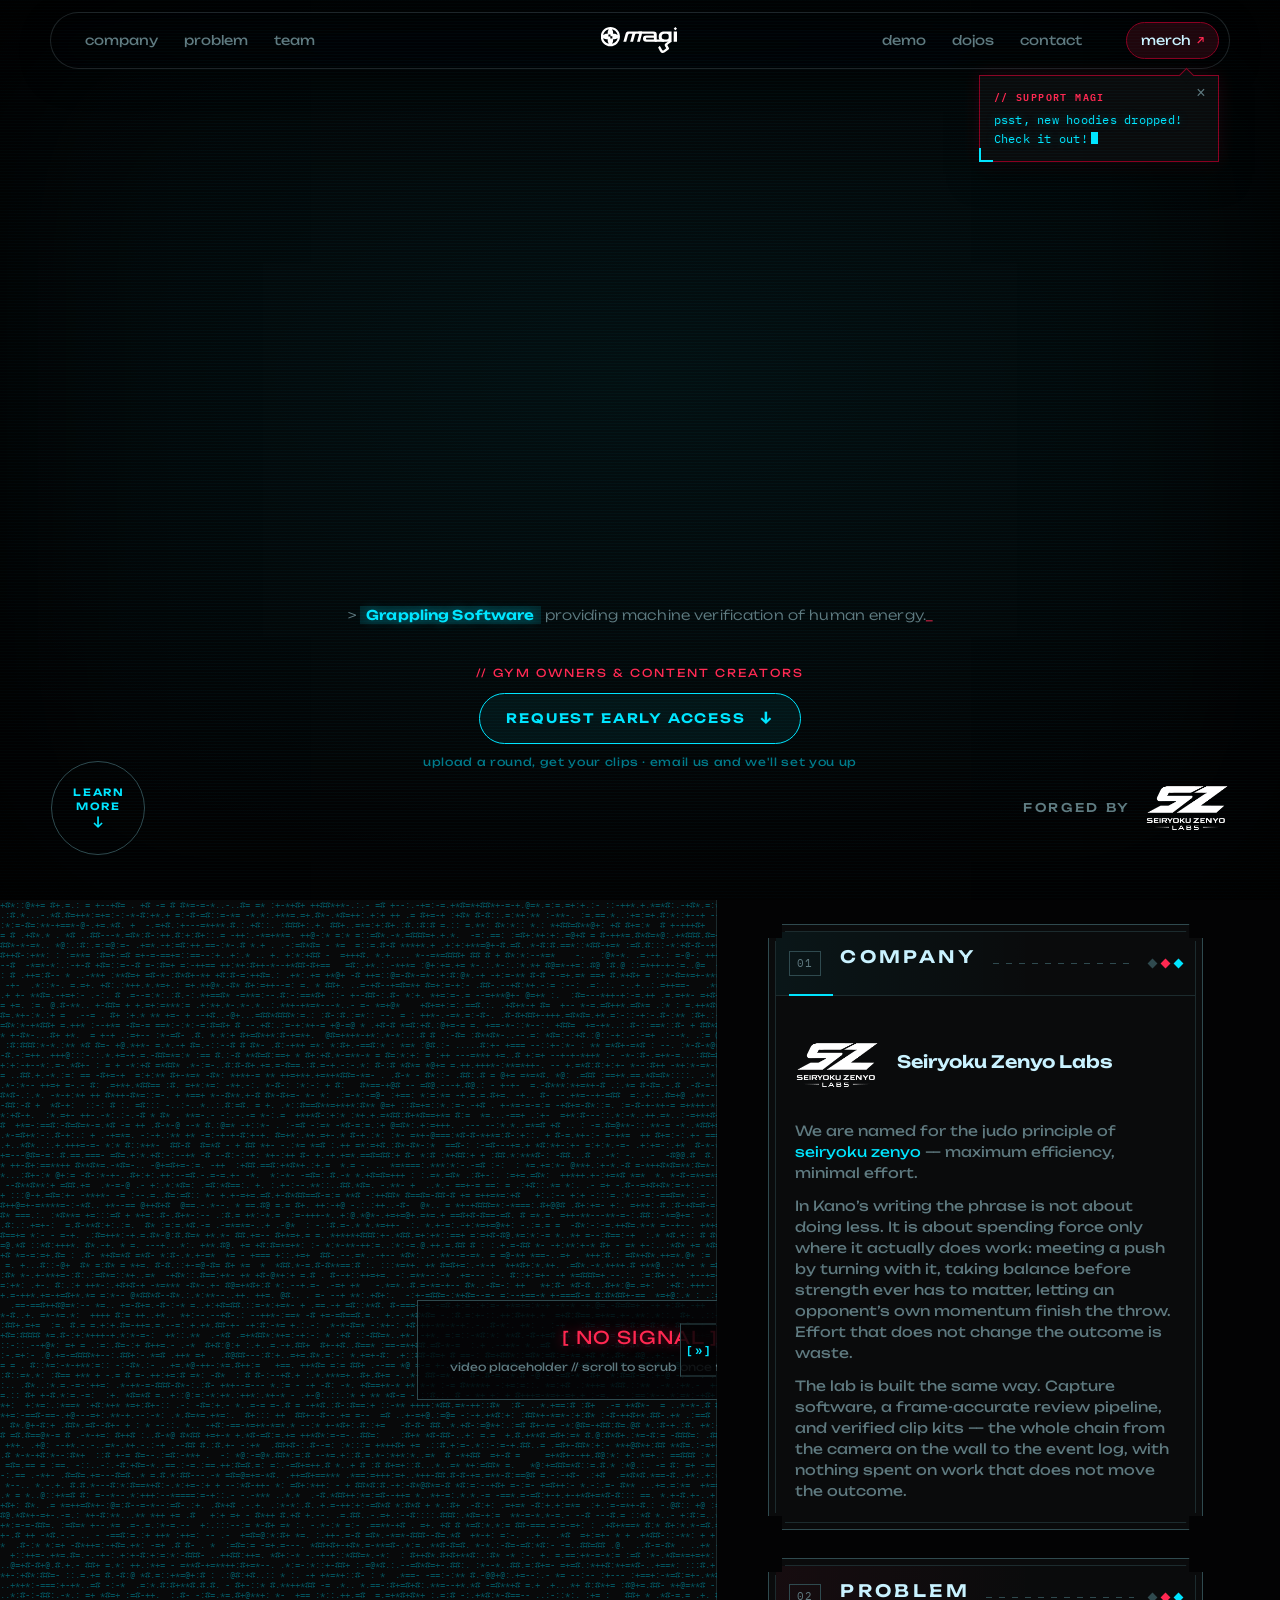
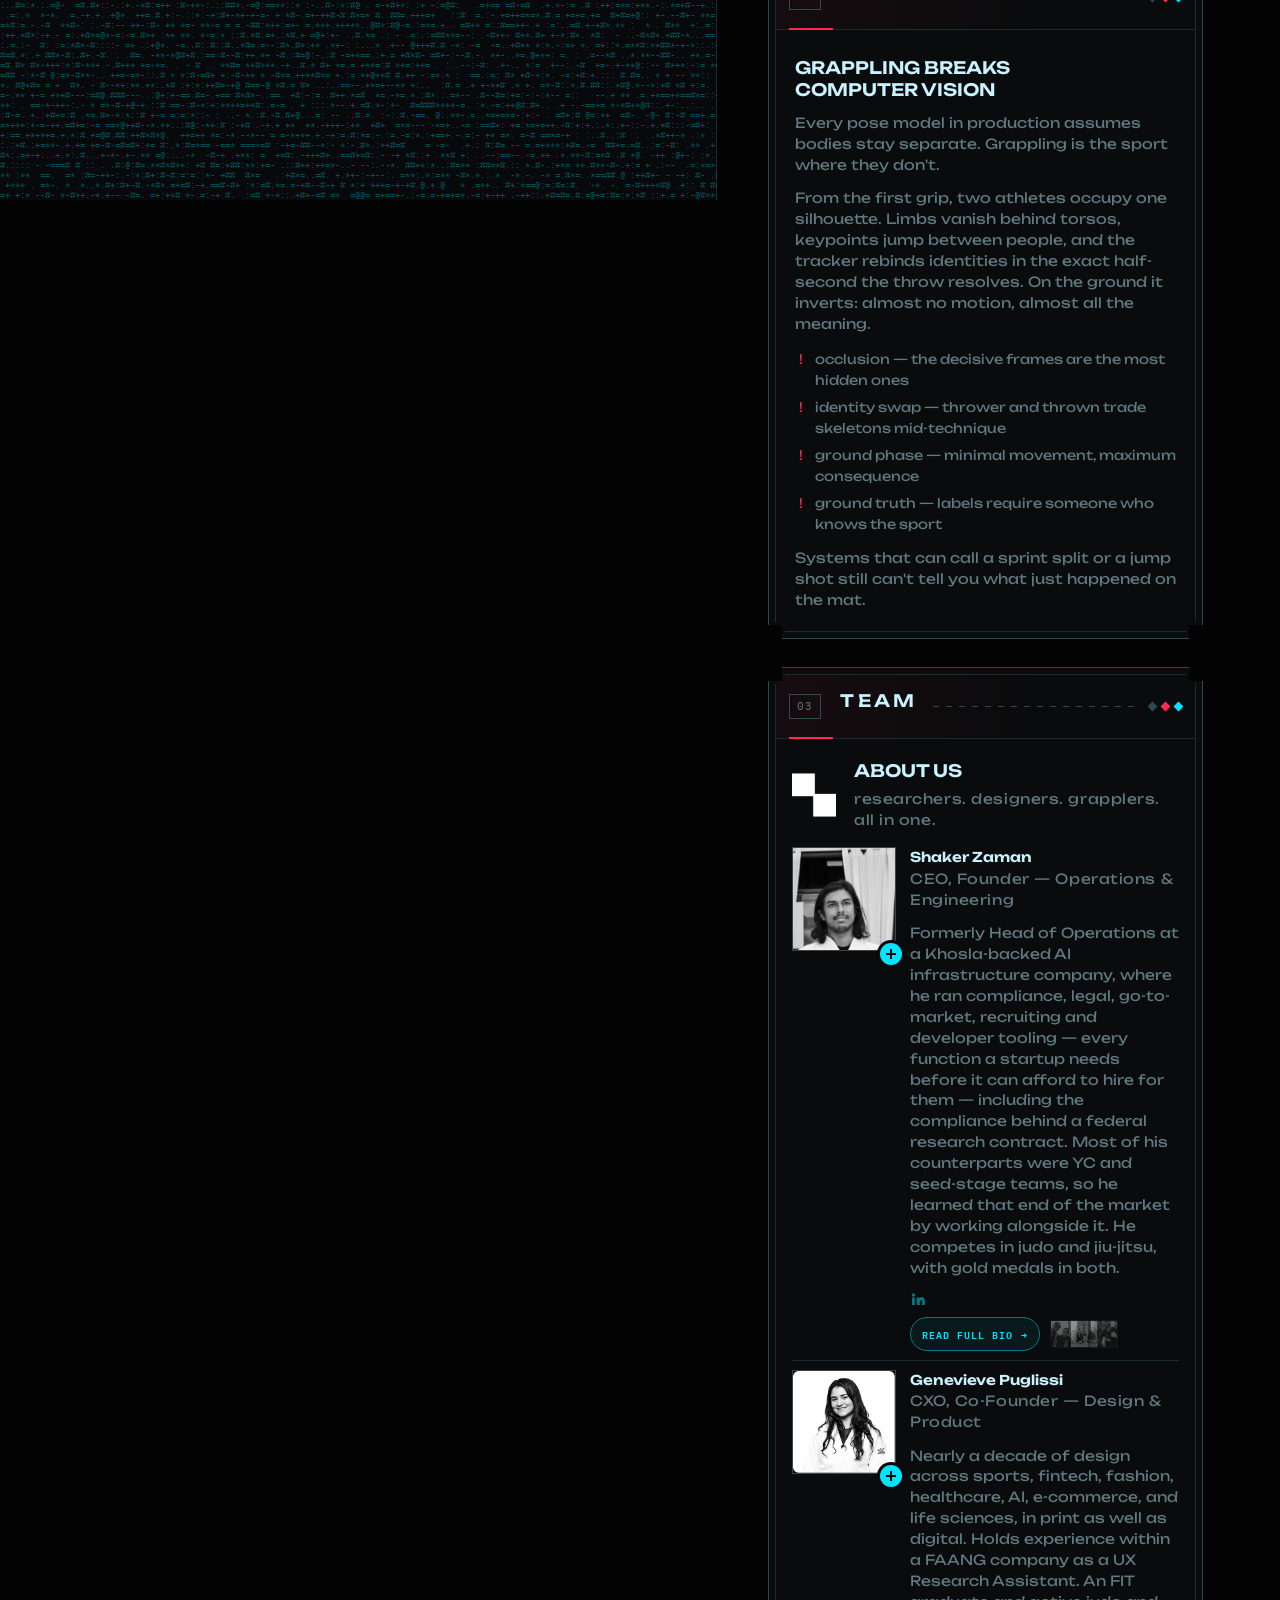
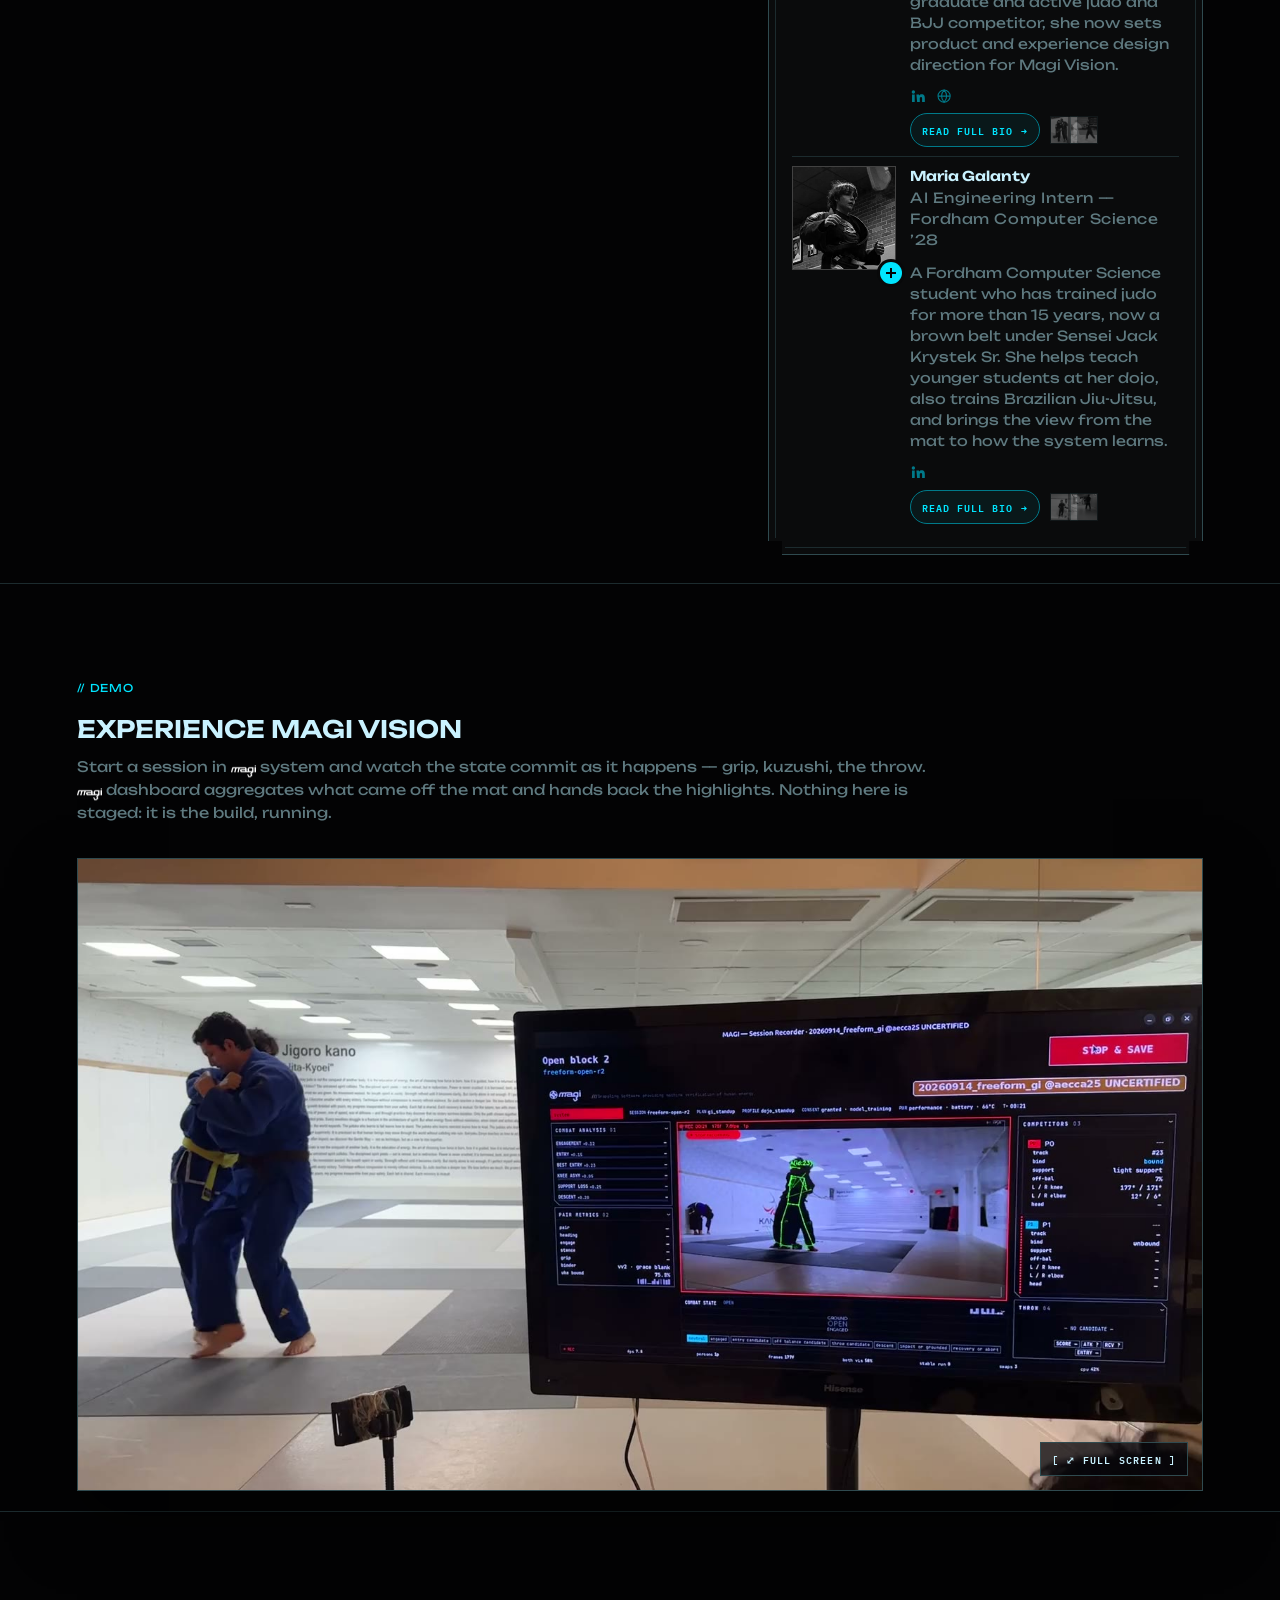
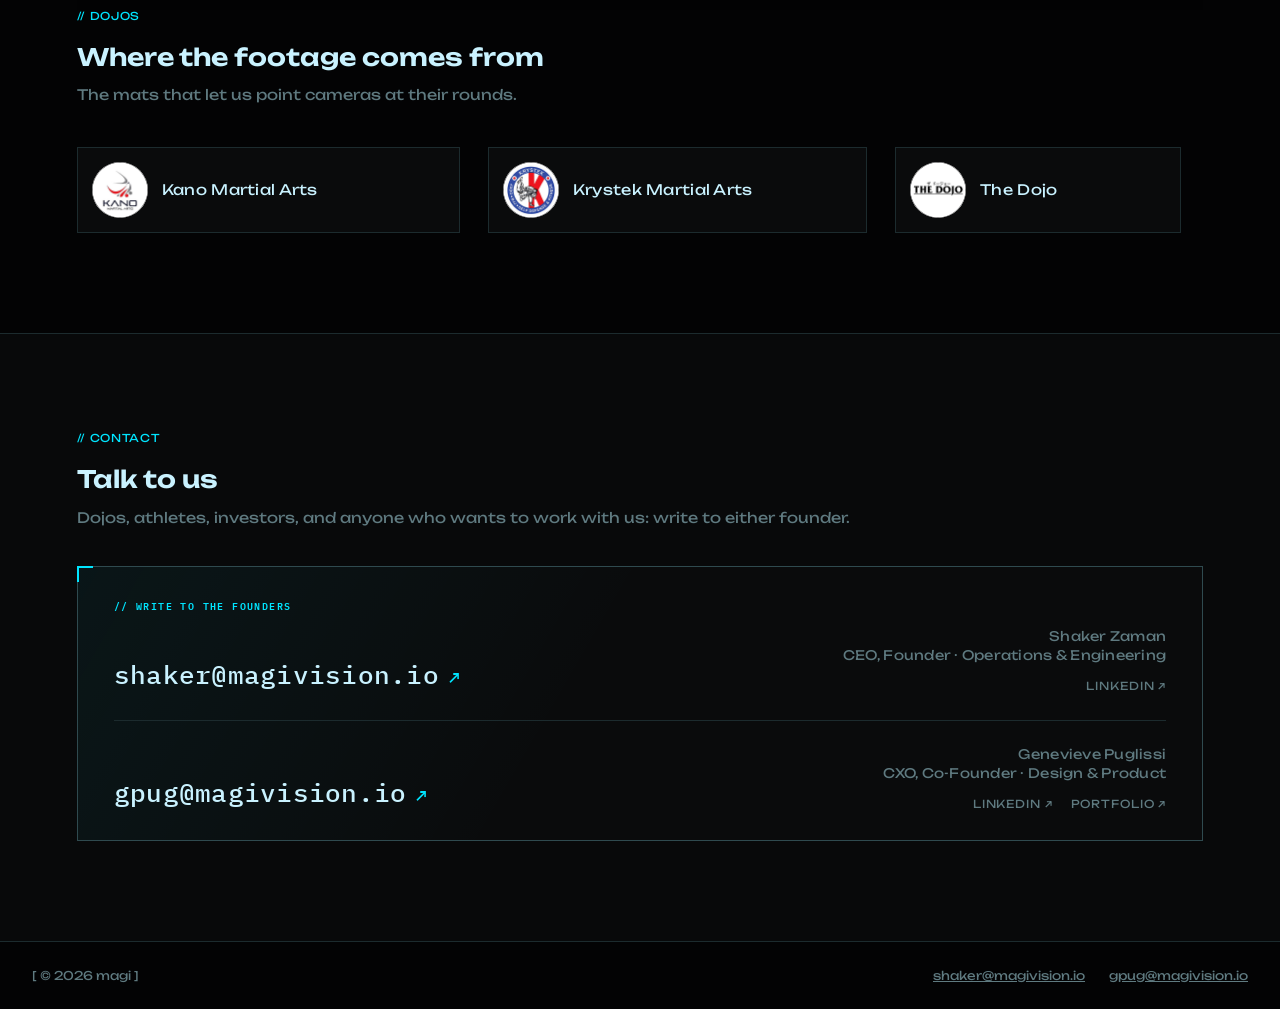
==== commit 7b471ec2: "Team: bio photo peek sits on the button's row, just to its right The "Read full bio" button and its " ====
--- a/index.html
+++ b/index.html
@@ -14,7 +14,7 @@
 <link rel="preconnect" href="https://fonts.googleapis.com">
 <link rel="preconnect" href="https://fonts.gstatic.com" crossorigin>
 <link href="https://fonts.googleapis.com/css2?family=IBM+Plex+Mono:wght@400;500;600;700&display=swap" rel="stylesheet">
-<link rel="stylesheet" href="css/style.css?v=20261119c">
+<link rel="stylesheet" href="css/style.css?v=20261119f">
 <link rel="stylesheet" href="css/header-pill.css?v=20260927c">
 </head>
 <body>
@@ -420,7 +420,7 @@
   </div>
 </dialog>
 
-<script src="js/main.js?v=20261119b"></script>
+<script src="js/main.js?v=20261119c"></script>
 <script src="js/header-pill.js?v=20260927b"></script>
 </body>
 </html>
--- a/css/style.css
+++ b/css/style.css
@@ -945,10 +945,17 @@
 /* Bio photo peek (js/main.js): small, faded greyscale thumbnails under
    the button. Secondary on purpose: they wake up a little on row hover and
    fully only under the pointer; the full photos live in the bio. */
+.member-actions {
+  display: flex;
+  flex-wrap: wrap;
+  align-items: center;
+  gap: 8px 12px;
+  margin: clamp(6px, 1vh, 10px) 0 0;
+}
+.member-actions .member-open { margin: 0; }
 .member-peek {
   display: flex;
   gap: 6px;
-  margin-top: 10px;
 }
 .member-peek-thumb {
   width: 34px;
@@ -970,8 +977,22 @@
 .member:hover .member-peek-thumb { opacity: 0.65; }
 .member-peek-thumb:hover { opacity: 1; border-color: var(--blue-dim); }
 .member-peek-thumb:hover img { filter: none; }
-@media (max-width: 640px) {
-  .member-peek-thumb { width: 30px; height: 30px; }
+/* Where the bio column is narrow the thumbnails overlap into a stack so
+   they still fit beside the button; hovering one lifts it to the front. */
+.member-peek-thumb { position: relative; background: var(--panel); }
+.member-peek-thumb:hover { z-index: 1; }
+@media (max-width: 1320px) {
+  .member-actions { gap: 8px 10px; }
+  .member-peek { gap: 0; }
+  .member-peek-thumb { width: 28px; height: 28px; box-shadow: 0 0 0 2px var(--panel); }
+  .member-peek-thumb + .member-peek-thumb { margin-left: -8px; }
+}
+/* tablet columns and phones: a tighter stack (fits beside the button down
+   to a 375px-wide phone; narrower than that it drops below the button) */
+@media (max-width: 1100px) {
+  .member-actions { gap: 8px 6px; }
+  .member-peek-thumb { width: 20px; height: 20px; }
+  .member-peek-thumb + .member-peek-thumb { margin-left: -9px; }
 }
 .member-open:focus-visible { outline: 1px solid var(--blue); outline-offset: 3px; }
 
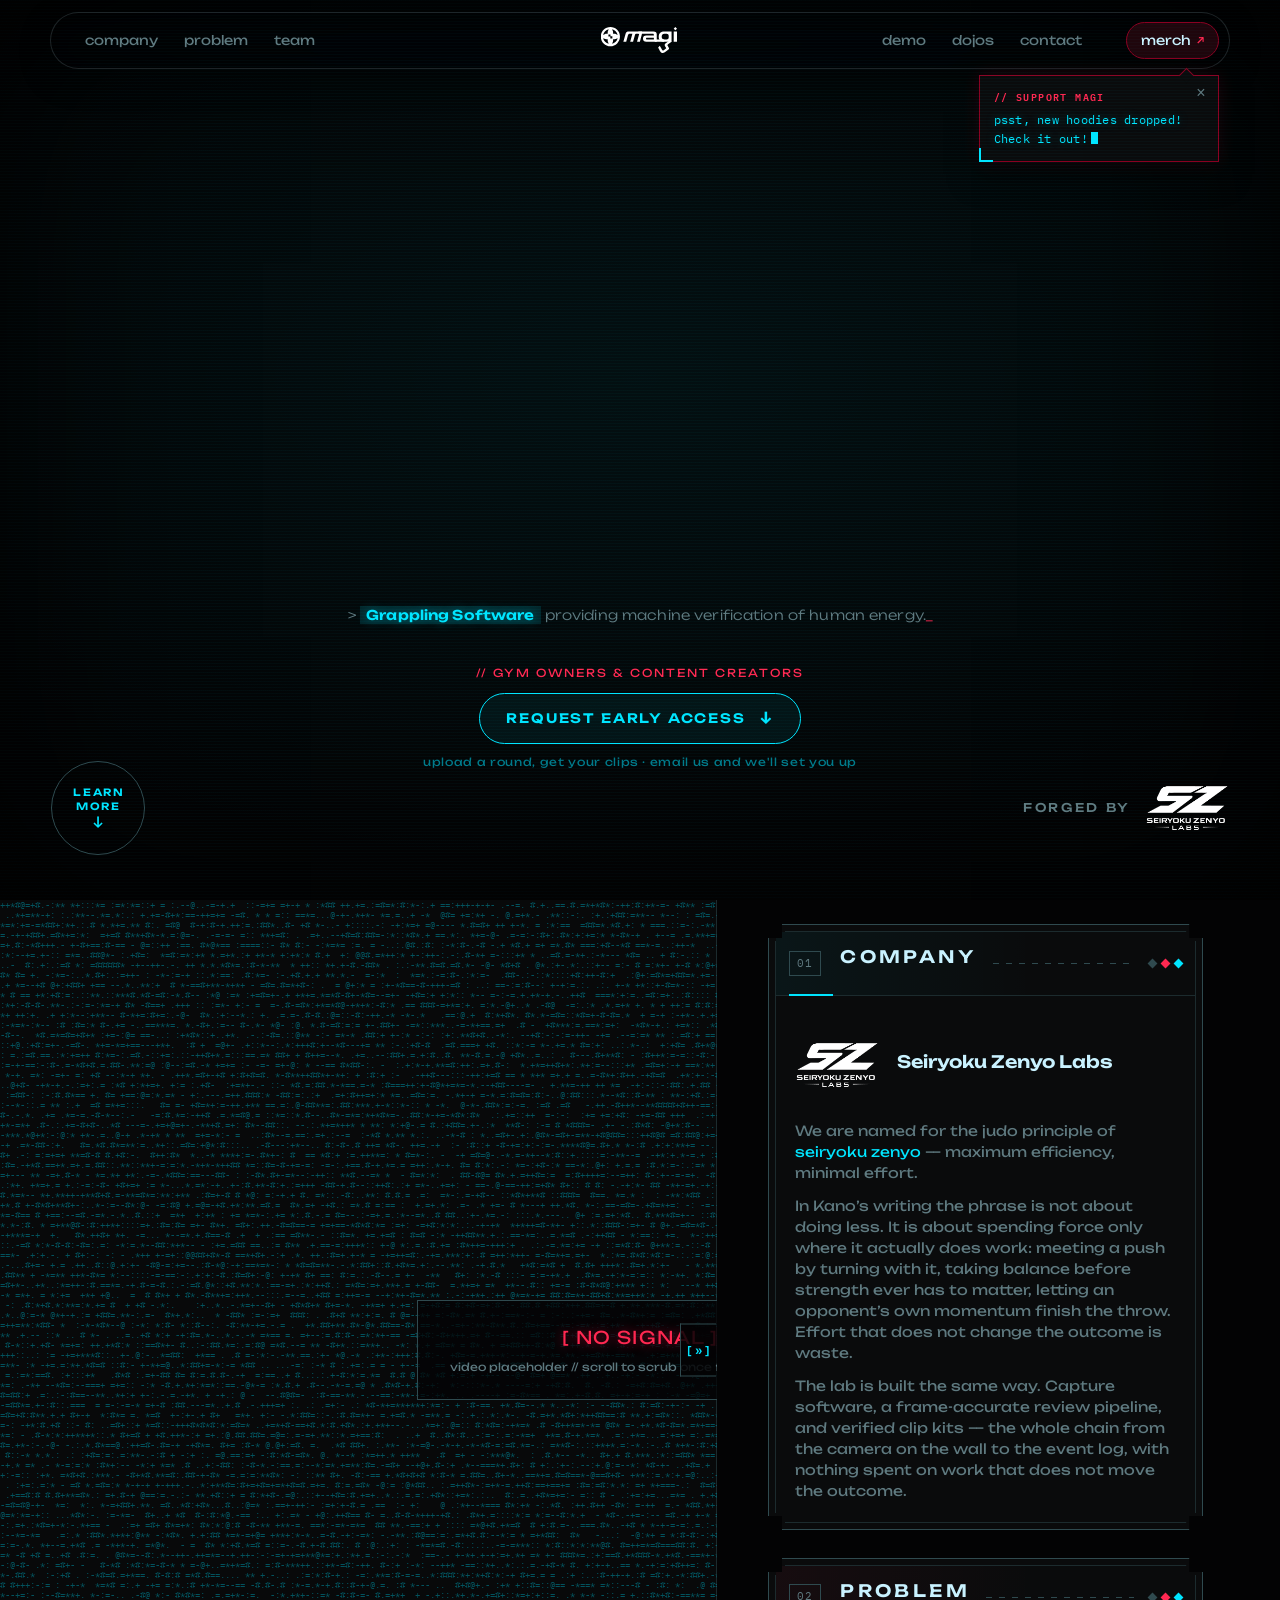
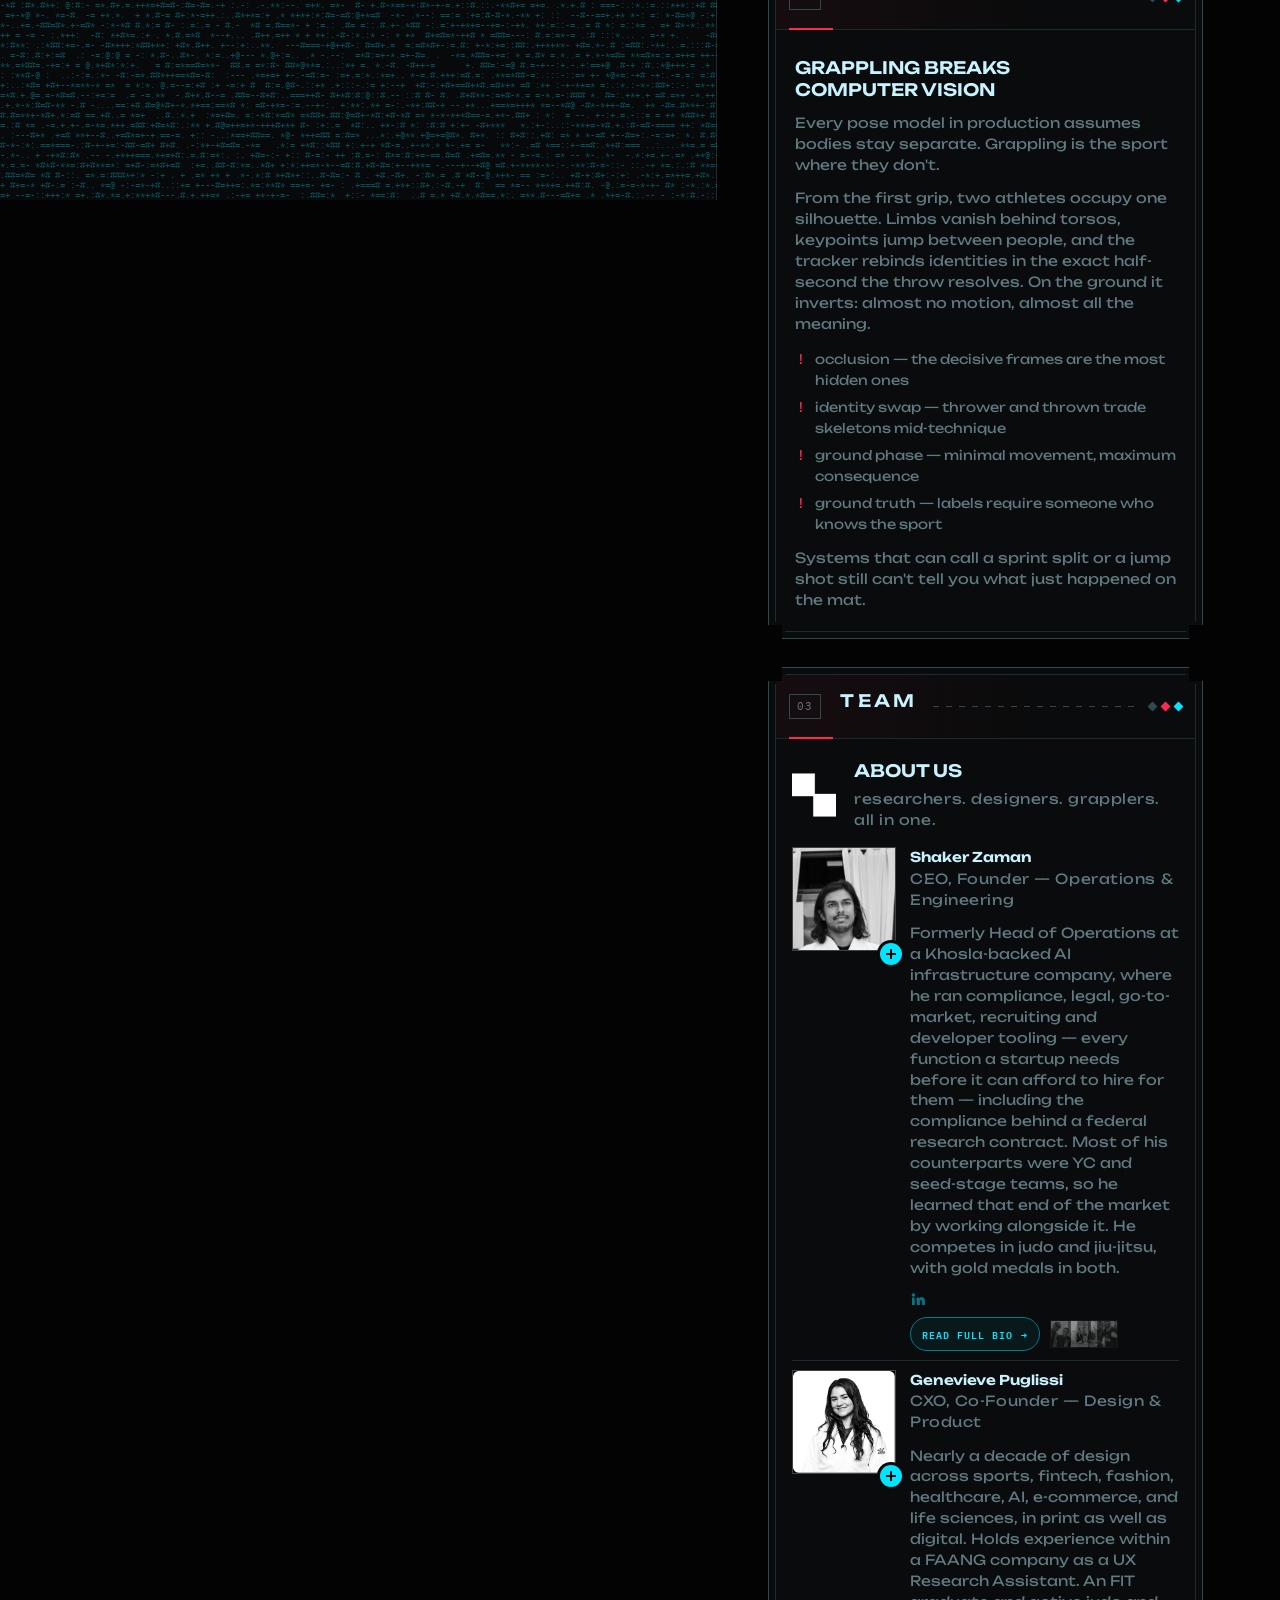
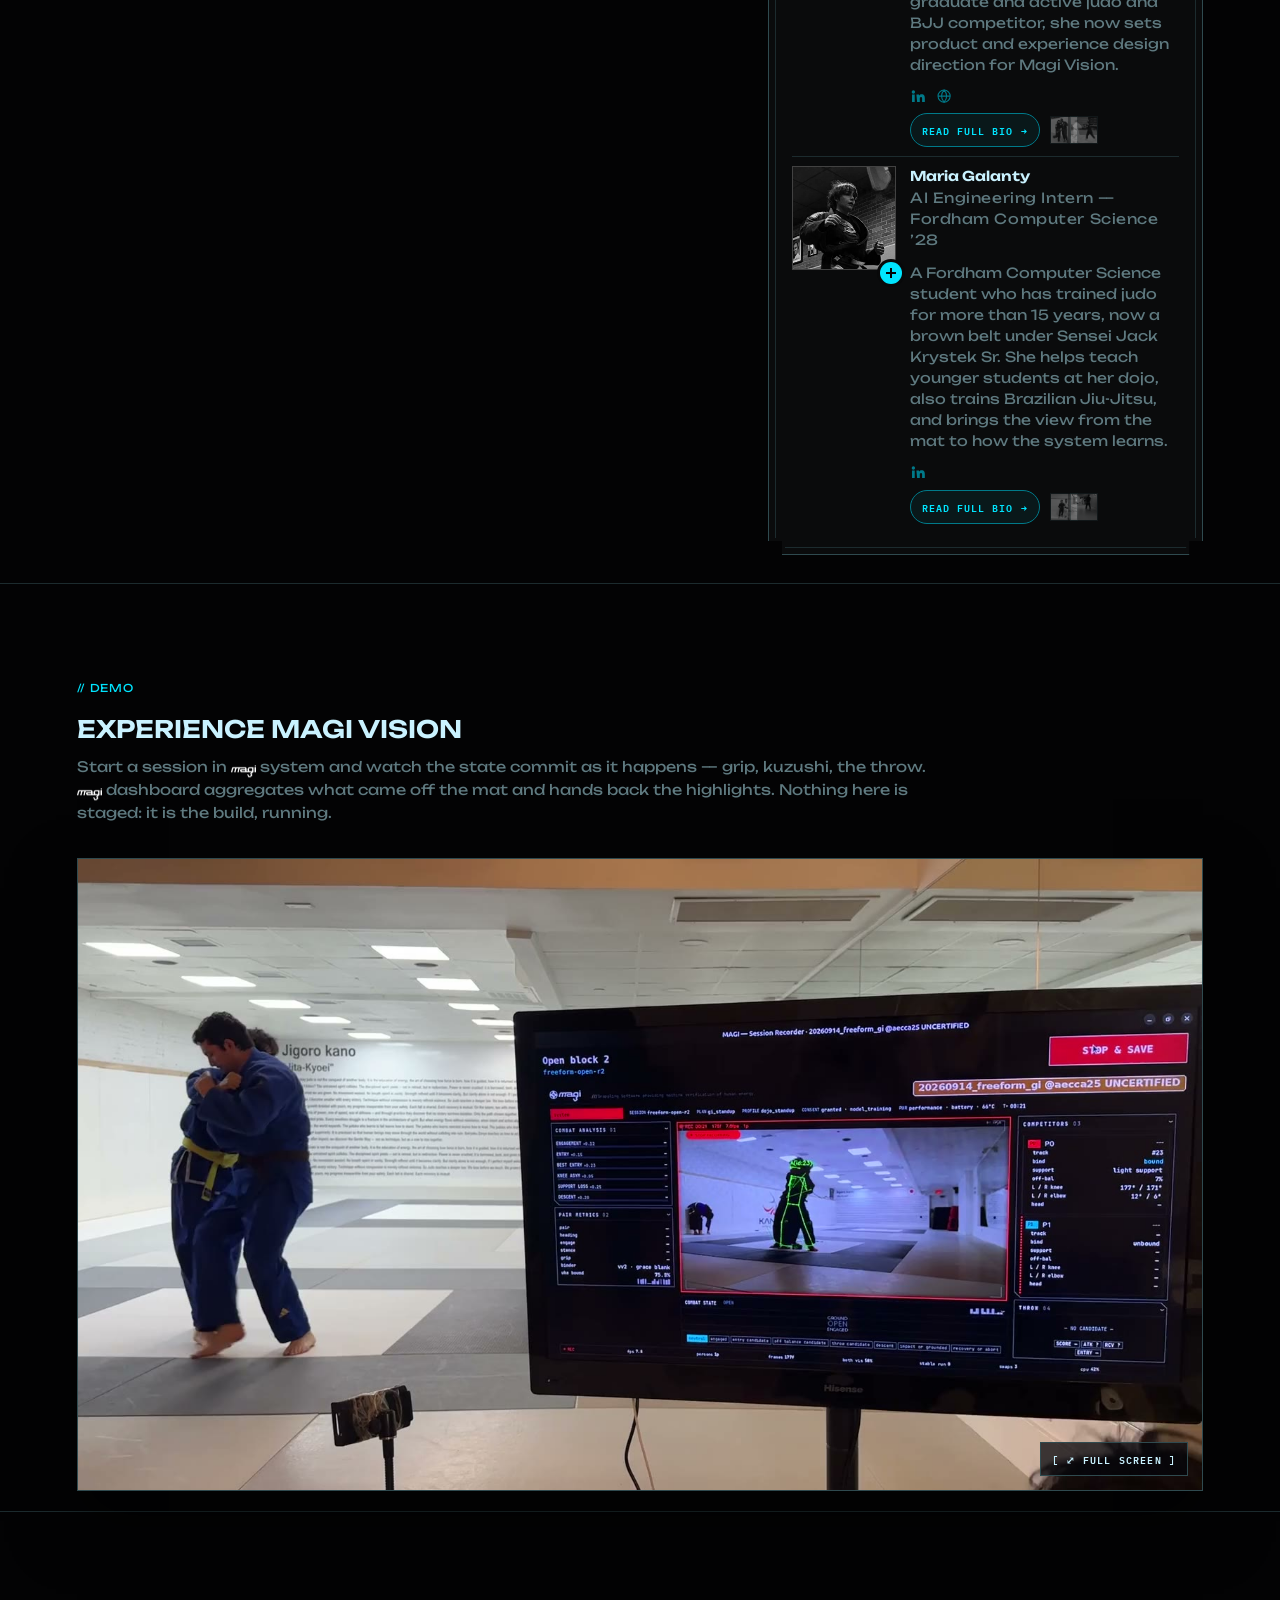
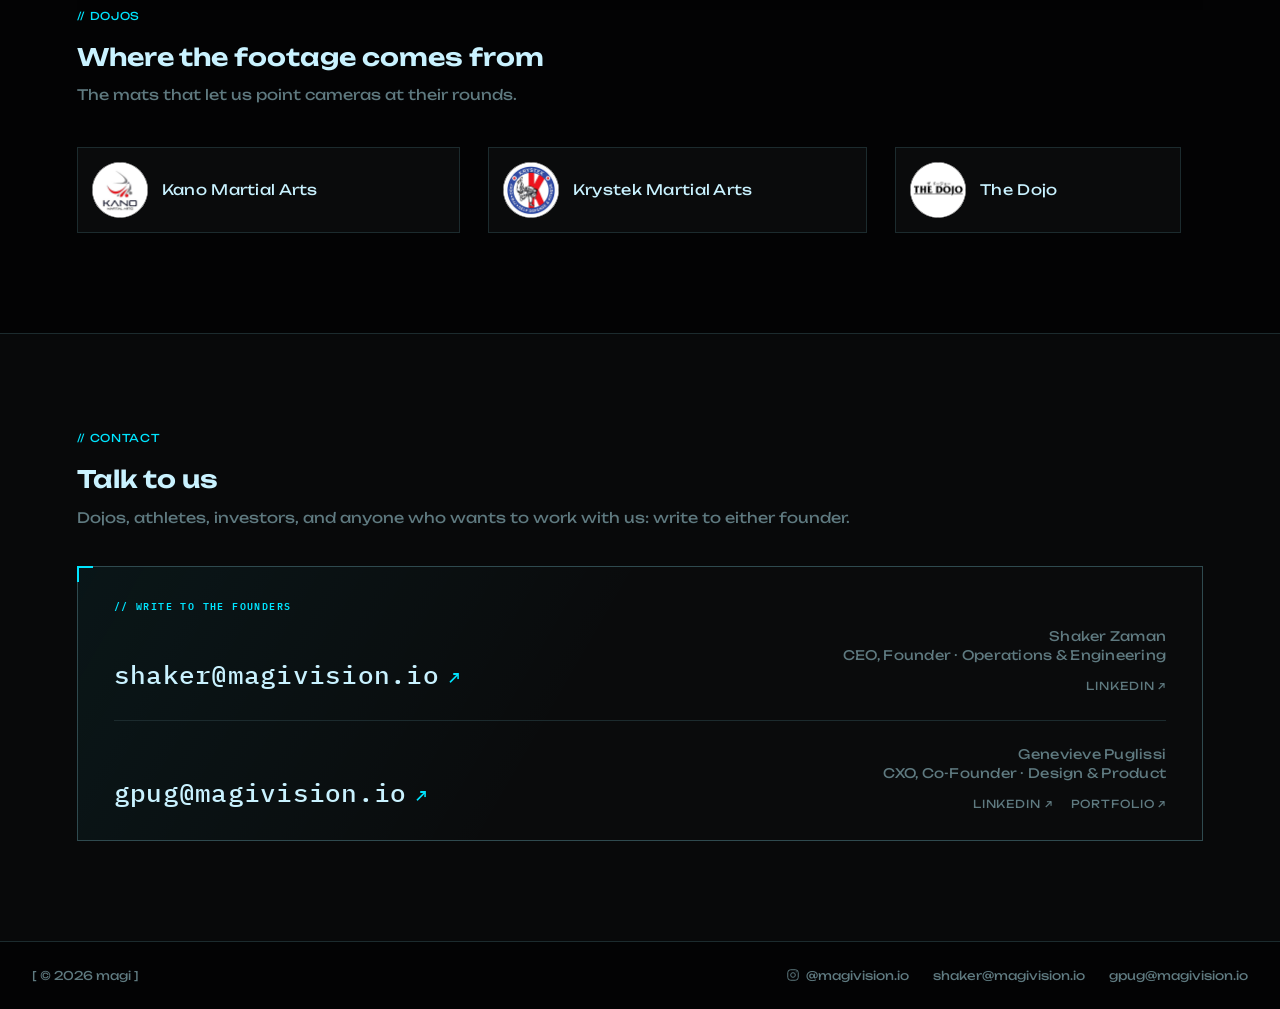
==== commit 1a38869c: "Shop: who makes this (SZ Labs + Magi Vision), Instagram in footers, merch chip right on phones Promo" ====
--- a/index.html
+++ b/index.html
@@ -14,8 +14,8 @@
 <link rel="preconnect" href="https://fonts.googleapis.com">
 <link rel="preconnect" href="https://fonts.gstatic.com" crossorigin>
 <link href="https://fonts.googleapis.com/css2?family=IBM+Plex+Mono:wght@400;500;600;700&display=swap" rel="stylesheet">
-<link rel="stylesheet" href="css/style.css?v=20261119f">
-<link rel="stylesheet" href="css/header-pill.css?v=20260927c">
+<link rel="stylesheet" href="css/style.css?v=20261122a">
+<link rel="stylesheet" href="css/header-pill.css?v=20261122a">
 </head>
 <body>
 
@@ -387,7 +387,7 @@
 
 <footer class="site-footer" data-header-tone="ink">
   <span>[ © <span id="year"></span> magi ]</span>
-  <span class="footer-links"><a href="mailto:shaker@magivision.io">shaker@magivision.io</a><a href="mailto:gpug@magivision.io">gpug@magivision.io</a></span>
+  <span class="footer-links"><a class="footer-ig" href="https://www.instagram.com/magivision.io/" target="_blank" rel="noopener" aria-label="Magi Vision on Instagram"><svg class="ig-icon" viewBox="0 0 24 24" aria-hidden="true" fill="none" stroke="currentColor" stroke-width="1.7"><rect x="3" y="3" width="18" height="18" rx="5"/><circle cx="12" cy="12" r="4"/><circle cx="17.4" cy="6.6" r="0.9" fill="currentColor" stroke="none"/></svg>@magivision.io</a><a href="mailto:shaker@magivision.io">shaker@magivision.io</a><a href="mailto:gpug@magivision.io">gpug@magivision.io</a></span>
 </footer>
 
 <!-- Team bios. One dialog, filled from whichever member was opened: the photo,
--- a/css/style.css
+++ b/css/style.css
@@ -796,6 +796,10 @@
   flex-wrap: wrap;
   gap: 8px 24px;
 }
+.footer-links a { text-decoration: none; }
+.footer-links a:hover, .footer-links a:focus-visible { color: var(--text); }
+.footer-ig { display: inline-flex; align-items: center; gap: 6px; }
+.ig-icon { width: 14px; height: 14px; flex: none; }
 
 /* ---------- responsive ---------- */
 
--- a/css/header-pill.css
+++ b/css/header-pill.css
@@ -204,7 +204,8 @@
   .site-nav a, .site-nav a + a { padding: 7px 9px; }
 }
 
-/* mobile: merch | lockup | menu, the menu dropping as a panel under the bar */
+/* mobile: menu | lockup | merch — merch stays on the right, as on desktop;
+   the menu drops as a panel under the bar */
 @media (max-width: 860px) {
   .site-header,
   .site-header.scrolled {
@@ -213,12 +214,10 @@
     gap: 8px;   /* at 24px the side columns could not hold the merch chip and the lockup drifted */
     padding: 7px 8px;
   }
-  .nav-merch { grid-column: 1; grid-row: 1; justify-self: start; }
+  .nav-toggle { grid-column: 1; grid-row: 1; justify-self: start; border-radius: 999px; width: 38px; height: 30px; }
   .site-header .logo { grid-column: 2; grid-row: 1; }
-  .nav-toggle { grid-column: 3; grid-row: 1; justify-self: end; border-radius: 999px; width: 38px; height: 30px; }
+  .nav-merch { grid-column: 3; grid-row: 1; justify-self: end; }
   .merch-link { padding: 6px 12px; font-size: 12px; }
-  .merch-cta { right: auto; left: 0; }
-  .merch-cta::before { right: auto; left: 26px; }
   .site-nav {
     top: calc(100% + 8px);
     padding: 6px;
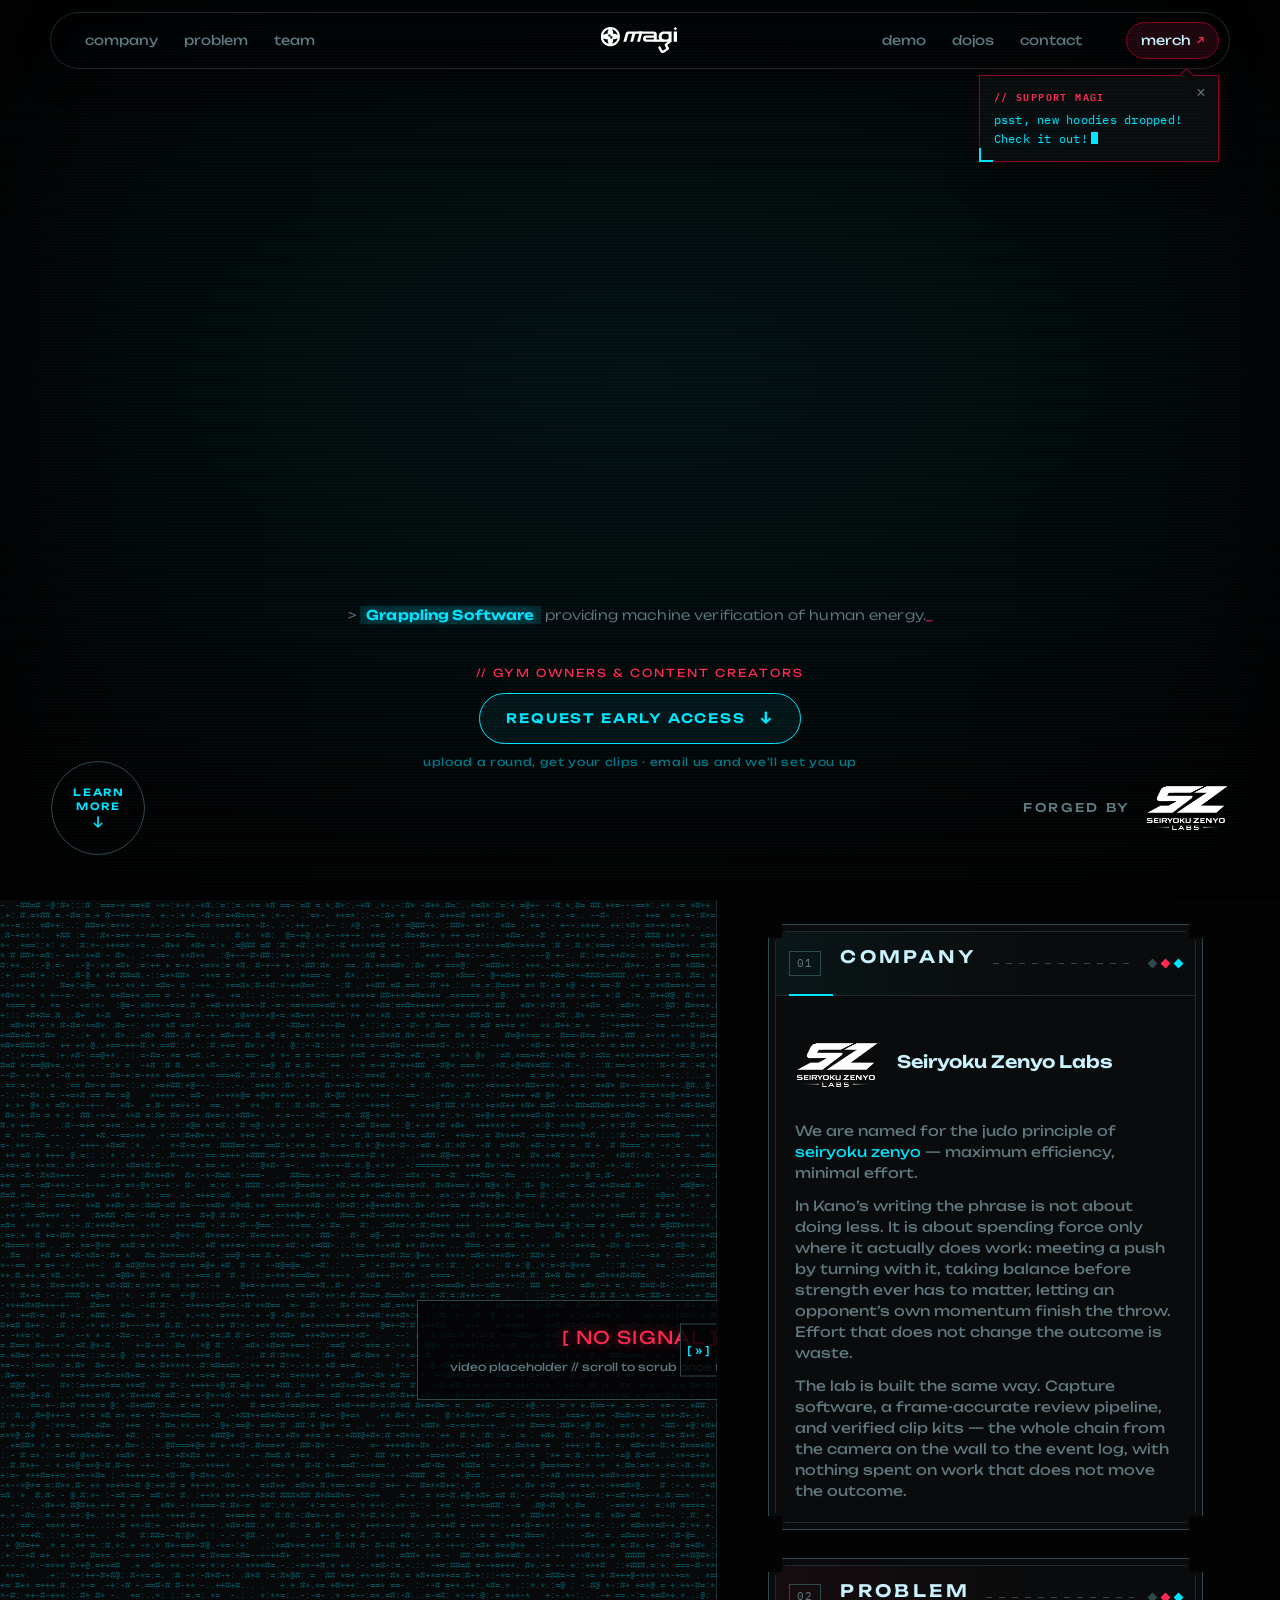
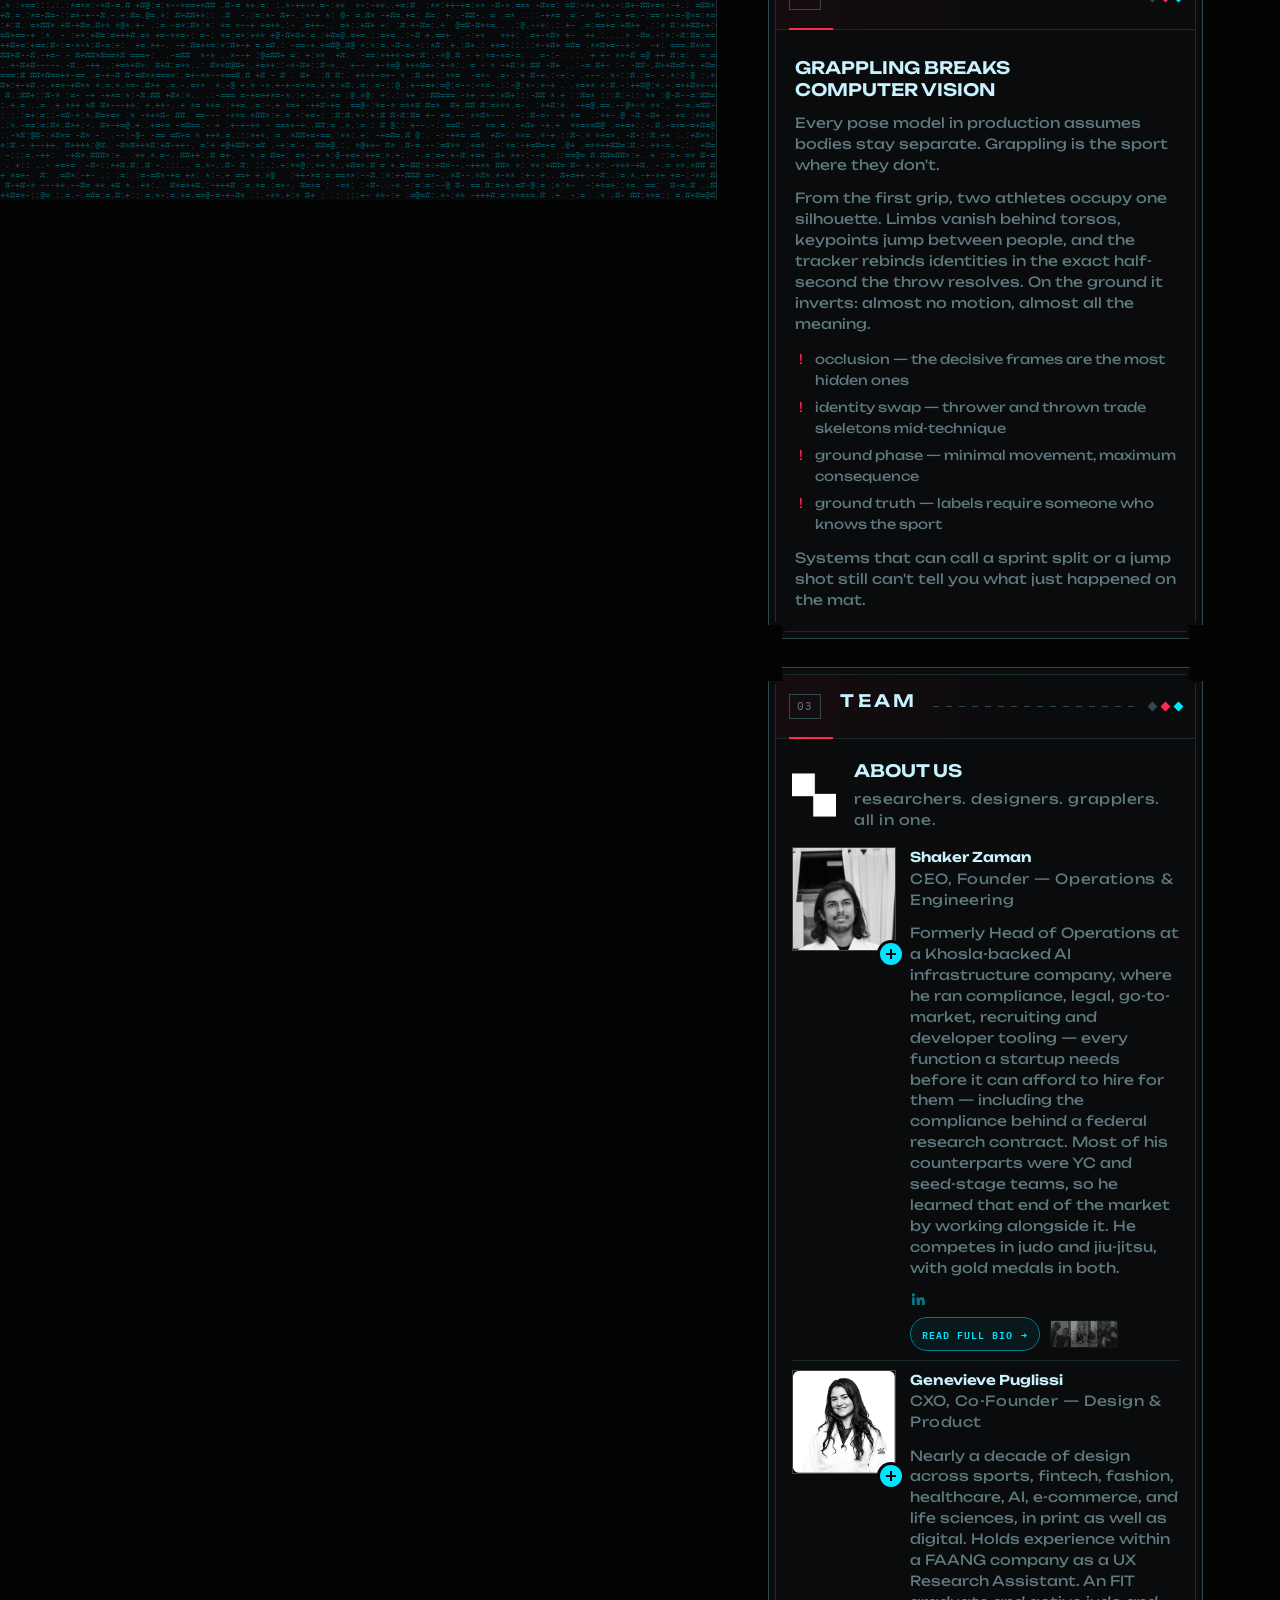
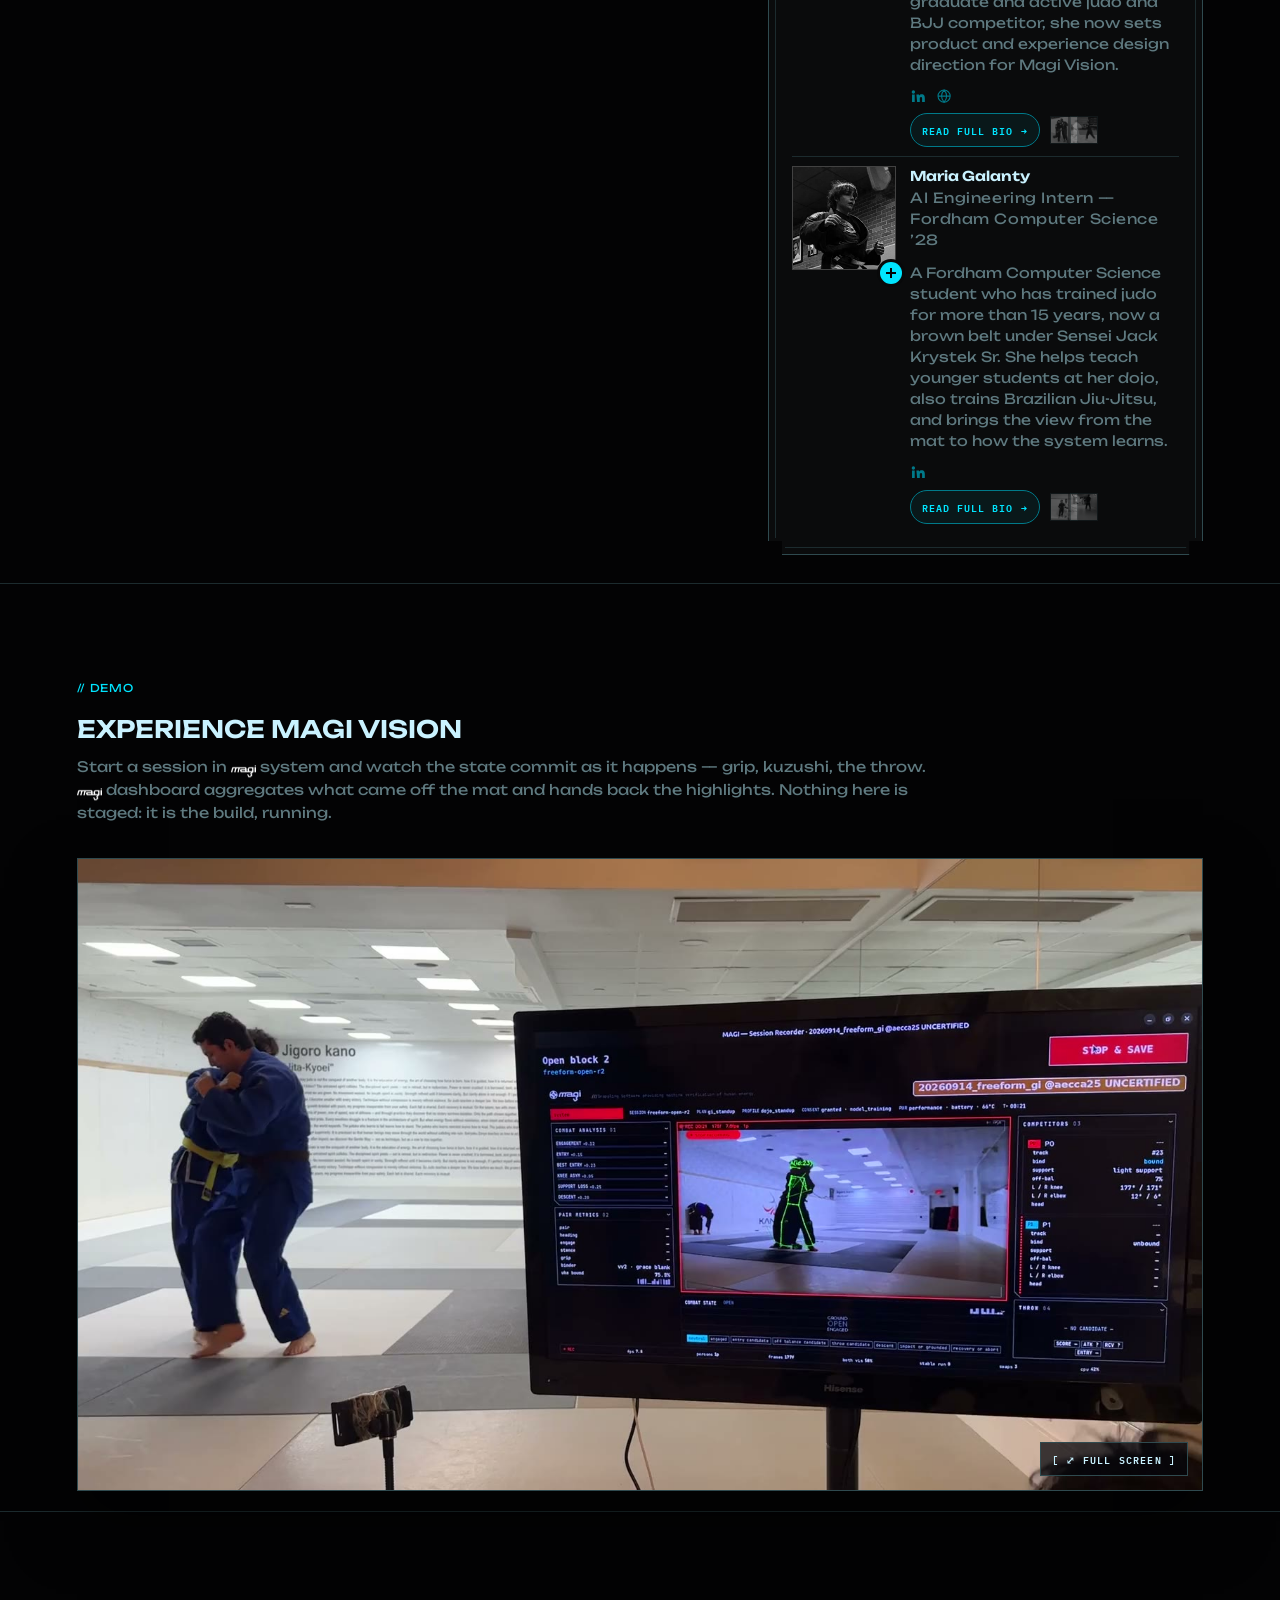
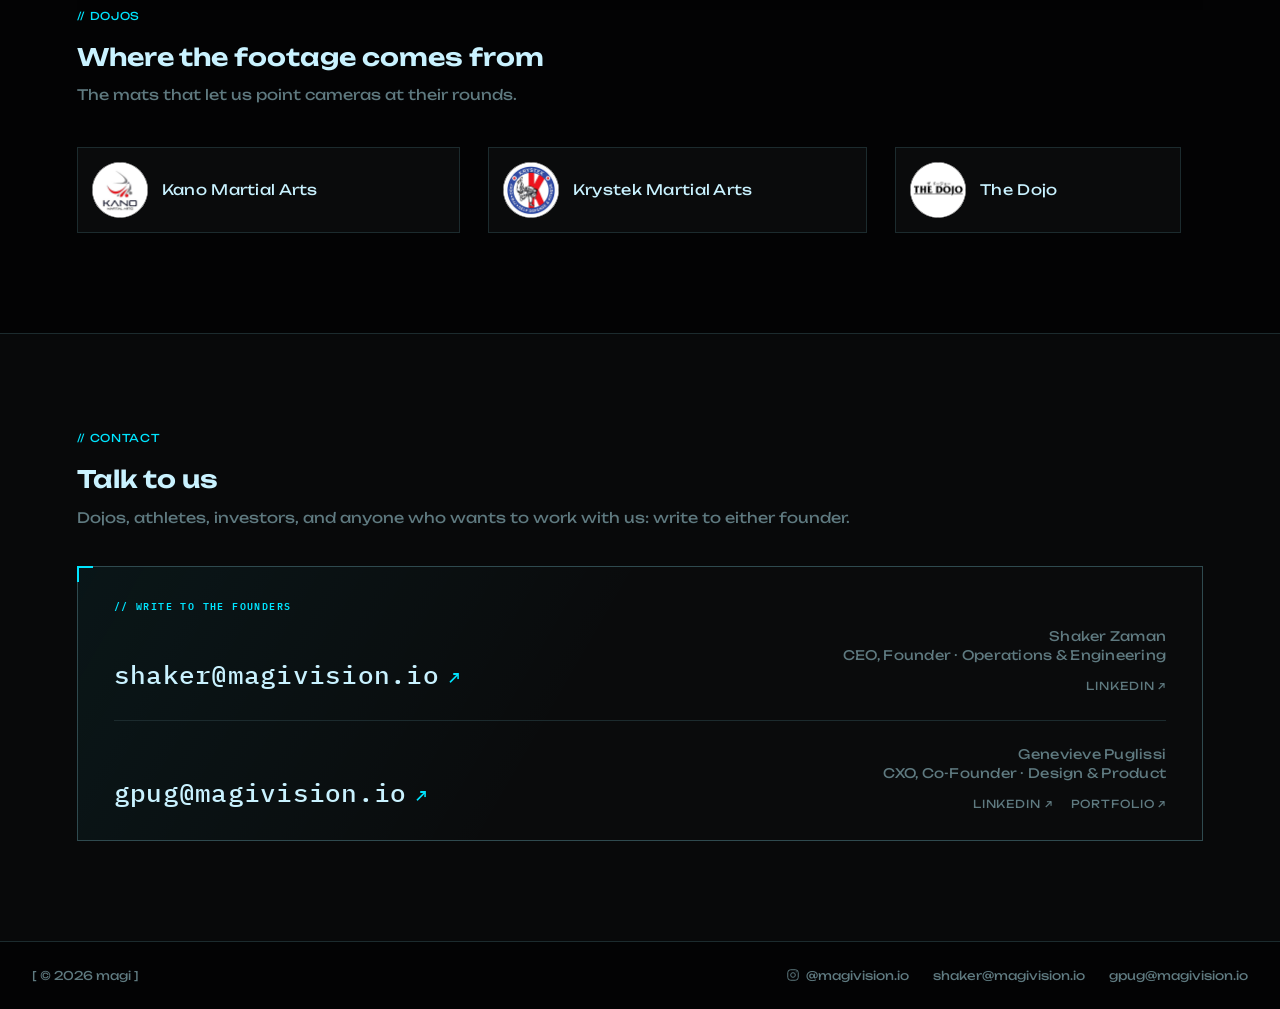
==== commit 69588e12: "Link previews: liquid metal magi OG image + motto on home and shop Adds a 1200x630 Open Graph / Twit" ====
--- a/index.html
+++ b/index.html
@@ -10,7 +10,20 @@
 <link rel="icon" href="assets/img/favicon/favicon-32.png?v=20261118" sizes="32x32" type="image/png">
 <link rel="icon" href="assets/img/favicon/favicon-192.png?v=20261118" sizes="192x192" type="image/png">
 <link rel="apple-touch-icon" href="assets/img/favicon/apple-touch-icon.png?v=20261118">
-<meta name="description" content="[EDIT: one-line company description for search/social previews]">
+<meta name="description" content="See clearly. Move simply. Waste nothing.">
+<meta property="og:type" content="website">
+<meta property="og:site_name" content="Magi Vision">
+<meta property="og:title" content="Magi Vision">
+<meta property="og:description" content="See clearly. Move simply. Waste nothing.">
+<meta property="og:url" content="https://magivision.io/">
+<meta property="og:image" content="https://magivision.io/assets/img/og/magi-og.png?v=20261124">
+<meta property="og:image:width" content="1200">
+<meta property="og:image:height" content="630">
+<meta property="og:image:alt" content="Liquid metal magi logo. See clearly. Move simply. Waste nothing.">
+<meta name="twitter:card" content="summary_large_image">
+<meta name="twitter:title" content="Magi Vision">
+<meta name="twitter:description" content="See clearly. Move simply. Waste nothing.">
+<meta name="twitter:image" content="https://magivision.io/assets/img/og/magi-og.png?v=20261124">
 <link rel="preconnect" href="https://fonts.googleapis.com">
 <link rel="preconnect" href="https://fonts.gstatic.com" crossorigin>
 <link href="https://fonts.googleapis.com/css2?family=IBM+Plex+Mono:wght@400;500;600;700&display=swap" rel="stylesheet">
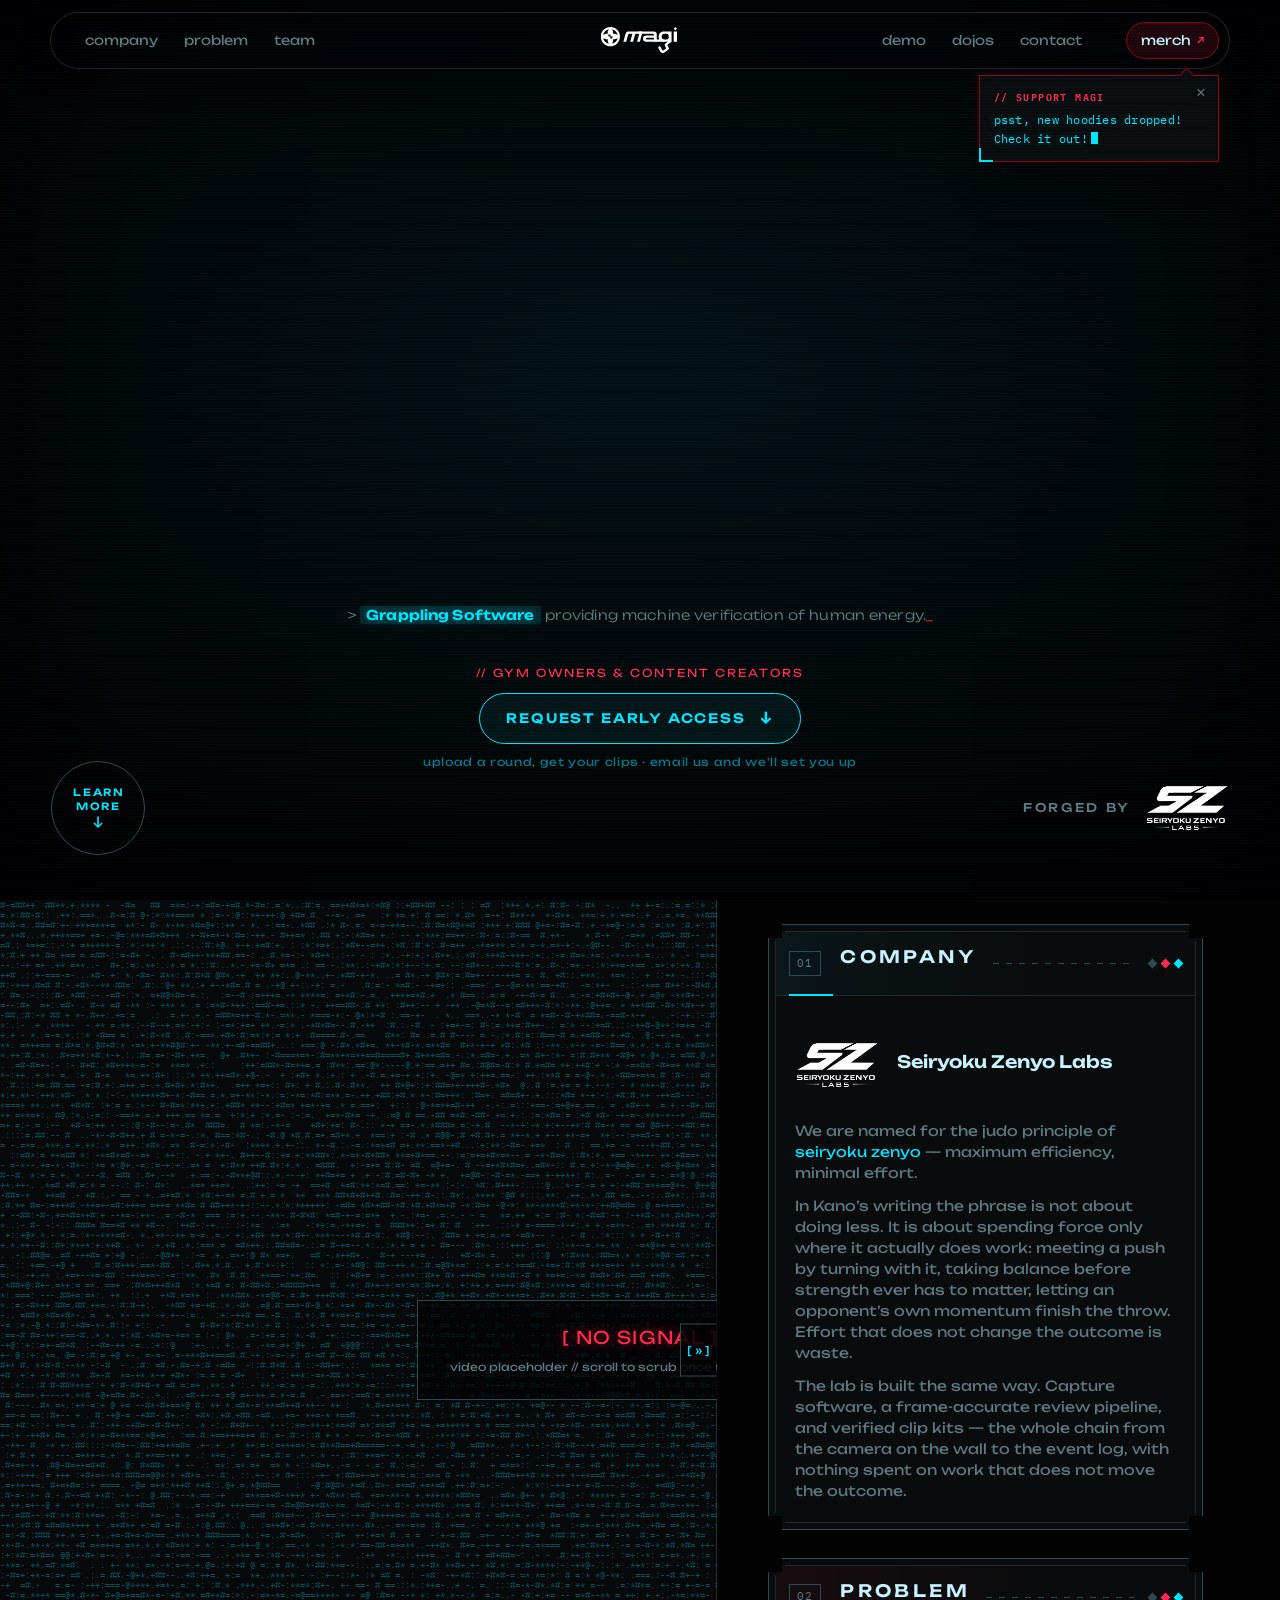
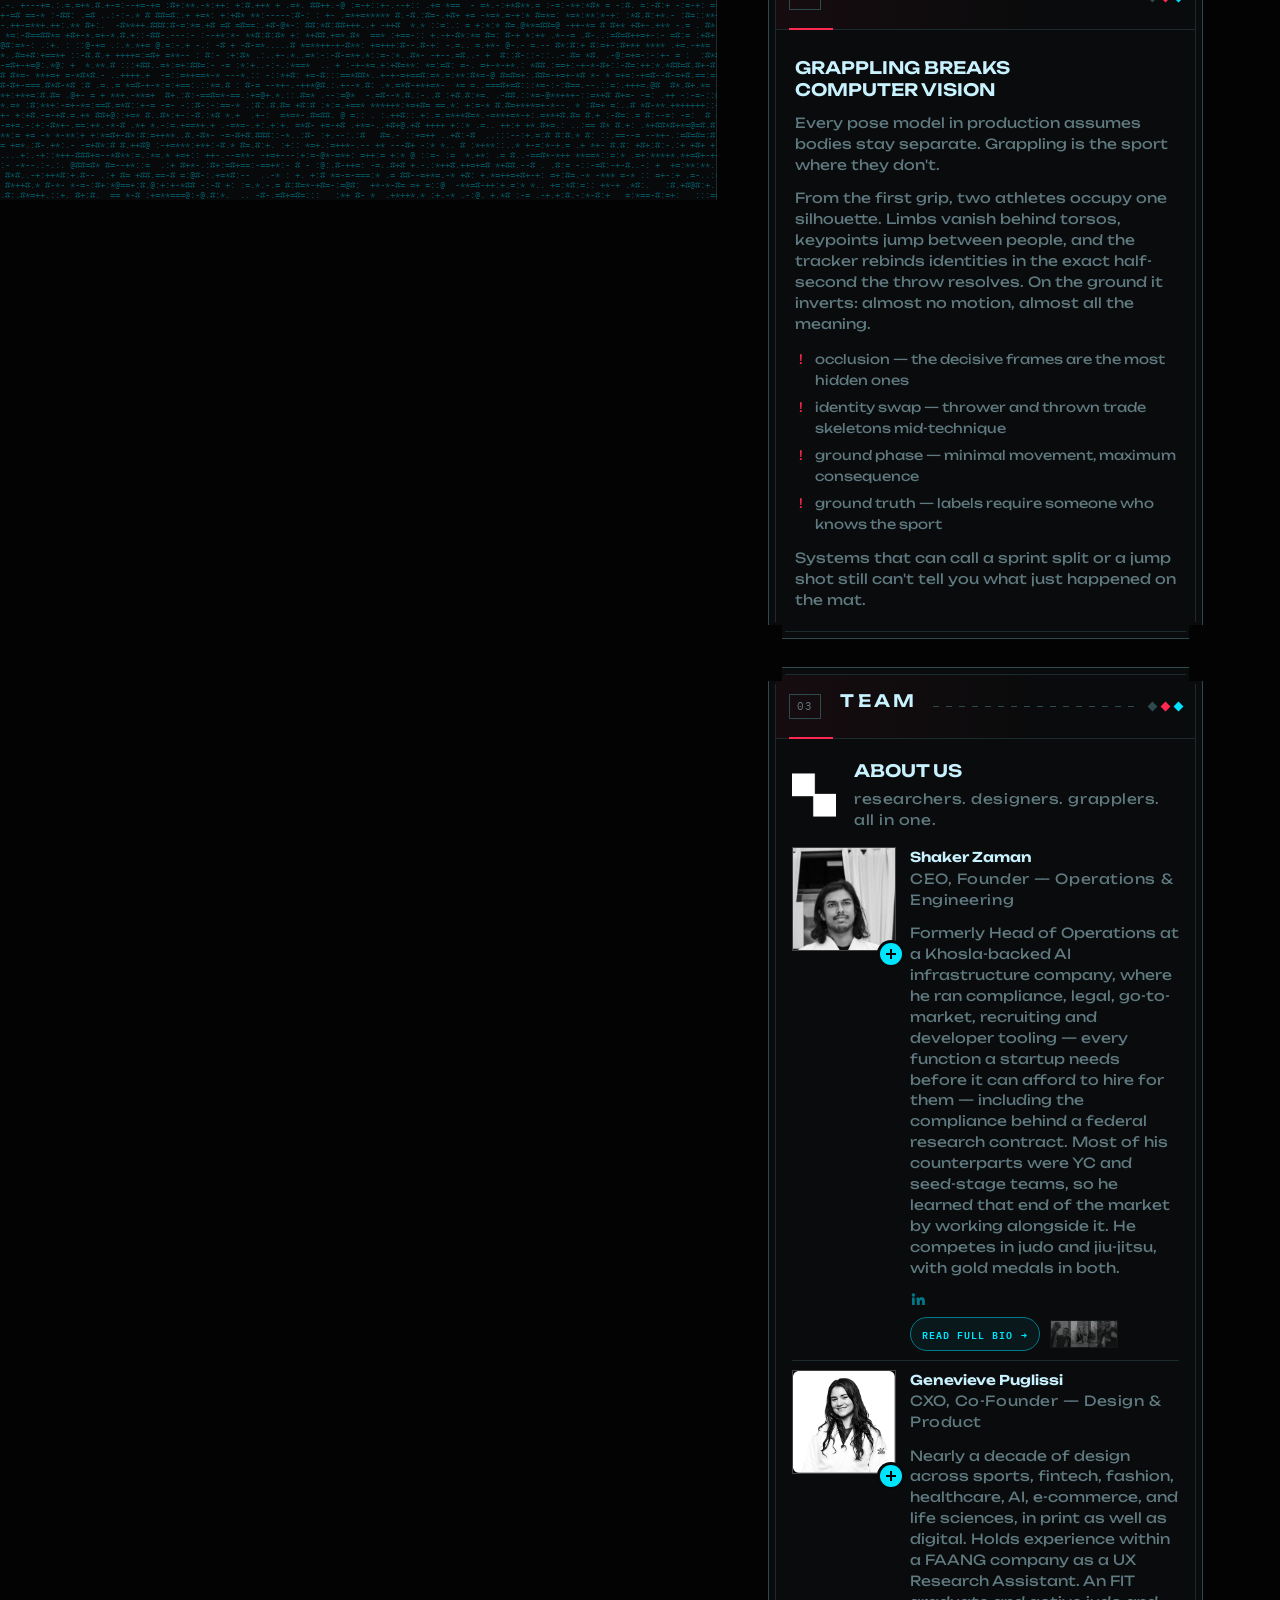
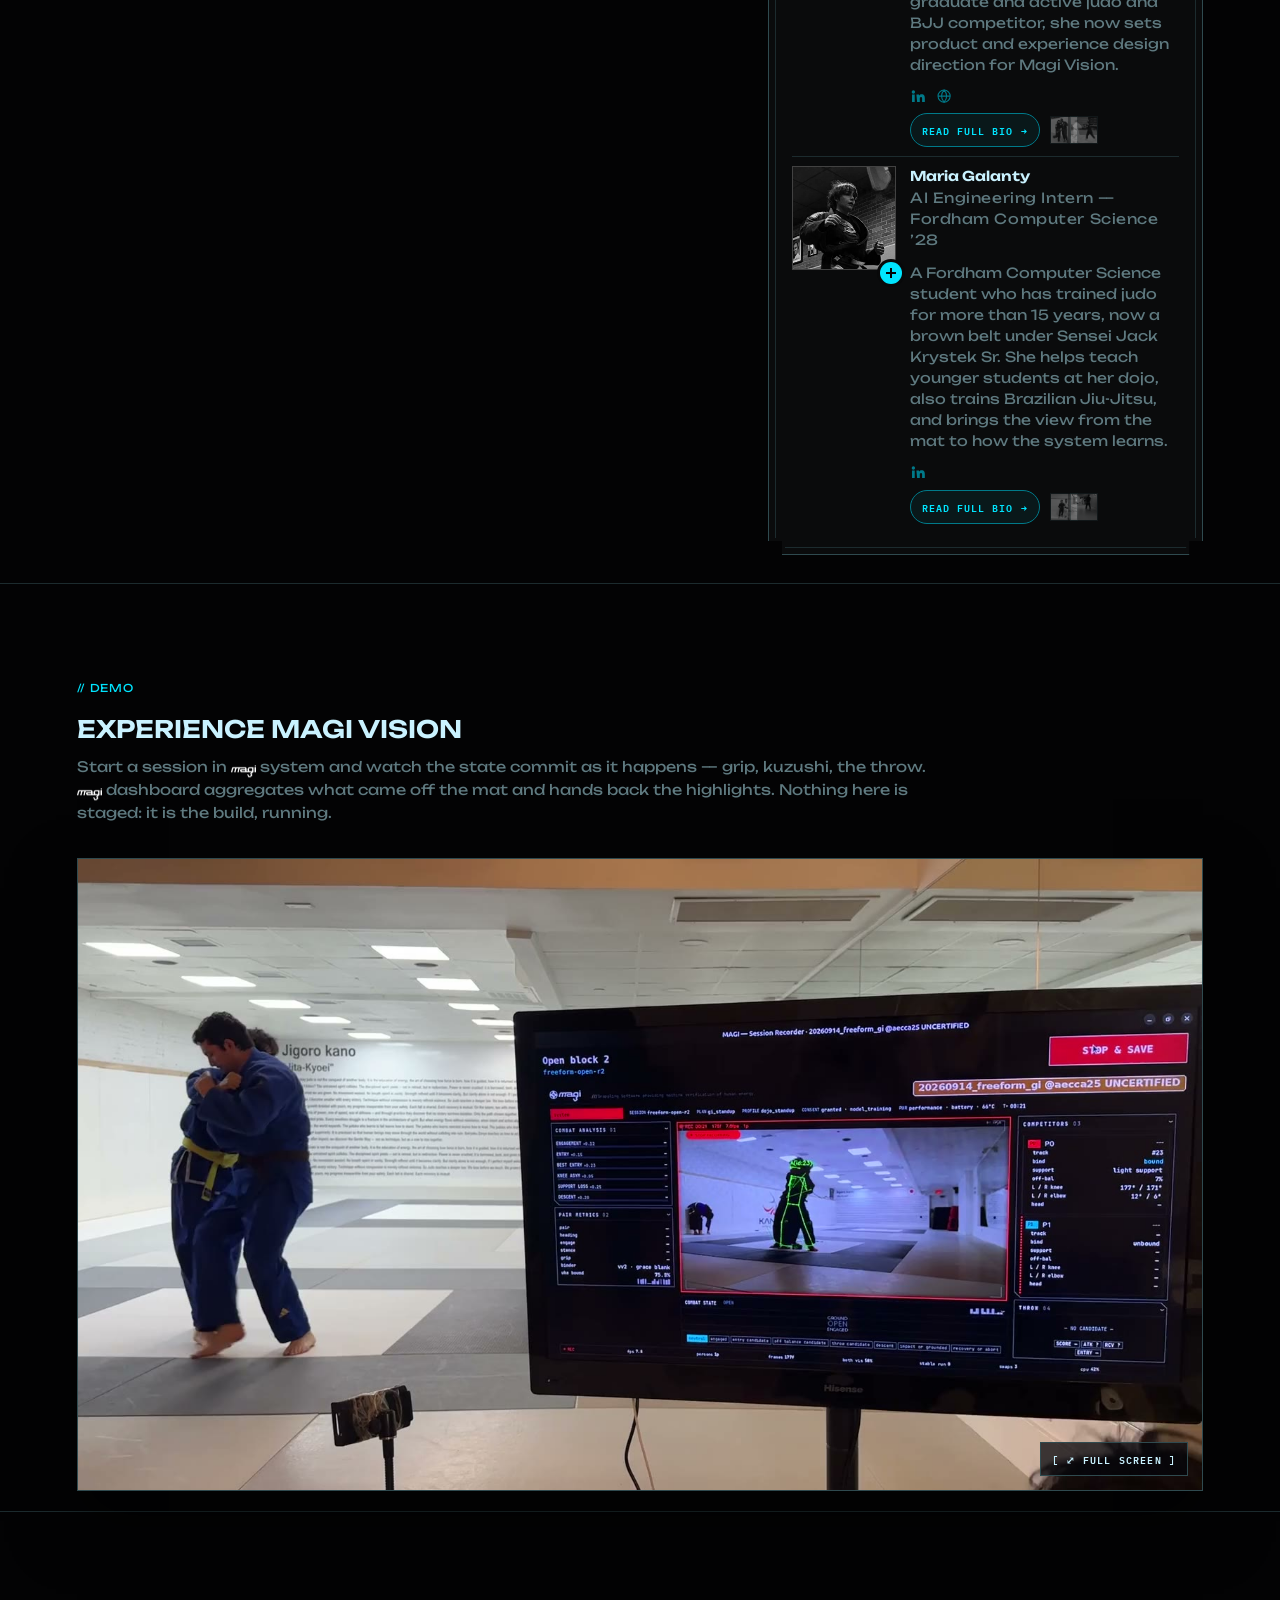
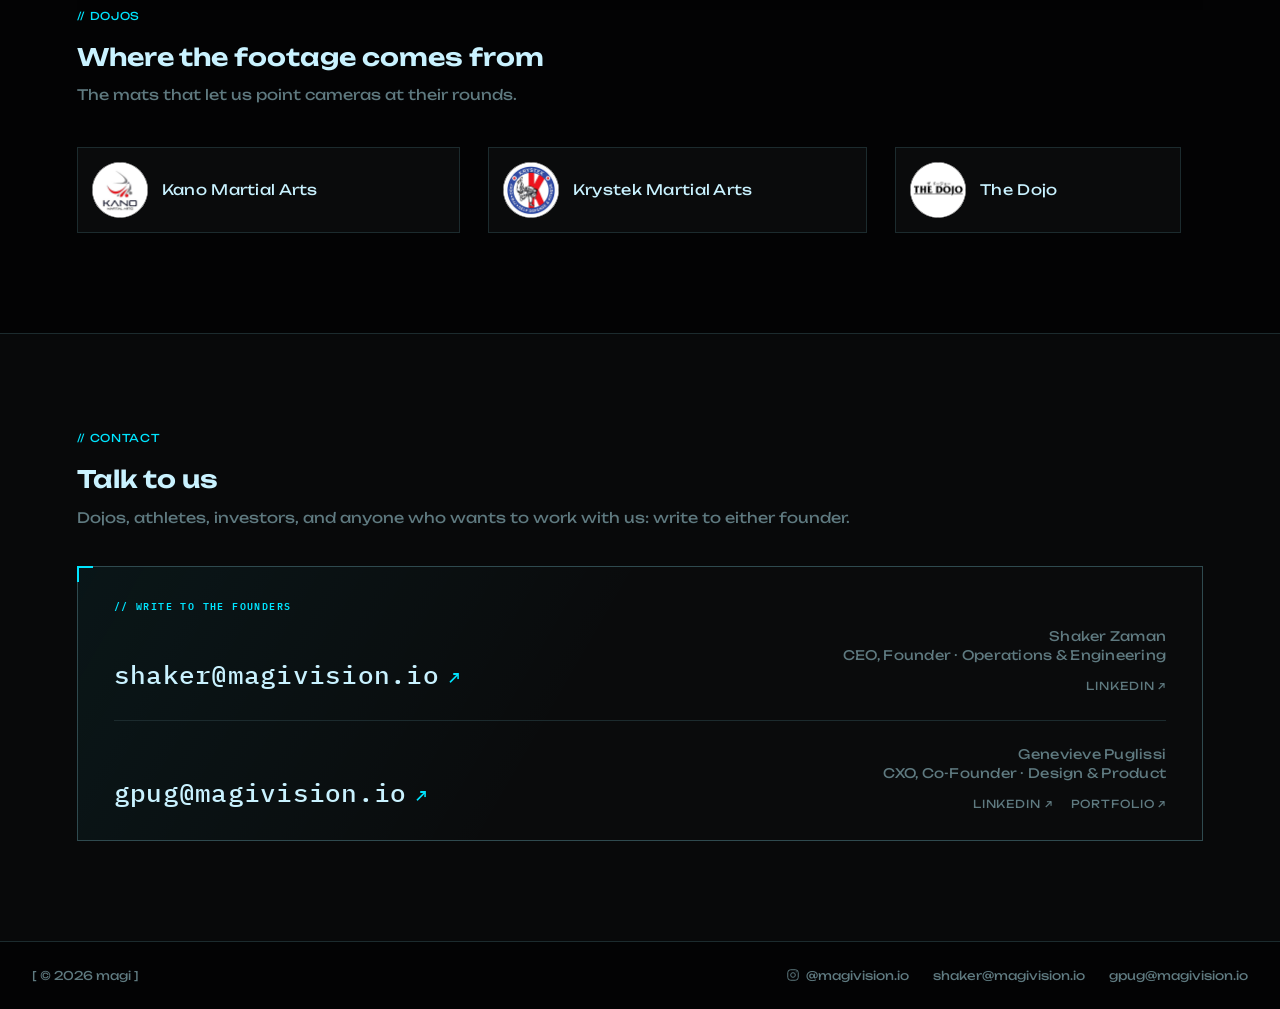
==== commit de381170: "Link preview: pentacle only, centred, motto kept Co-Authored-By: Claude Opus 5.5 <noreply@anthropic." ====
--- a/index.html
+++ b/index.html
@@ -16,14 +16,14 @@
 <meta property="og:title" content="Magi Vision">
 <meta property="og:description" content="See clearly. Move simply. Waste nothing.">
 <meta property="og:url" content="https://magivision.io/">
-<meta property="og:image" content="https://magivision.io/assets/img/og/magi-og.png?v=20261124">
+<meta property="og:image" content="https://magivision.io/assets/img/og/magi-og.png?v=20261124b">
 <meta property="og:image:width" content="1200">
 <meta property="og:image:height" content="630">
-<meta property="og:image:alt" content="Liquid metal magi logo. See clearly. Move simply. Waste nothing.">
+<meta property="og:image:alt" content="Liquid metal magi pentacle. See clearly. Move simply. Waste nothing.">
 <meta name="twitter:card" content="summary_large_image">
 <meta name="twitter:title" content="Magi Vision">
 <meta name="twitter:description" content="See clearly. Move simply. Waste nothing.">
-<meta name="twitter:image" content="https://magivision.io/assets/img/og/magi-og.png?v=20261124">
+<meta name="twitter:image" content="https://magivision.io/assets/img/og/magi-og.png?v=20261124b">
 <link rel="preconnect" href="https://fonts.googleapis.com">
 <link rel="preconnect" href="https://fonts.gstatic.com" crossorigin>
 <link href="https://fonts.googleapis.com/css2?family=IBM+Plex+Mono:wght@400;500;600;700&display=swap" rel="stylesheet">
